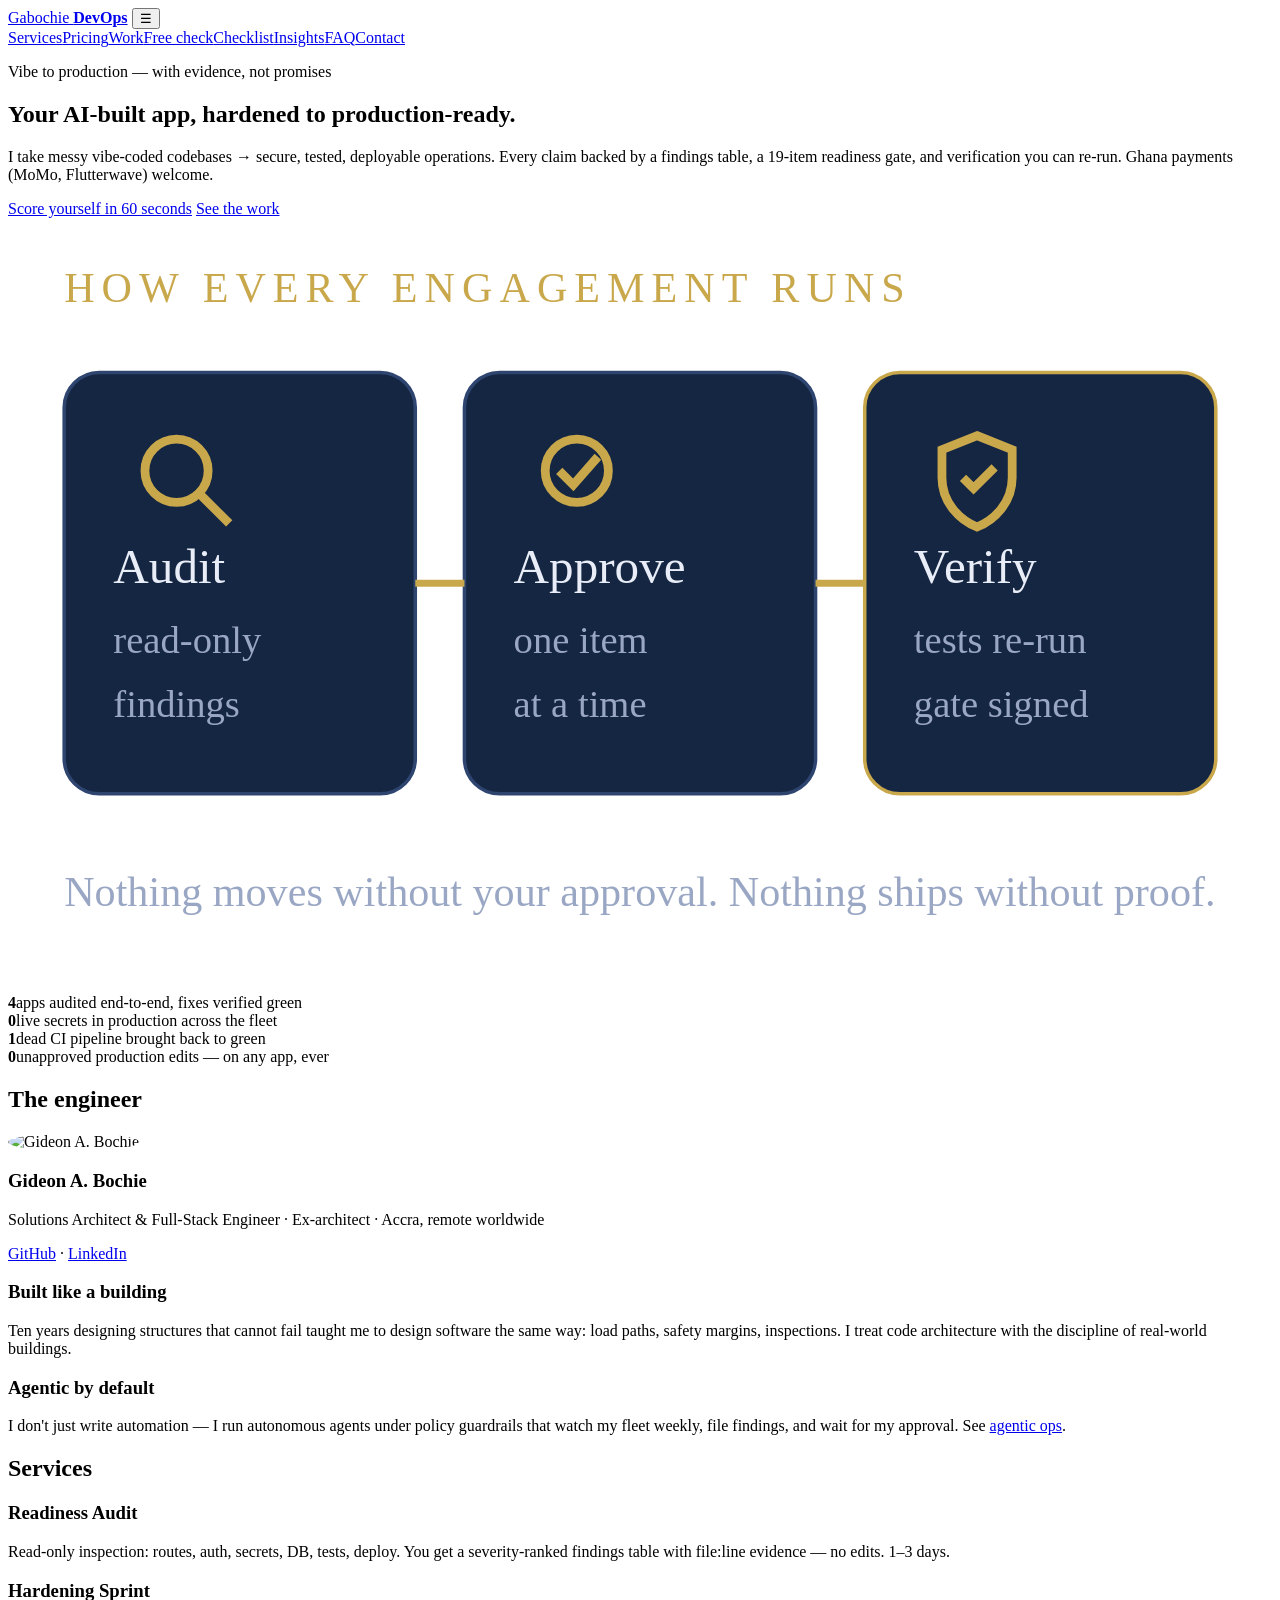
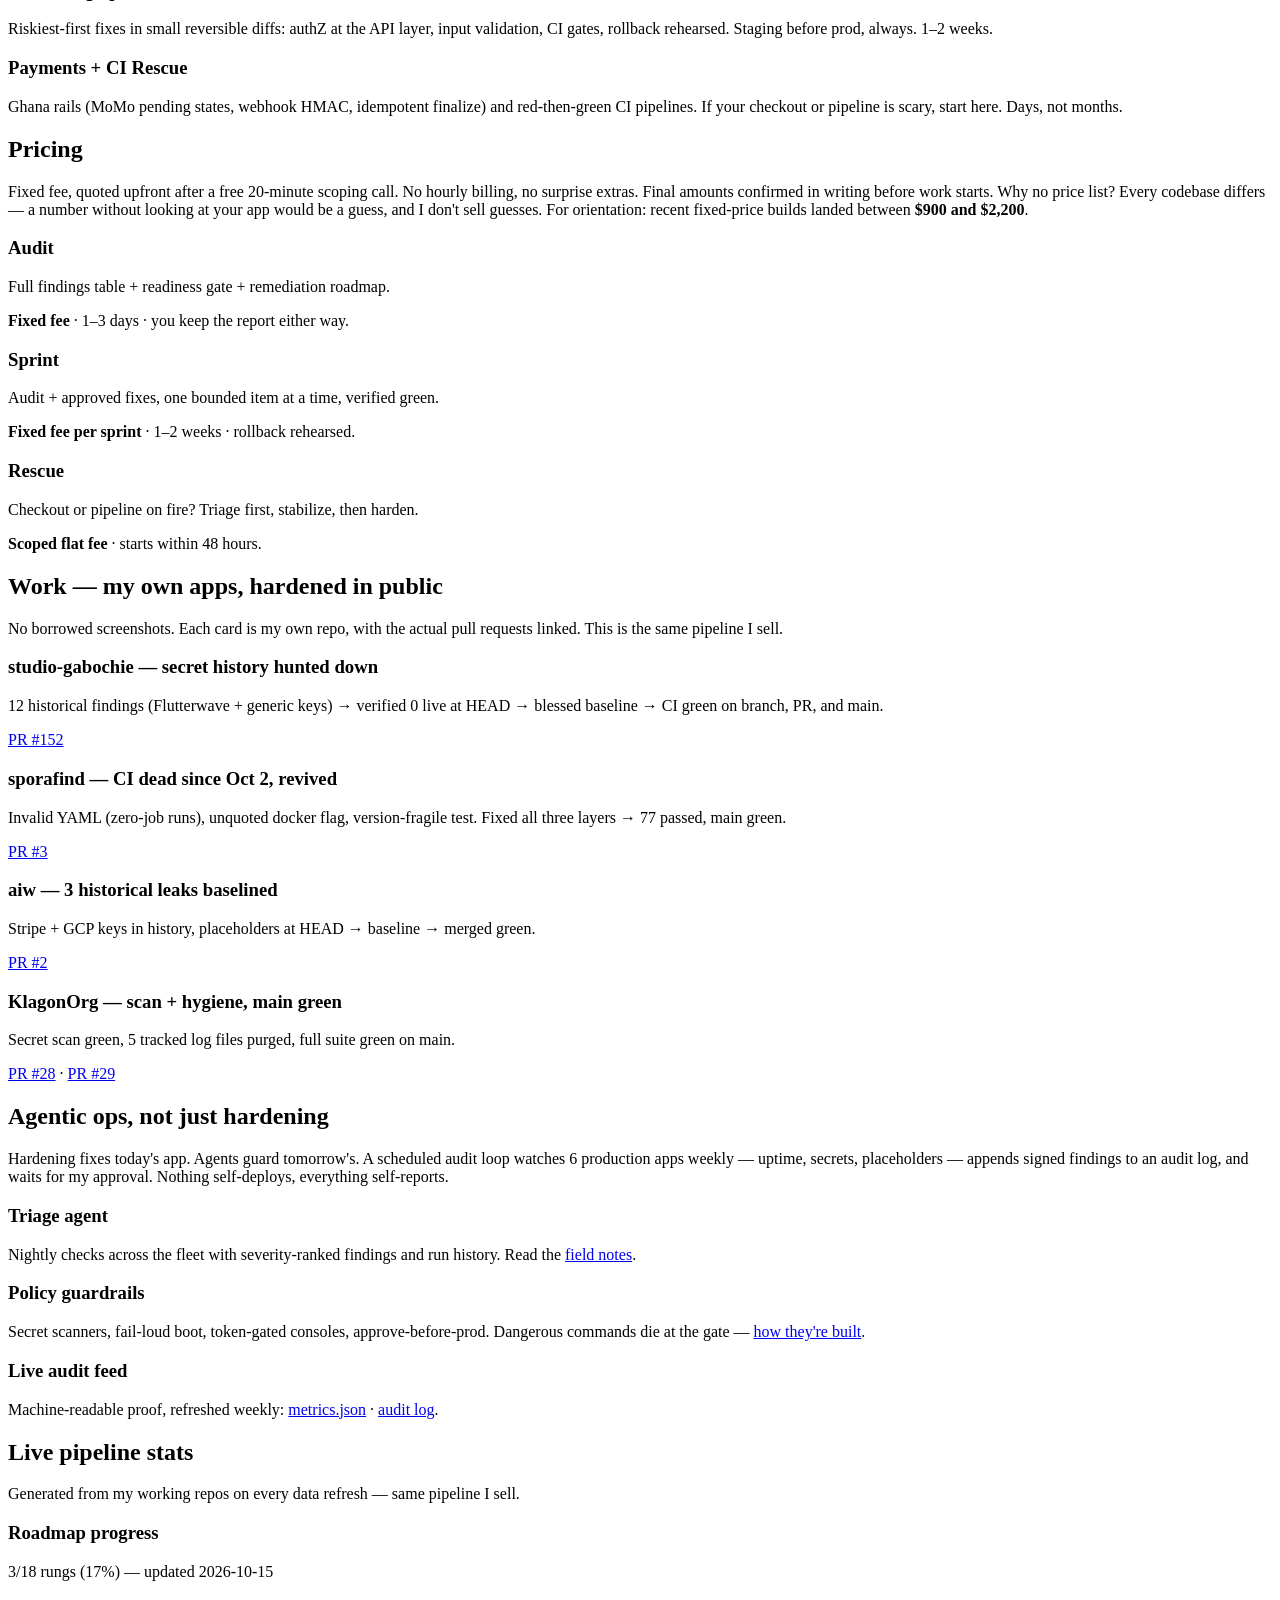
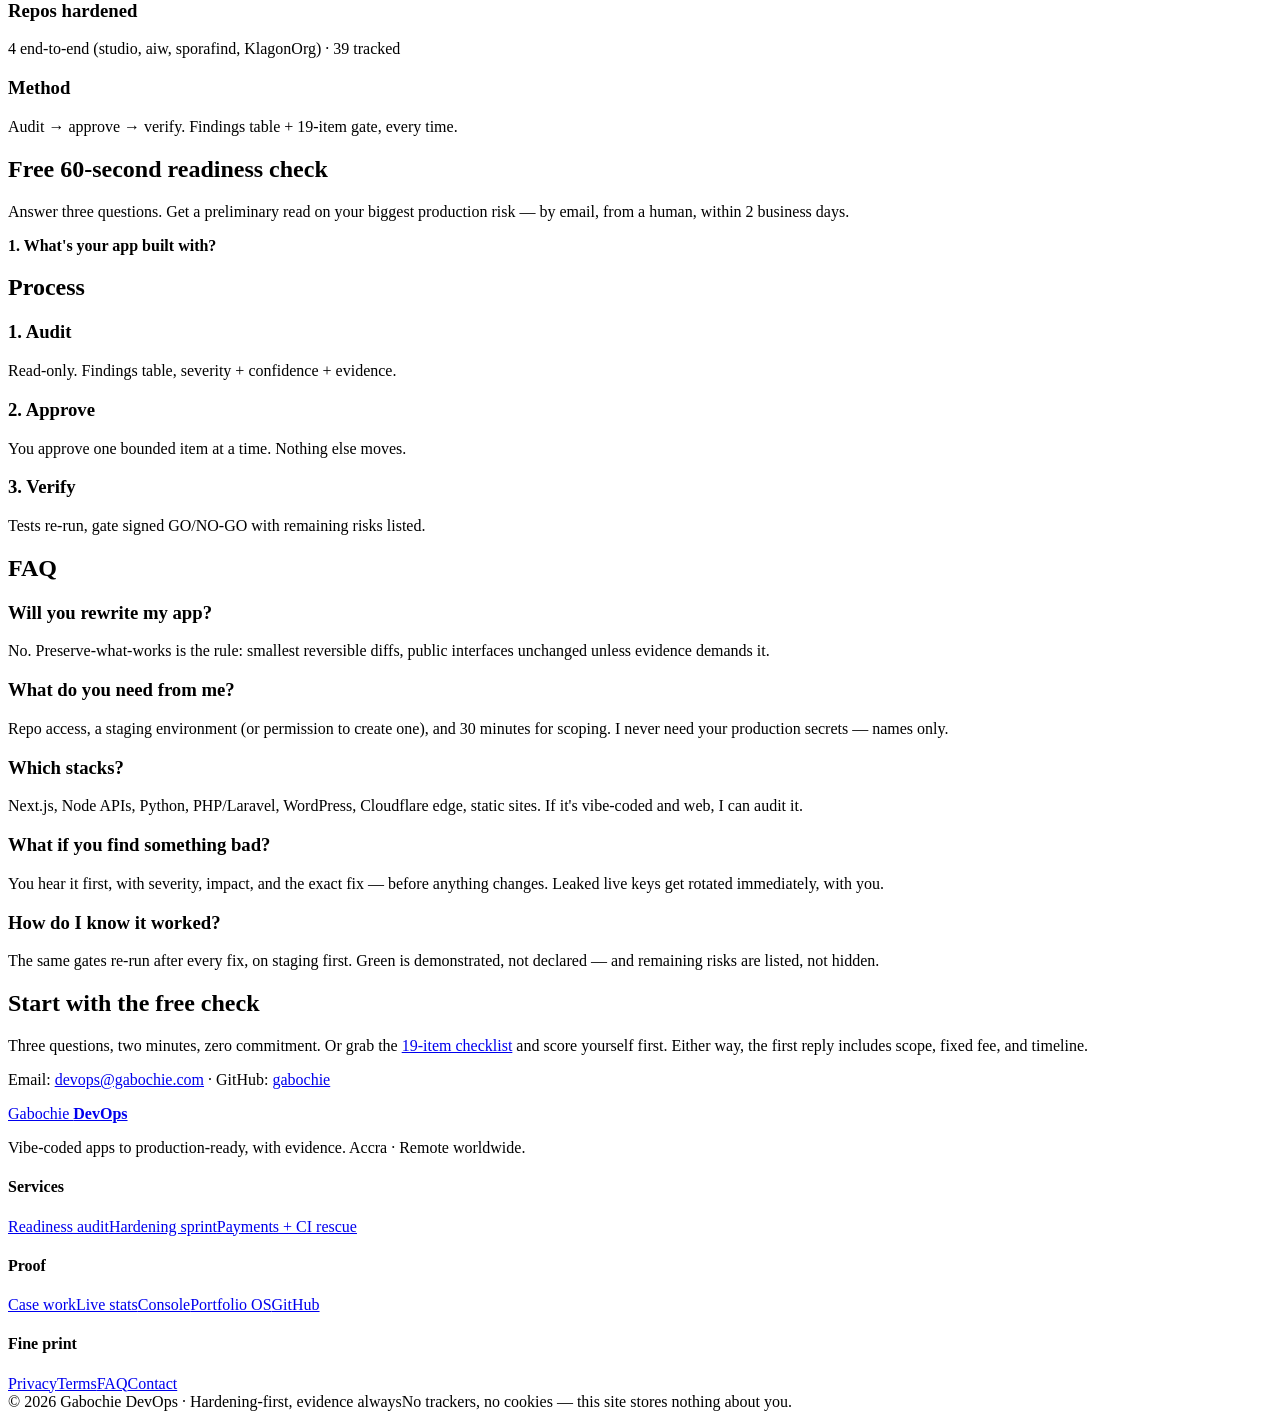
==== public/index.html @ 83663081 "feat(site): founder strip + agentic ops section + 2 insight posts + price anchors (audit fixes)" ====
<!doctype html>
<html lang="en">
<head>
<meta charset="utf-8">
<meta name="viewport" content="width=device-width,initial-scale=1">
<title>Gabochie DevOps — Vibe-coded apps to production-ready, with evidence</title>
<meta name="description" content="Production-hardening for vibe-coded apps: readiness audits, hardening sprints, Ghana payments review, CI rescue. Fixed quotes, evidence always.">
<meta property="og:type" content="website">
<meta property="og:site_name" content="Gabochie DevOps">
<meta property="og:title" content="Vibe-coded apps to production-ready, with evidence">
<meta property="og:description" content="Readiness audits, hardening sprints, Ghana payments review. Fixed quotes, findings table, verified green.">
<meta property="og:url" content="https://devops.gabochie.com/">
<meta property="og:image" content="https://devops.gabochie.com/og-card.png">
<meta name="twitter:card" content="summary_large_image">
<meta name="twitter:title" content="Vibe-coded apps to production-ready, with evidence">
<meta name="twitter:description" content="Readiness audits, hardening sprints, Ghana payments review. Fixed quotes, verified green.">
<meta name="twitter:image" content="https://devops.gabochie.com/og-card.png">
<script type="application/ld+json">
{"@context":"https://schema.org","@type":"ProfessionalService","name":"Gabochie DevOps","url":"https://devops.gabochie.com/","description":"Production-hardening for vibe-coded apps: audits, sprints, Ghana payments review, CI rescue.","areaServed":"Worldwide","email":"devops@gabochie.com"}
</script>
<link rel="manifest" href="/manifest.webmanifest">
<link rel="stylesheet" href="/styles.css">
<link rel="icon" type="image/svg+xml" href="/favicon.svg">
</head>
<body>
<header class="top"><div class="wrap">
<a class="brand" href="/">Gabochie <b>DevOps</b></a>
<button class="nav-toggle" aria-label="Menu" onclick="document.querySelector('header.top').classList.toggle('nav-open')">☰</button>
<nav class="main"><a href="#services">Services</a><a href="#pricing">Pricing</a><a href="#work">Work</a><a href="#assess">Free check</a><a href="/checklist/">Checklist</a><a href="/insights/">Insights</a><a href="#faq">FAQ</a><a href="#contact">Contact</a></nav>
</div></header>

<main class="wrap">
<section class="hero">
<div class="hero-grid">
<div>
<p class="kicker">Vibe to production — with evidence, not promises</p>
<h1>Your AI-built app, hardened to production-ready.</h1>
<p class="lead">I take messy vibe-coded codebases → secure, tested, deployable operations. Every claim backed by
a findings table, a 19-item readiness gate, and verification you can re-run. Ghana payments (MoMo, Flutterwave)
welcome.</p>
<a class="btn" href="/checklist/">Score yourself in 60 seconds</a>
<a class="btn ghost" href="#work">See the work</a>
</div>
<div>
<svg class="pipe" viewBox="0 0 360 220" role="img" aria-label="Audit, approve, verify pipeline">
<text x="16" y="24" fill="#C9A84C" font-size="12" letter-spacing="2">HOW EVERY ENGAGEMENT RUNS</text>
<g font-size="14" fill="#E8EDF7">
<rect x="16" y="44" width="100" height="120" rx="10" fill="#152642" stroke="#2E4570"/>
<g fill="none" stroke="#C9A84C" stroke-width="2.5"><circle cx="48" cy="72" r="9"/><line x1="55" y1="79" x2="63" y2="87"/></g><text x="30" y="104">Audit</text><text x="30" y="124" font-size="11" fill="#9AA7C4">read-only</text><text x="30" y="142" font-size="11" fill="#9AA7C4">findings</text>
<rect x="130" y="44" width="100" height="120" rx="10" fill="#152642" stroke="#2E4570"/>
<g fill="none" stroke="#C9A84C" stroke-width="2.5"><circle cx="162" cy="72" r="9"/><path d="M157 72 l4 4 l7 -8"/></g><text x="144" y="104">Approve</text><text x="144" y="124" font-size="11" fill="#9AA7C4">one item</text><text x="144" y="142" font-size="11" fill="#9AA7C4">at a time</text>
<rect x="244" y="44" width="100" height="120" rx="10" fill="#152642" stroke="#C9A84C"/>
<g fill="none" stroke="#C9A84C" stroke-width="2.5"><path d="M276 62 l10 4 v8 c0 7 -5 12 -10 14 c-5 -2 -10 -7 -10 -14 v-8 z"/><path d="M272 74 l3 3 l6 -6"/></g><text x="258" y="104">Verify</text><text x="258" y="124" font-size="11" fill="#9AA7C4">tests re-run</text><text x="258" y="142" font-size="11" fill="#9AA7C4">gate signed</text>
</g>
<g stroke="#C9A84C" stroke-width="2"><line x1="116" y1="104" x2="130" y2="104"/><line x1="230" y1="104" x2="244" y2="104"/></g>
<text x="16" y="196" font-size="12" fill="#9AA7C4">Nothing moves without your approval. Nothing ships without proof.</text>
</svg>
</div>
</div>
<div class="stats">
<div class="stat"><b>4</b><span>apps audited end-to-end, fixes verified green</span></div>
<div class="stat"><b>0</b><span>live secrets in production across the fleet</span></div>
<div class="stat"><b>1</b><span>dead CI pipeline brought back to green</span></div>
<div class="stat"><b>0</b><span>unapproved production edits — on any app, ever</span></div>
</div>
</section>

<section id="founder">
<h2>The engineer</h2>
<div class="grid c3">
<div class="card featured"><p><img src="/icons/founder.png" alt="Gideon A. Bochie" width="120" height="120" style="border-radius:50%;object-fit:cover"></p><h3>Gideon A. Bochie</h3><p class="mut">Solutions Architect &amp; Full-Stack Engineer · Ex-architect · Accra, remote worldwide</p><p><a href="https://github.com/gabochie">GitHub</a> · <a href="https://www.linkedin.com/in/gabochie">LinkedIn</a></p></div>
<div class="card"><h3>Built like a building</h3><p class="mut">Ten years designing structures that cannot fail taught me to design software the same way: load paths, safety margins, inspections. I treat code architecture with the discipline of real-world buildings.</p></div>
<div class="card"><h3>Agentic by default</h3><p class="mut">I don't just write automation — I run autonomous agents under policy guardrails that watch my fleet weekly, file findings, and wait for my approval. See <a href="#agents">agentic ops</a>.</p></div>
</div>
</section>

<section id="services">
<h2>Services</h2>
<div class="grid c3">
<div class="card"><h3>Readiness Audit</h3><p class="mut">Read-only inspection: routes, auth, secrets, DB, tests, deploy. You get a severity-ranked findings table with file:line evidence — no edits. 1–3 days.</p></div>
<div class="card"><h3>Hardening Sprint</h3><p class="mut">Riskiest-first fixes in small reversible diffs: authZ at the API layer, input validation, CI gates, rollback rehearsed. Staging before prod, always. 1–2 weeks.</p></div>
<div class="card"><h3>Payments + CI Rescue</h3><p class="mut">Ghana rails (MoMo pending states, webhook HMAC, idempotent finalize) and red-then-green CI pipelines. If your checkout or pipeline is scary, start here. Days, not months.</p></div>
</div>
</section>

<section id="pricing">
<h2>Pricing</h2>
<p class="mut">Fixed fee, quoted upfront after a free 20-minute scoping call. No hourly billing, no surprise extras. Final amounts confirmed in writing before work starts. Why no price list? Every codebase differs — a number without looking at your app would be a guess, and I don't sell guesses. For orientation: recent fixed-price builds landed between <strong>$900 and $2,200</strong>.</p>
<div class="grid c3">
<div class="card"><h3>Audit</h3><p class="mut">Full findings table + readiness gate + remediation roadmap.</p><p><strong>Fixed fee</strong> · 1–3 days · you keep the report either way.</p></div>
<div class="card featured"><h3>Sprint</h3><p class="mut">Audit + approved fixes, one bounded item at a time, verified green.</p><p><strong>Fixed fee per sprint</strong> · 1–2 weeks · rollback rehearsed.</p></div>
<div class="card"><h3>Rescue</h3><p class="mut">Checkout or pipeline on fire? Triage first, stabilize, then harden.</p><p><strong>Scoped flat fee</strong> · starts within 48 hours.</p></div>
</div>
</section>

<section id="work">
<h2>Work — my own apps, hardened in public</h2>
<p class="mut">No borrowed screenshots. Each card is my own repo, with the actual pull requests linked. This is the same pipeline I sell.</p>
<div class="grid c3">
<div class="card"><h3>studio-gabochie — secret history hunted down</h3><p class="mut">12 historical findings (Flutterwave + generic keys) → verified 0 live at HEAD → blessed baseline → CI green on branch, PR, and main.</p><p><a href="https://github.com/gabochie/studio-gabochie/pull/152">PR #152</a></p></div>
<div class="card"><h3>sporafind — CI dead since Oct 2, revived</h3><p class="mut">Invalid YAML (zero-job runs), unquoted docker flag, version-fragile test. Fixed all three layers → 77 passed, main green.</p><p><a href="https://github.com/gabochie/sporafind/pull/3">PR #3</a></p></div>
<div class="card"><h3>aiw — 3 historical leaks baselined</h3><p class="mut">Stripe + GCP keys in history, placeholders at HEAD → baseline → merged green.</p><p><a href="https://github.com/gabochie/aiw/pull/2">PR #2</a></p></div>
<div class="card"><h3>KlagonOrg — scan + hygiene, main green</h3><p class="mut">Secret scan green, 5 tracked log files purged, full suite green on main.</p><p><a href="https://github.com/gabochie/KlagonOrg/pull/28">PR #28</a> · <a href="https://github.com/gabochie/KlagonOrg/pull/29">PR #29</a></p></div>
</div>
</section>

<section id="agents">
<h2>Agentic ops, not just hardening</h2>
<p class="mut">Hardening fixes today's app. Agents guard tomorrow's. A scheduled audit loop watches 6 production apps weekly — uptime, secrets, placeholders — appends signed findings to an audit log, and waits for my approval. Nothing self-deploys, everything self-reports.</p>
<div class="grid c3">
<div class="card"><h3>Triage agent</h3><p class="mut">Nightly checks across the fleet with severity-ranked findings and run history. Read the <a href="/insights/triage-agent/">field notes</a>.</p></div>
<div class="card"><h3>Policy guardrails</h3><p class="mut">Secret scanners, fail-loud boot, token-gated consoles, approve-before-prod. Dangerous commands die at the gate — <a href="/insights/policy-guardrails/">how they're built</a>.</p></div>
<div class="card"><h3>Live audit feed</h3><p class="mut">Machine-readable proof, refreshed weekly: <a href="https://github.com/gabochie/devops-gabochie/blob/master/data/metrics.json">metrics.json</a> · <a href="https://github.com/gabochie/devops-gabochie/blob/master/data/audit-log.jsonl">audit log</a>.</p></div>
</div>
</section>

<section id="proof">
<h2>Live pipeline stats</h2>
<p class="mut">Generated from my working repos on every data refresh — same pipeline I sell.</p>
<div id="proof-strip" class="grid c3">
<div class="card"><h3>Roadmap progress</h3><p class="mut">3/18 rungs (17%) — updated 2026-10-15</p><div class="bar"><i style="width:17%"></i></div></div>
<div class="card"><h3>Repos hardened</h3><p class="mut">4 end-to-end (studio, aiw, sporafind, KlagonOrg) · 39 tracked</p></div>
<div class="card"><h3>Method</h3><p class="mut">Audit → approve → verify. Findings table + 19-item gate, every time.</p></div>
</div>
</section>

<section id="assess">
<h2>Free 60-second readiness check</h2>
<p class="sub">Answer three questions. Get a preliminary read on your biggest production risk — by email, from a human, within 2 business days.</p>
<div class="card">
<div id="quiz">
<div class="qstep" data-step="1">
<p><strong>1. What's your app built with?</strong></p>
<p id="stack-opts"></p>
</div>
<div class="qstep" data-step="2" hidden>
<p><strong>2. What scares you most right now?</strong></p>
<p id="pain-opts"></p>
</div>
<div class="qstep" data-step="3" hidden>
<p><strong>3. Where should I send your preliminary read?</strong></p>
<p><label for="lead-url">Your app's URL (optional)</label><br><input id="lead-url" type="url" inputmode="url" placeholder="https://your-app.com" maxlength="200" style="width:100%;max-width:28rem;padding:.6rem;border-radius:.5rem;border:1px solid var(--line2);background:#0B1426;color:var(--ink)"></p>
<p><label for="lead-email">Where should I send your preliminary read?</label><br><input id="lead-email" type="email" required placeholder="you@company.com" maxlength="254" style="width:100%;max-width:28rem;padding:.6rem;border-radius:.5rem;border:1px solid var(--line2);background:#0B1426;color:var(--ink)"></p>
<p class="mut" style="font-size:.85rem"><input id="lead-consent" type="checkbox"> <label for="lead-consent">I agree to be emailed my assessment and one follow-up. No list, no spam — delete on request.</label></p>
<p style="position:absolute;left:-9999px" aria-hidden="true"><input id="lead-website" type="text" tabindex="-1" autocomplete="off"></p>
<p><button class="btn" id="lead-submit">Get my preliminary read</button> <button class="btn ghost" id="lead-back" type="button">Back</button></p>
<p id="lead-msg" class="mut" role="status"></p>
</div>
<div id="quiz-done" hidden>
<h3>Received.</h3>
<p class="mut">Your preliminary read is on its way to your inbox. If it doesn't arrive within 2 business days, email <a href="mailto:devops@gabochie.com">devops@gabochie.com</a> directly.</p>
</div>
</div>
</div>
</section>

<section id="process">
<h2>Process</h2>
<div class="grid c3">
<div class="card"><h3>1. Audit</h3><p class="mut">Read-only. Findings table, severity + confidence + evidence.</p></div>
<div class="card"><h3>2. Approve</h3><p class="mut">You approve one bounded item at a time. Nothing else moves.</p></div>
<div class="card"><h3>3. Verify</h3><p class="mut">Tests re-run, gate signed GO/NO-GO with remaining risks listed.</p></div>
</div>
</section>

<section id="faq">
<h2>FAQ</h2>
<div class="grid">
<div class="card"><h3>Will you rewrite my app?</h3><p class="mut">No. Preserve-what-works is the rule: smallest reversible diffs, public interfaces unchanged unless evidence demands it.</p></div>
<div class="card"><h3>What do you need from me?</h3><p class="mut">Repo access, a staging environment (or permission to create one), and 30 minutes for scoping. I never need your production secrets — names only.</p></div>
<div class="card"><h3>Which stacks?</h3><p class="mut">Next.js, Node APIs, Python, PHP/Laravel, WordPress, Cloudflare edge, static sites. If it's vibe-coded and web, I can audit it.</p></div>
<div class="card"><h3>What if you find something bad?</h3><p class="mut">You hear it first, with severity, impact, and the exact fix — before anything changes. Leaked live keys get rotated immediately, with you.</p></div>
<div class="card"><h3>How do I know it worked?</h3><p class="mut">The same gates re-run after every fix, on staging first. Green is demonstrated, not declared — and remaining risks are listed, not hidden.</p></div>
</div>
</section>

<section id="contact">
<h2>Start with the free check</h2>
<div class="card"><p class="mut">Three questions, two minutes, zero commitment. Or grab the <a href="/checklist/">19-item checklist</a> and score yourself first. Either way, the first reply includes scope, fixed fee, and timeline.</p>
<p>Email: <a href="mailto:devops@gabochie.com">devops@gabochie.com</a> · GitHub: <a href="https://github.com/gabochie">gabochie</a></p></div>
</section>
</main>

<footer class="site"><div class="wrap">
<div class="cols">
<div><a class="brand" href="/">Gabochie <b>DevOps</b></a><p>Vibe-coded apps to production-ready, with evidence. Accra · Remote worldwide.</p></div>
<div><h4>Services</h4><nav><a href="#services">Readiness audit</a><a href="#services">Hardening sprint</a><a href="#services">Payments + CI rescue</a></nav></div>
<div><h4>Proof</h4><nav><a href="#work">Case work</a><a href="#proof">Live stats</a><a href="/app/">Console</a><a href="/os/">Portfolio OS</a><a href="https://github.com/gabochie">GitHub</a></nav></div>
<div><h4>Fine print</h4><nav><a href="/legal/privacy.html">Privacy</a><a href="/legal/terms.html">Terms</a><a href="#faq">FAQ</a><a href="#contact">Contact</a></nav></div>
</div>
<div class="fine"><span>© 2026 Gabochie DevOps · Hardening-first, evidence always</span><span>No trackers, no cookies — this site stores nothing about you.</span></div>
</div></footer>
<script src="/lead.js"></script>
<script>
fetch("/data/summary.json").then((r) => r.json()).then((d) => {
  const el = document.getElementById("proof-strip");
  el.innerHTML = "";
  const cards = [
    ["Roadmap progress", `${d.roadmap.done}/${d.roadmap.total} rungs (${d.roadmap.pct}%)`, d.roadmap.pct],
    ["Repos scanned", `${d.repos.count} tracked`, null],
    ["Report", `updated ${d.generated.slice(0, 10)}`, null],
  ];
  for (const [t, s, pct] of cards) {
    const div = document.createElement("div");
    div.className = "card";
    div.innerHTML = `<h3>${t}</h3><p class="mut">${s}</p>` + (pct === null ? "" : `<div class="bar"><i style="width:${pct}%"></i></div>`);
    el.appendChild(div);
  }
}).catch(() => {});
if ("serviceWorker" in navigator) navigator.serviceWorker.register("/sw.js").catch(() => {});
</script>
</body>
</html>
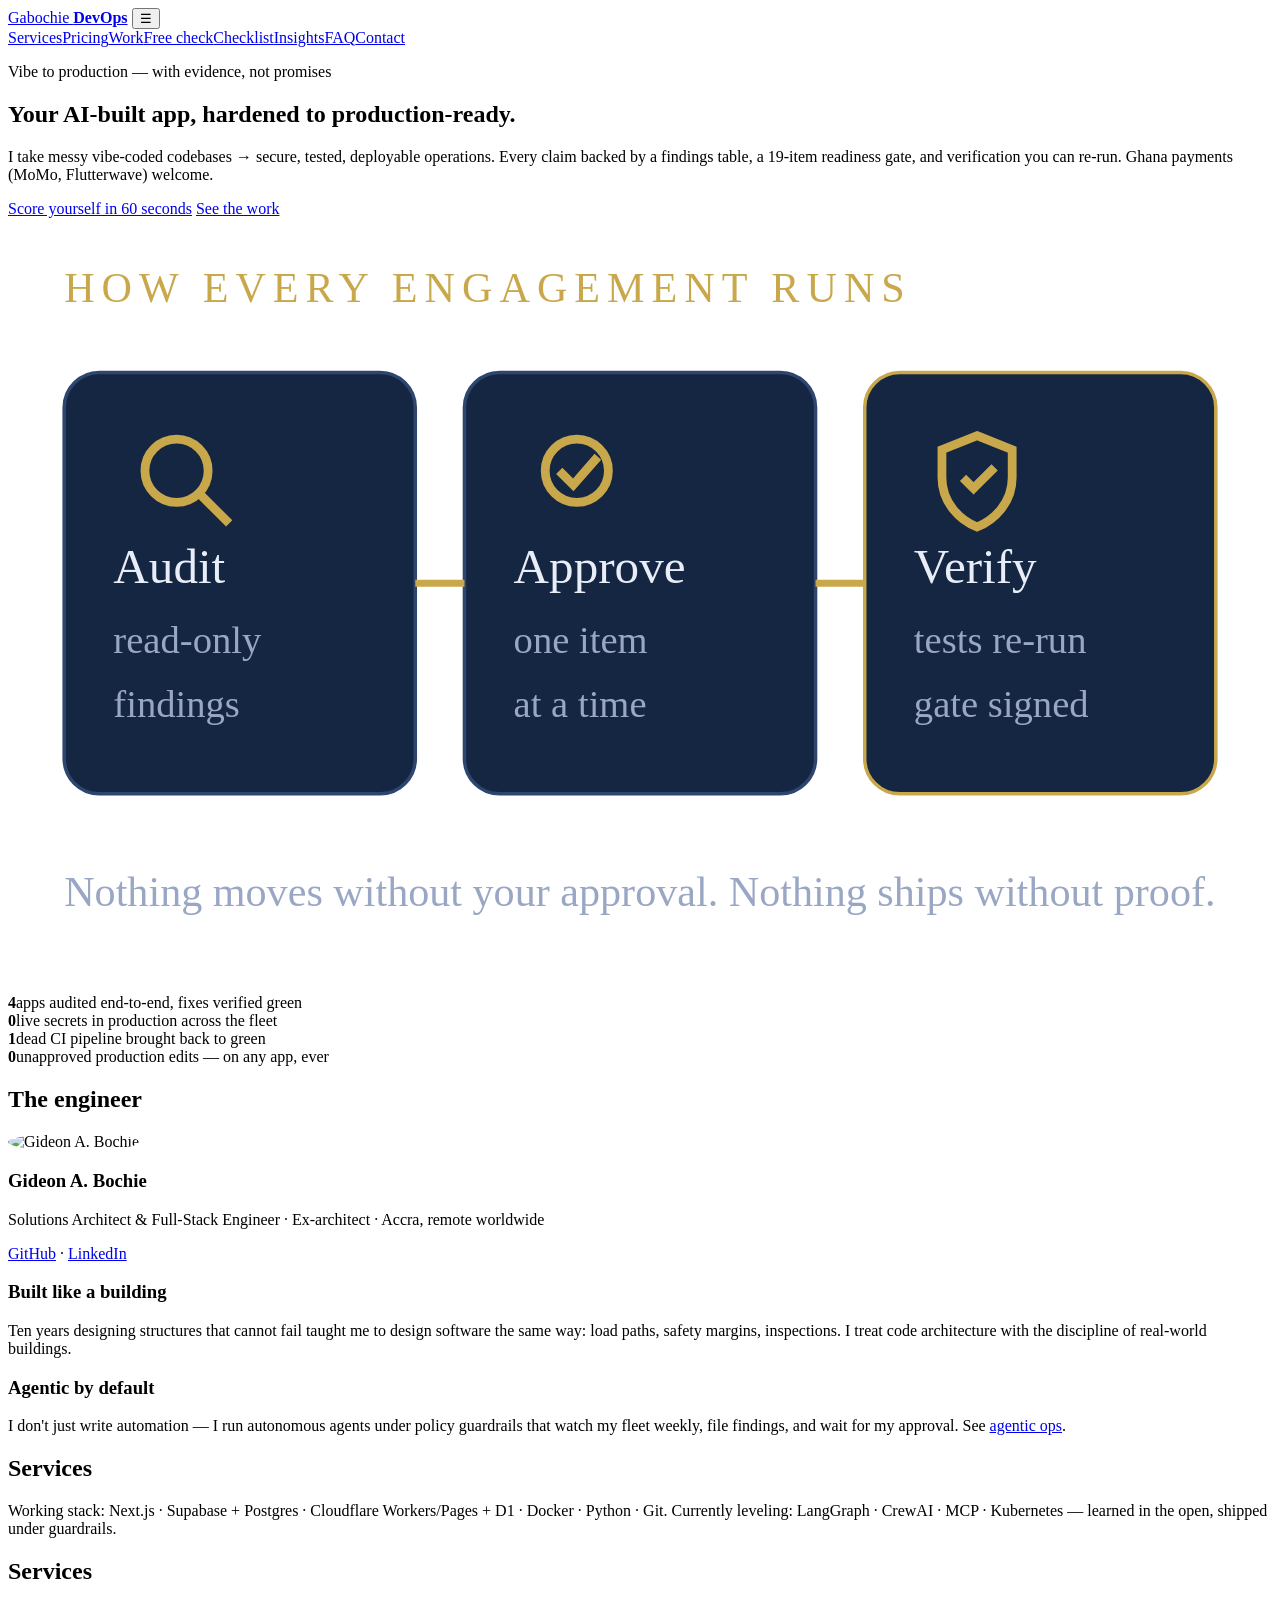
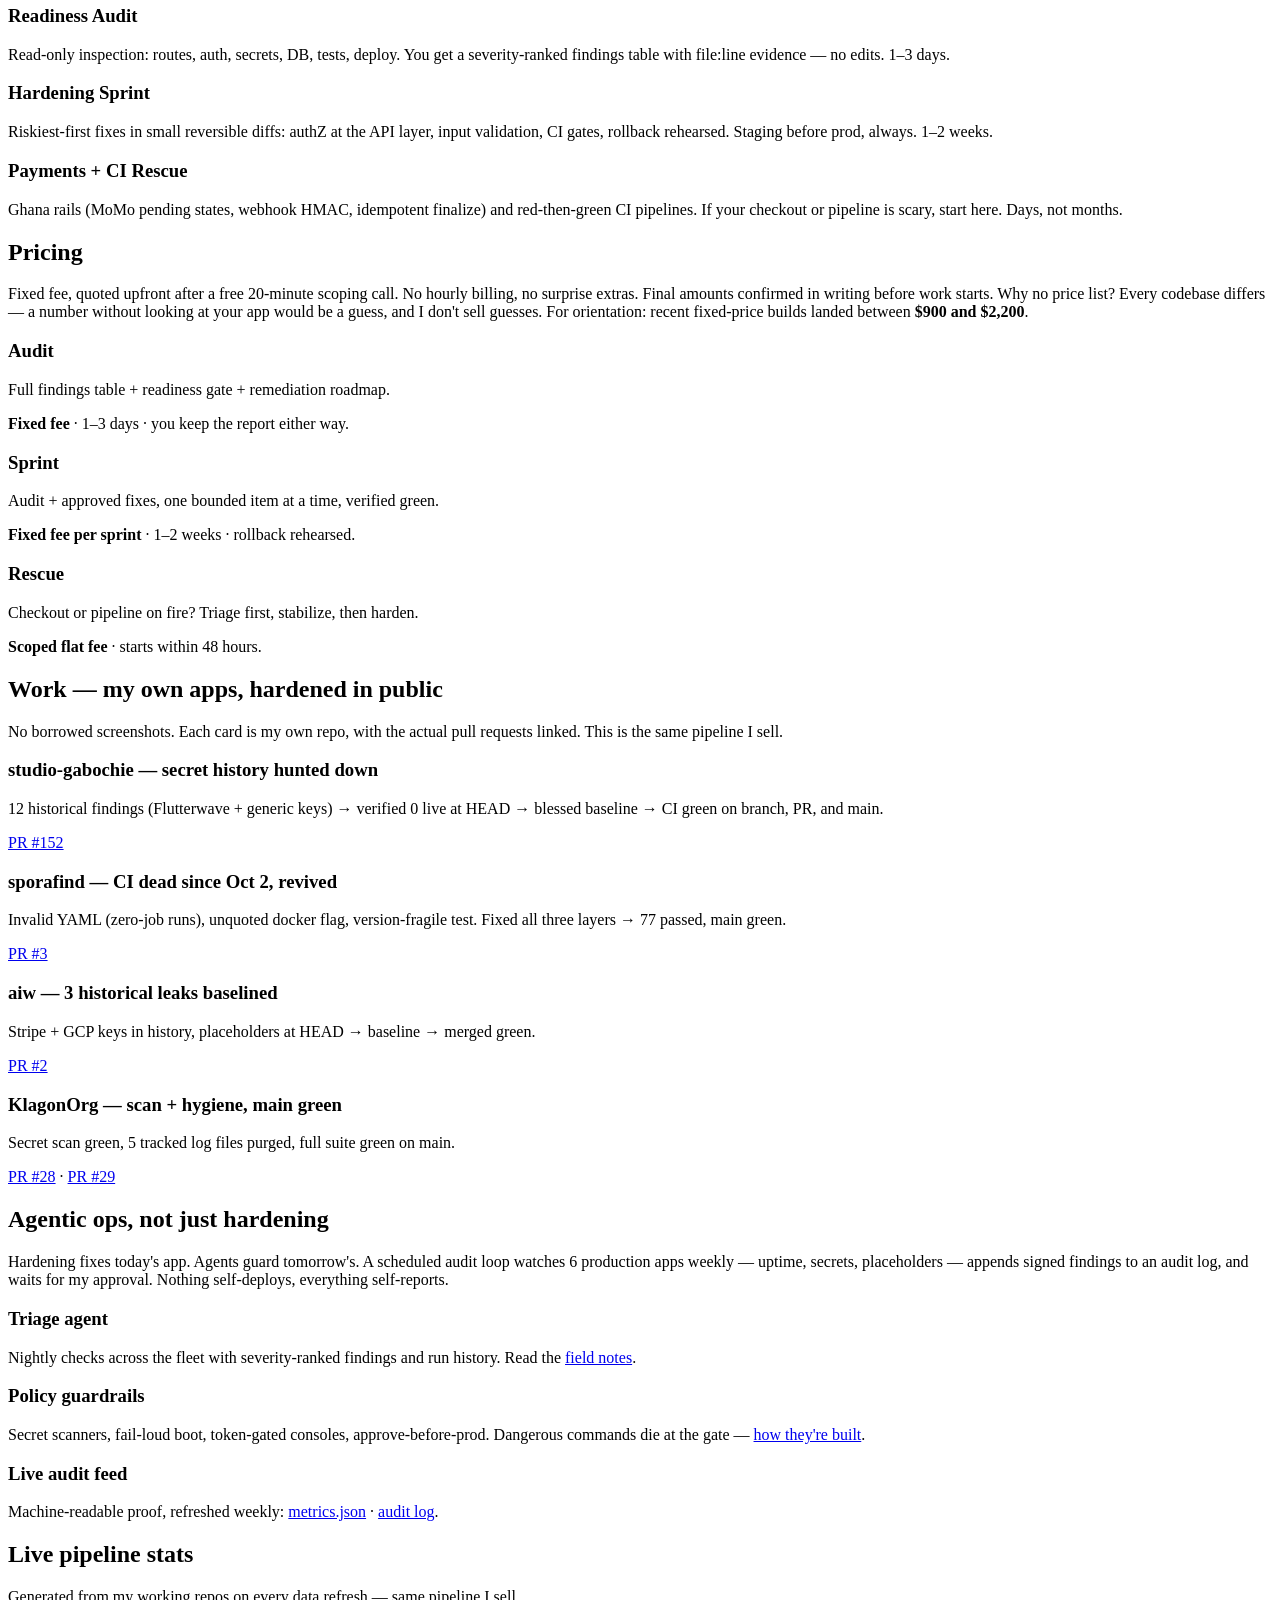
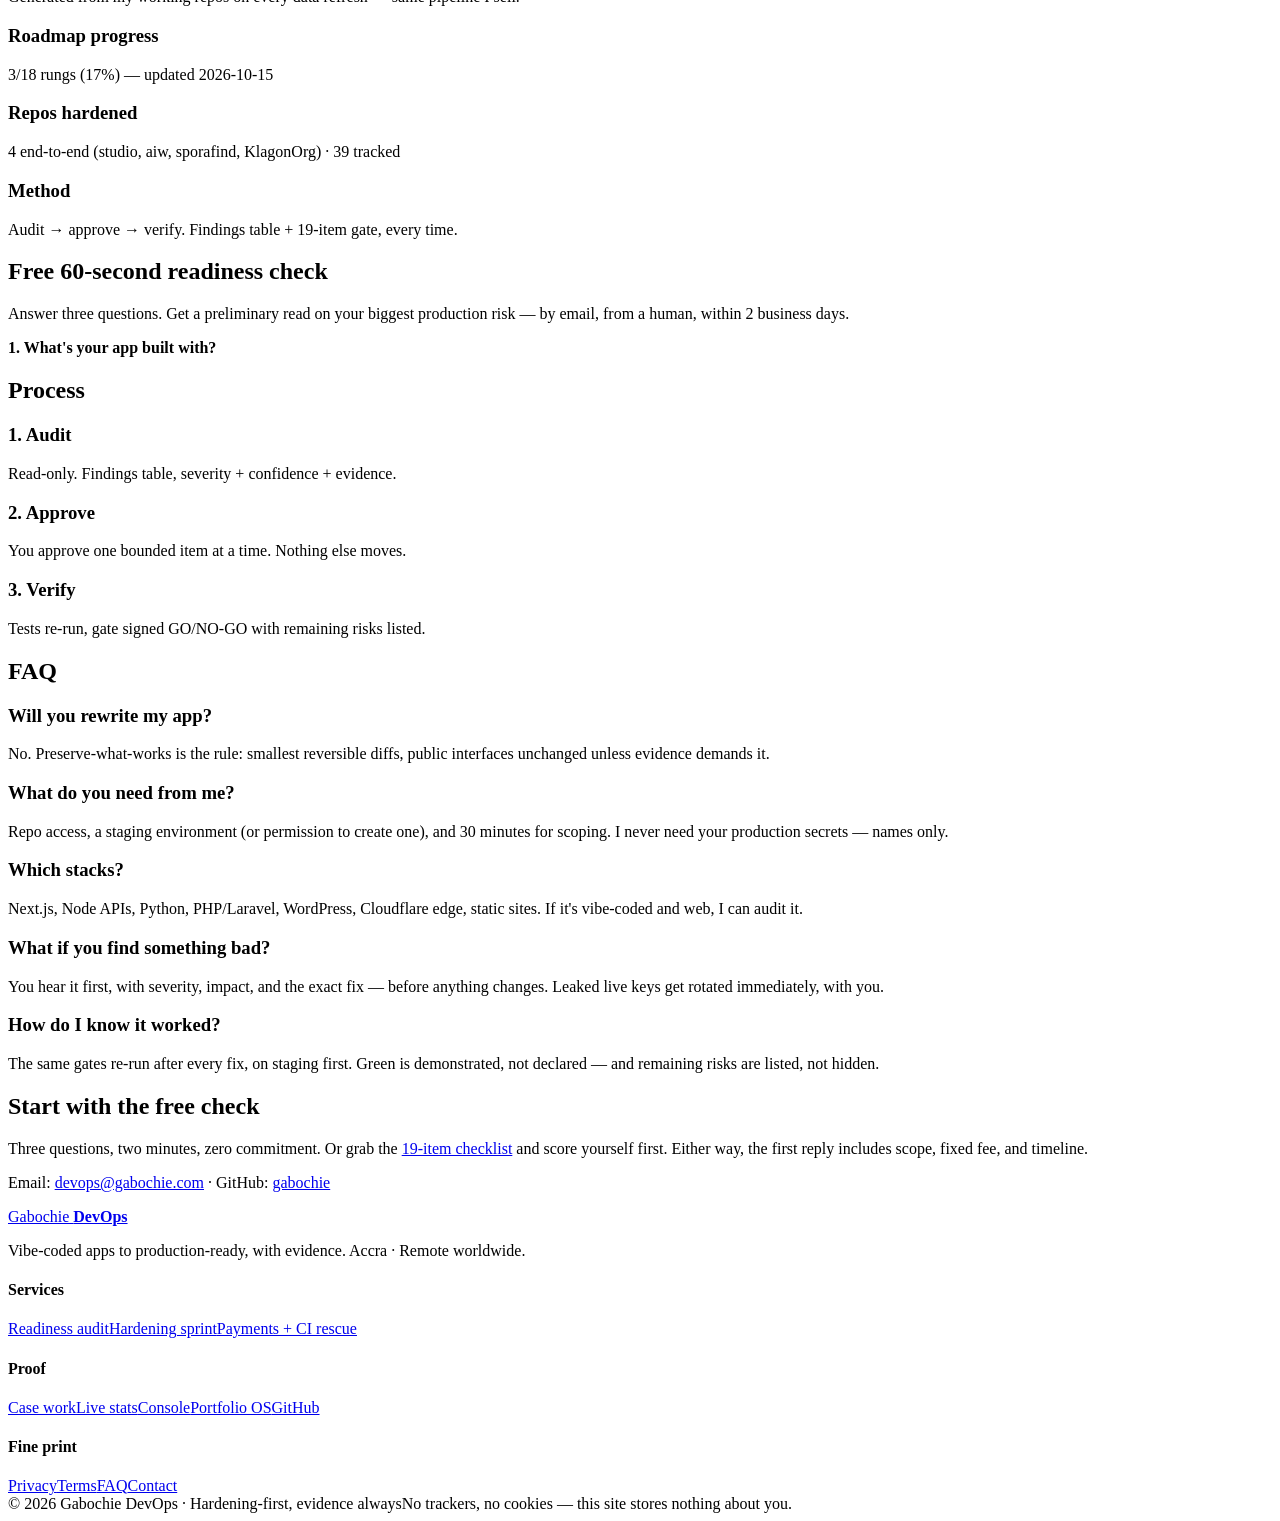
==== commit c96a9432: "feat(site): honest stack strip (working vs leveling)" ====
--- a/public/index.html
+++ b/public/index.html
@@ -76,6 +76,8 @@
 
 <section id="services">
 <h2>Services</h2>
+<p class="mut">Working stack: Next.js · Supabase + Postgres · Cloudflare Workers/Pages + D1 · Docker · Python · Git. Currently leveling: LangGraph · CrewAI · MCP · Kubernetes — learned in the open, shipped under guardrails.</p>
+<h2>Services</h2>
 <div class="grid c3">
 <div class="card"><h3>Readiness Audit</h3><p class="mut">Read-only inspection: routes, auth, secrets, DB, tests, deploy. You get a severity-ranked findings table with file:line evidence — no edits. 1–3 days.</p></div>
 <div class="card"><h3>Hardening Sprint</h3><p class="mut">Riskiest-first fixes in small reversible diffs: authZ at the API layer, input validation, CI gates, rollback rehearsed. Staging before prod, always. 1–2 weeks.</p></div>
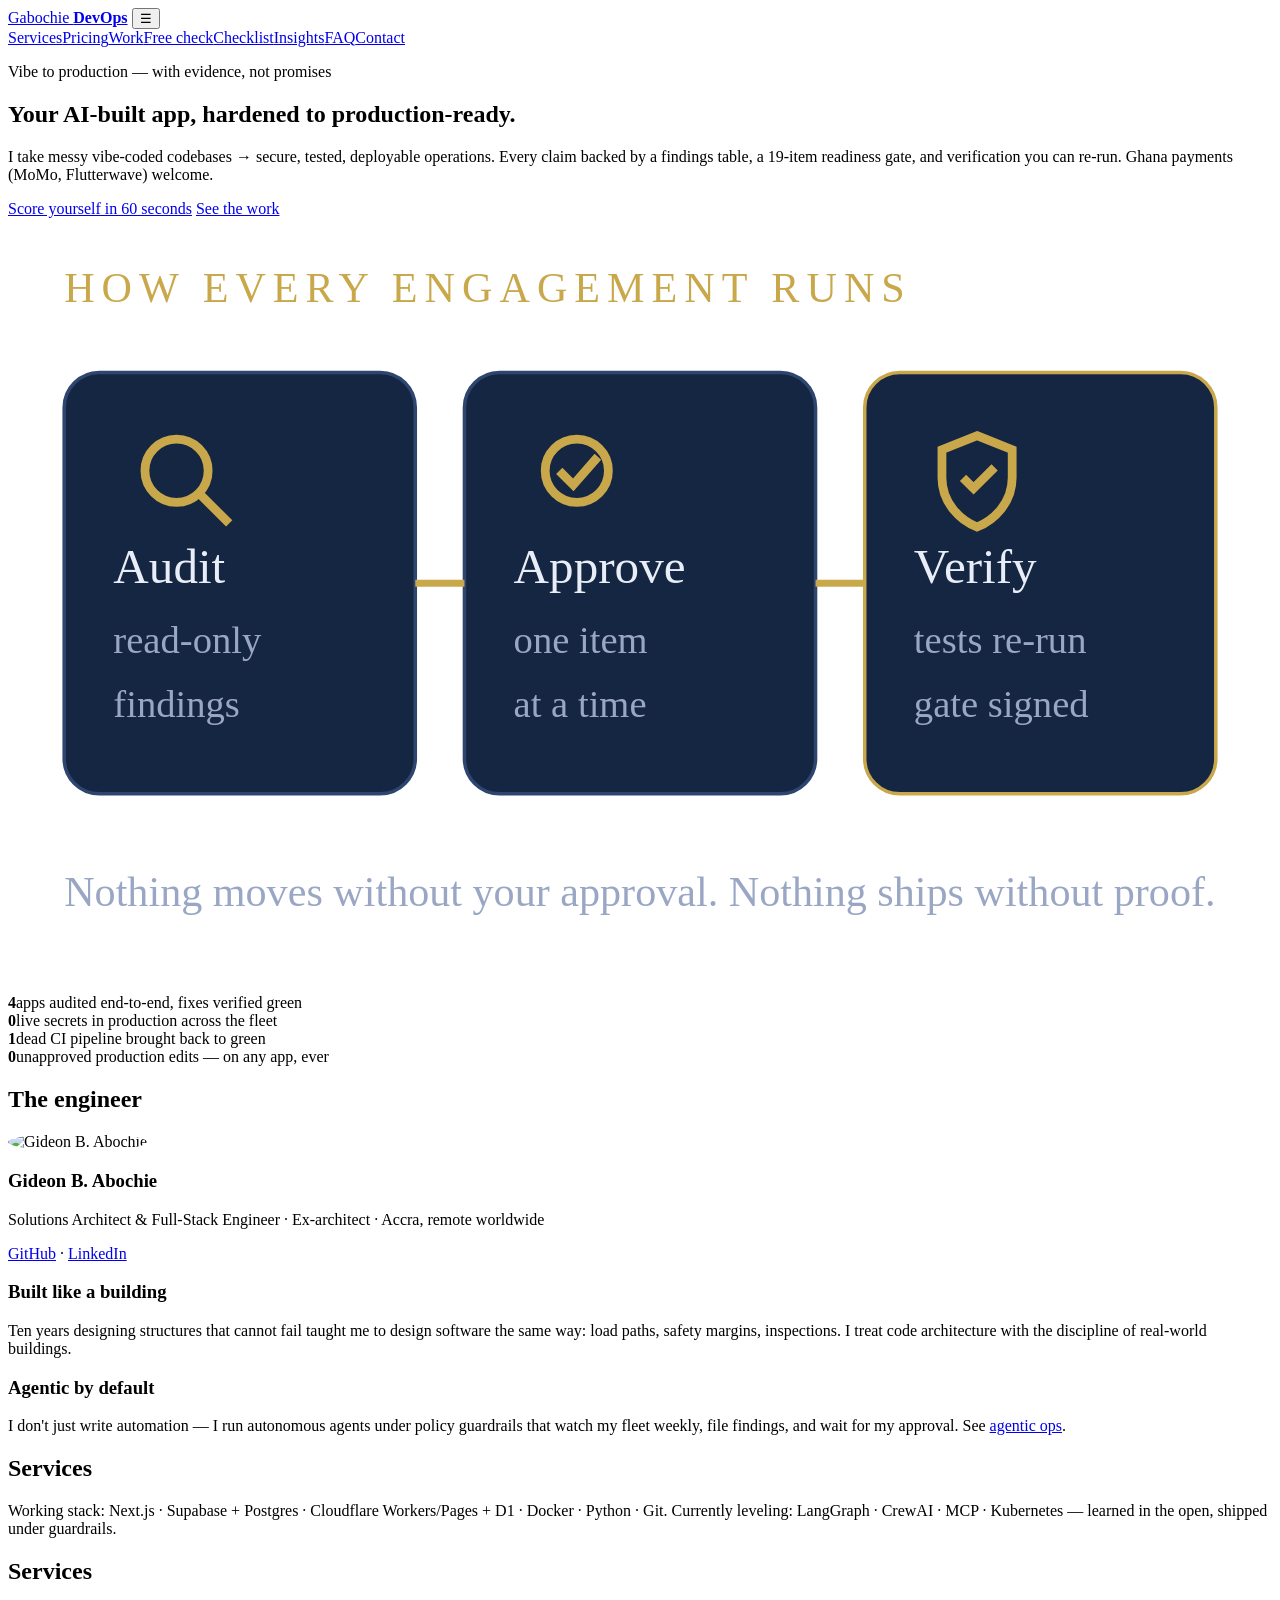
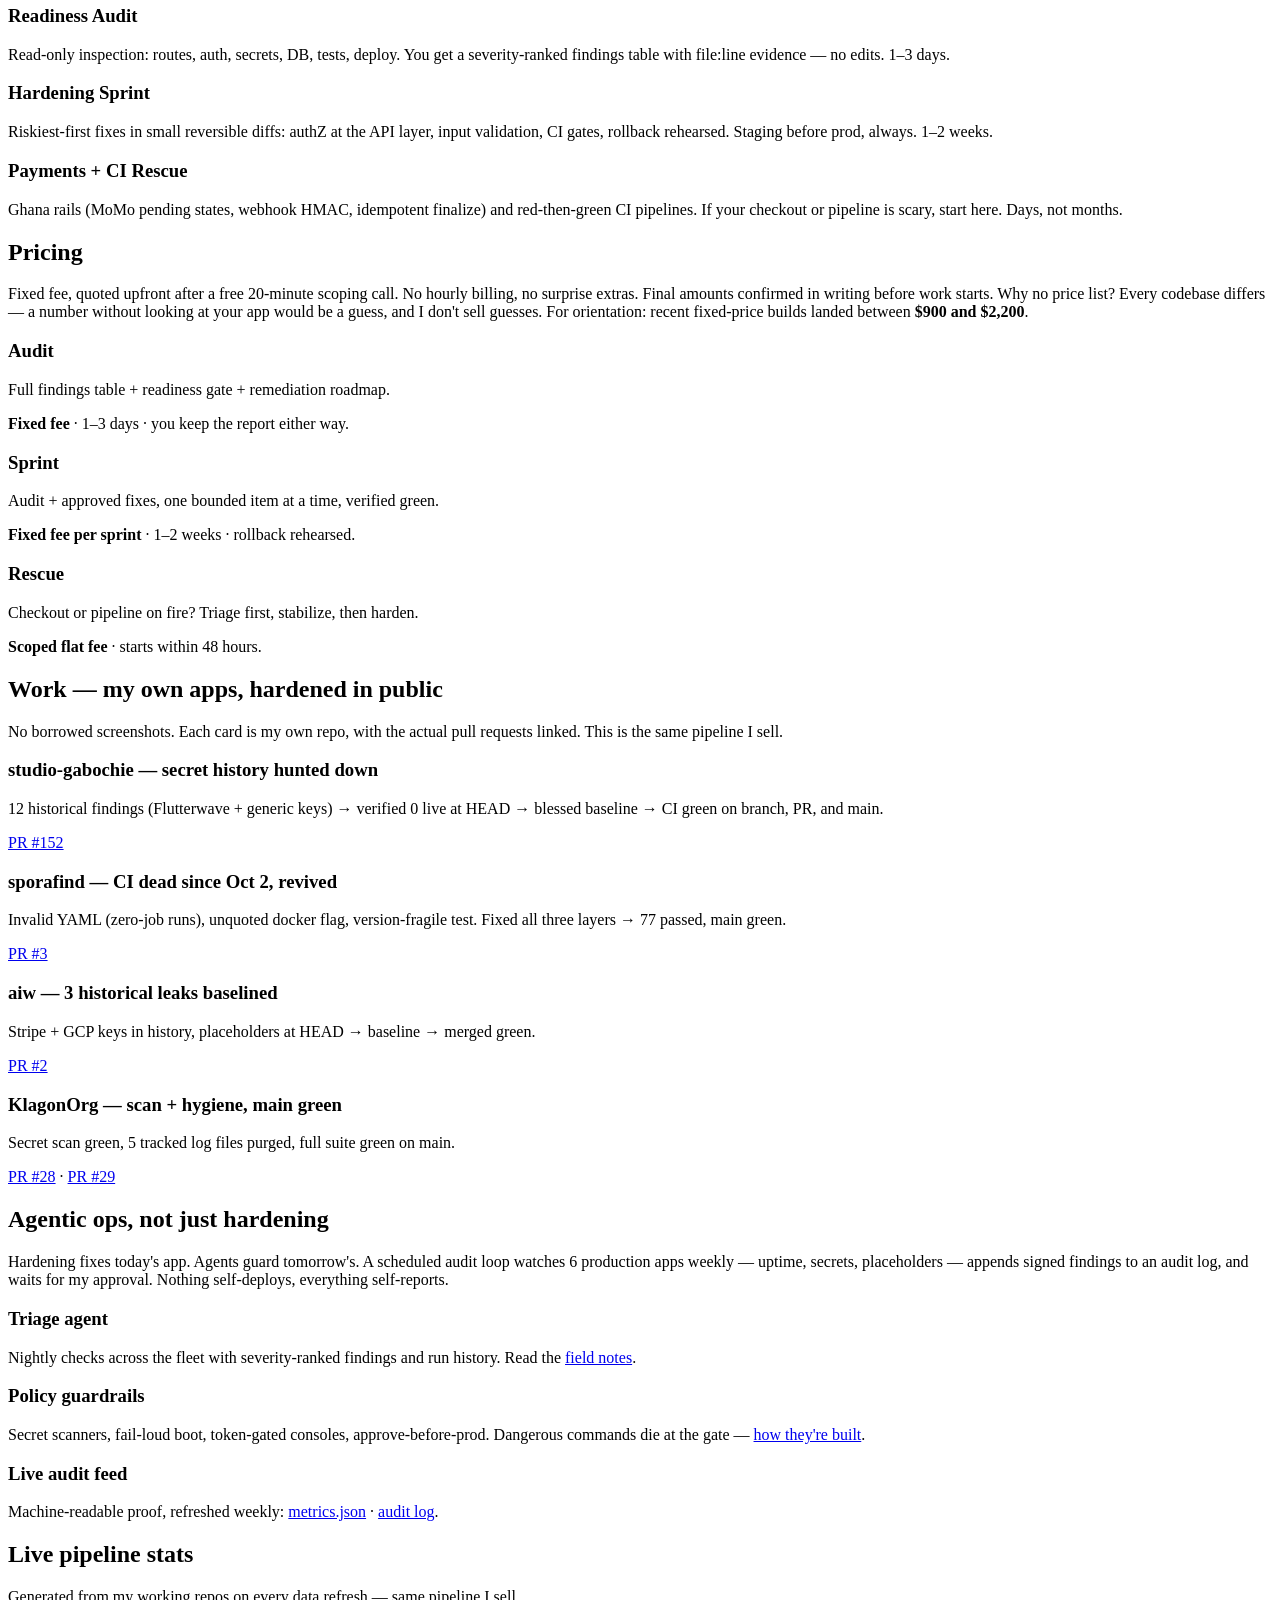
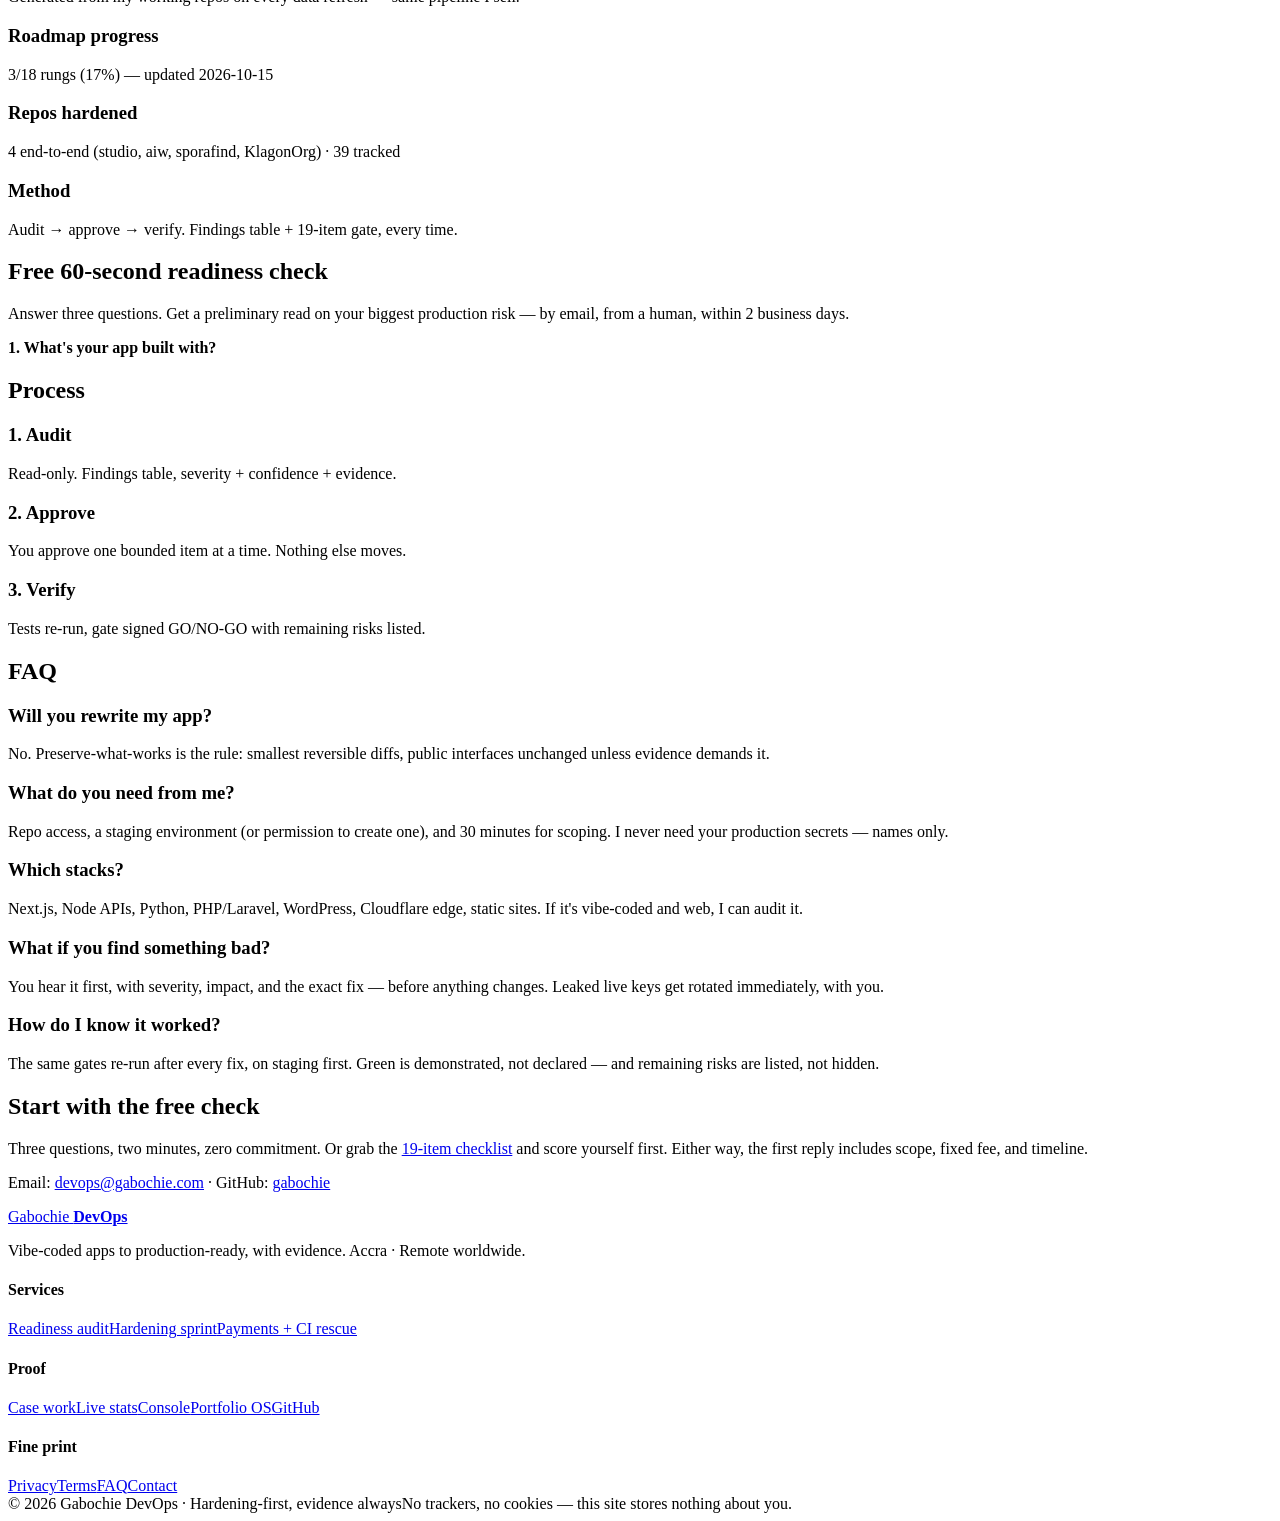
==== commit c7c427bc: "fix(site): founder name Gideon B. Abochie (was A. Bochie) + schema founder" ====
--- a/public/index.html
+++ b/public/index.html
@@ -16,7 +16,7 @@
 <meta name="twitter:description" content="Readiness audits, hardening sprints, Ghana payments review. Fixed quotes, verified green.">
 <meta name="twitter:image" content="https://devops.gabochie.com/og-card.png">
 <script type="application/ld+json">
-{"@context":"https://schema.org","@type":"ProfessionalService","name":"Gabochie DevOps","url":"https://devops.gabochie.com/","description":"Production-hardening for vibe-coded apps: audits, sprints, Ghana payments review, CI rescue.","areaServed":"Worldwide","email":"devops@gabochie.com"}
+{"@context":"https://schema.org","@type":"ProfessionalService","name":"Gabochie DevOps","founder":{"@type":"Person","name":"Gideon B. Abochie"},"url":"https://devops.gabochie.com/","description":"Production-hardening for vibe-coded apps: audits, sprints, Ghana payments review, CI rescue.","areaServed":"Worldwide","email":"devops@gabochie.com"}
 </script>
 <link rel="manifest" href="/manifest.webmanifest">
 <link rel="stylesheet" href="/styles.css">
@@ -68,7 +68,7 @@
 <section id="founder">
 <h2>The engineer</h2>
 <div class="grid c3">
-<div class="card featured"><p><img src="/icons/founder.png" alt="Gideon A. Bochie" width="120" height="120" style="border-radius:50%;object-fit:cover"></p><h3>Gideon A. Bochie</h3><p class="mut">Solutions Architect &amp; Full-Stack Engineer · Ex-architect · Accra, remote worldwide</p><p><a href="https://github.com/gabochie">GitHub</a> · <a href="https://www.linkedin.com/in/gabochie">LinkedIn</a></p></div>
+<div class="card featured"><p><img src="/icons/founder.png" alt="Gideon B. Abochie" width="120" height="120" style="border-radius:50%;object-fit:cover"></p><h3>Gideon B. Abochie</h3><p class="mut">Solutions Architect &amp; Full-Stack Engineer · Ex-architect · Accra, remote worldwide</p><p><a href="https://github.com/gabochie">GitHub</a> · <a href="https://www.linkedin.com/in/gabochie">LinkedIn</a></p></div>
 <div class="card"><h3>Built like a building</h3><p class="mut">Ten years designing structures that cannot fail taught me to design software the same way: load paths, safety margins, inspections. I treat code architecture with the discipline of real-world buildings.</p></div>
 <div class="card"><h3>Agentic by default</h3><p class="mut">I don't just write automation — I run autonomous agents under policy guardrails that watch my fleet weekly, file findings, and wait for my approval. See <a href="#agents">agentic ops</a>.</p></div>
 </div>
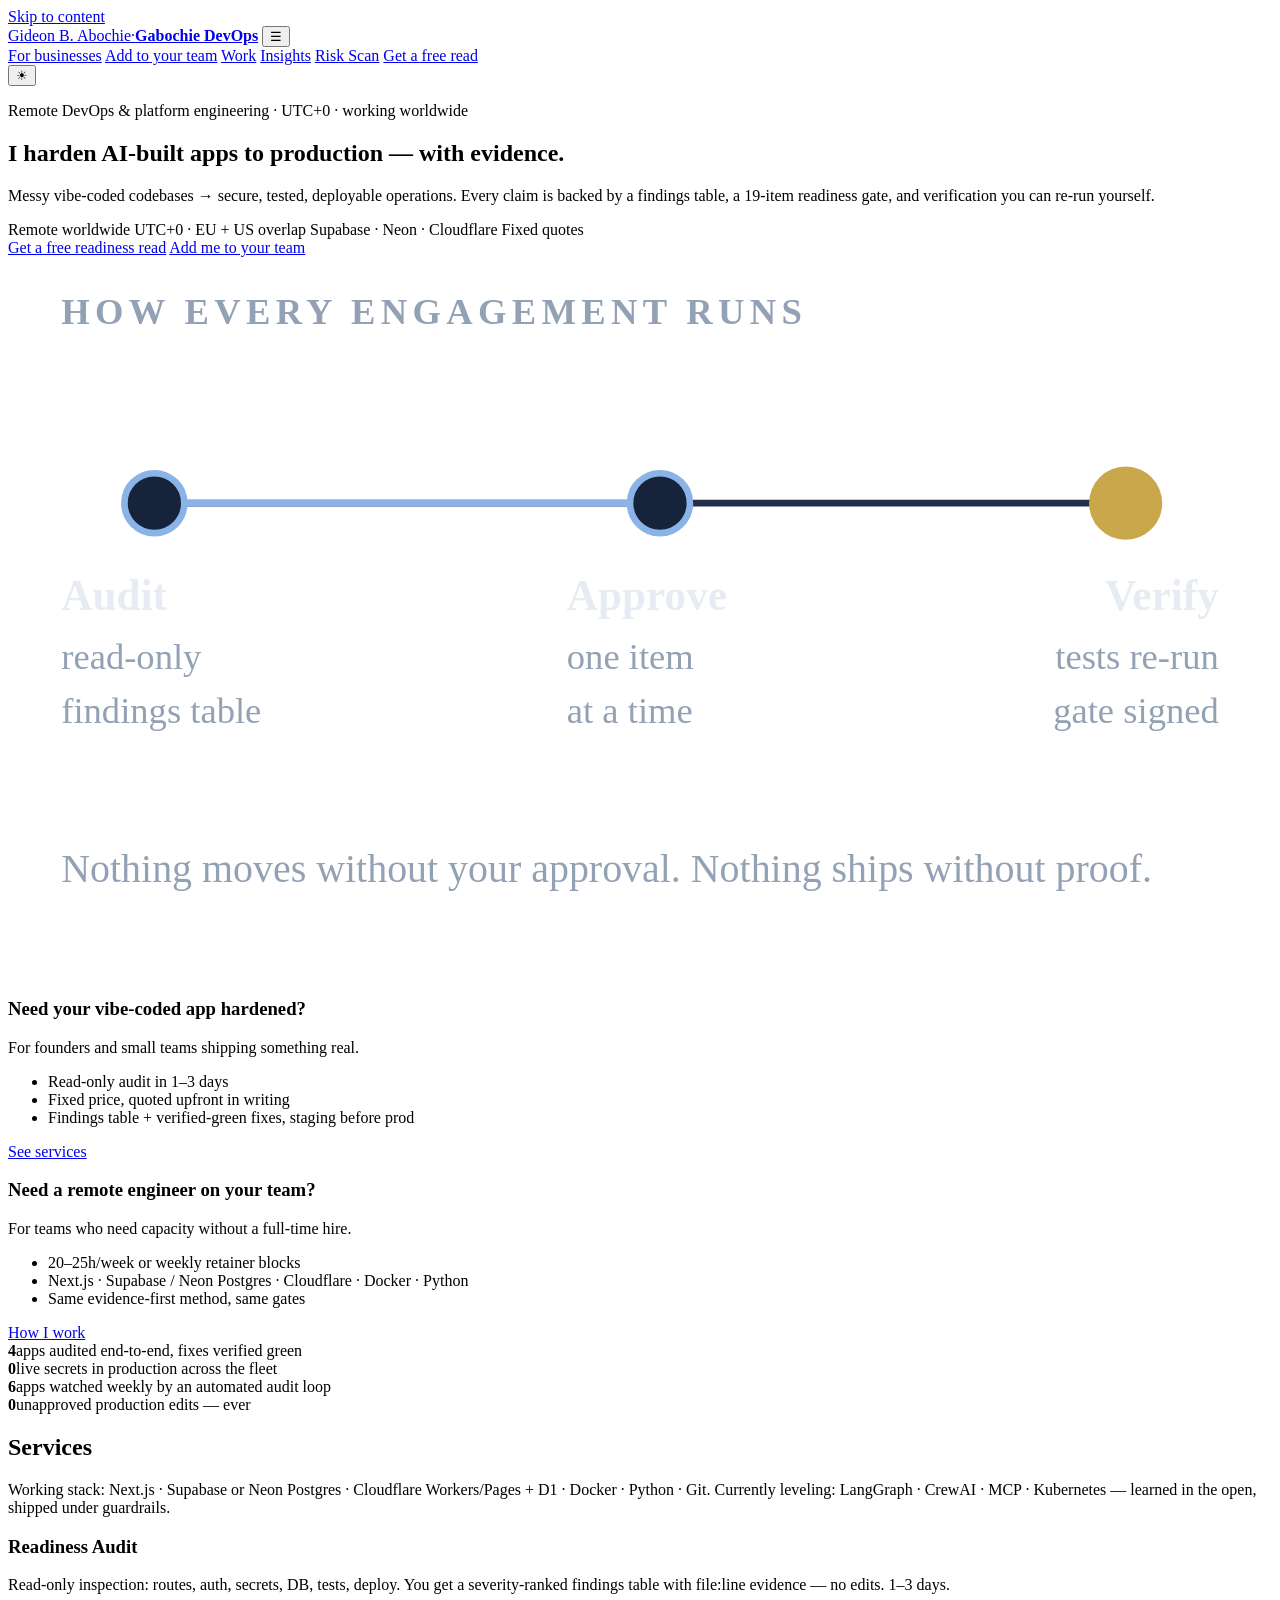
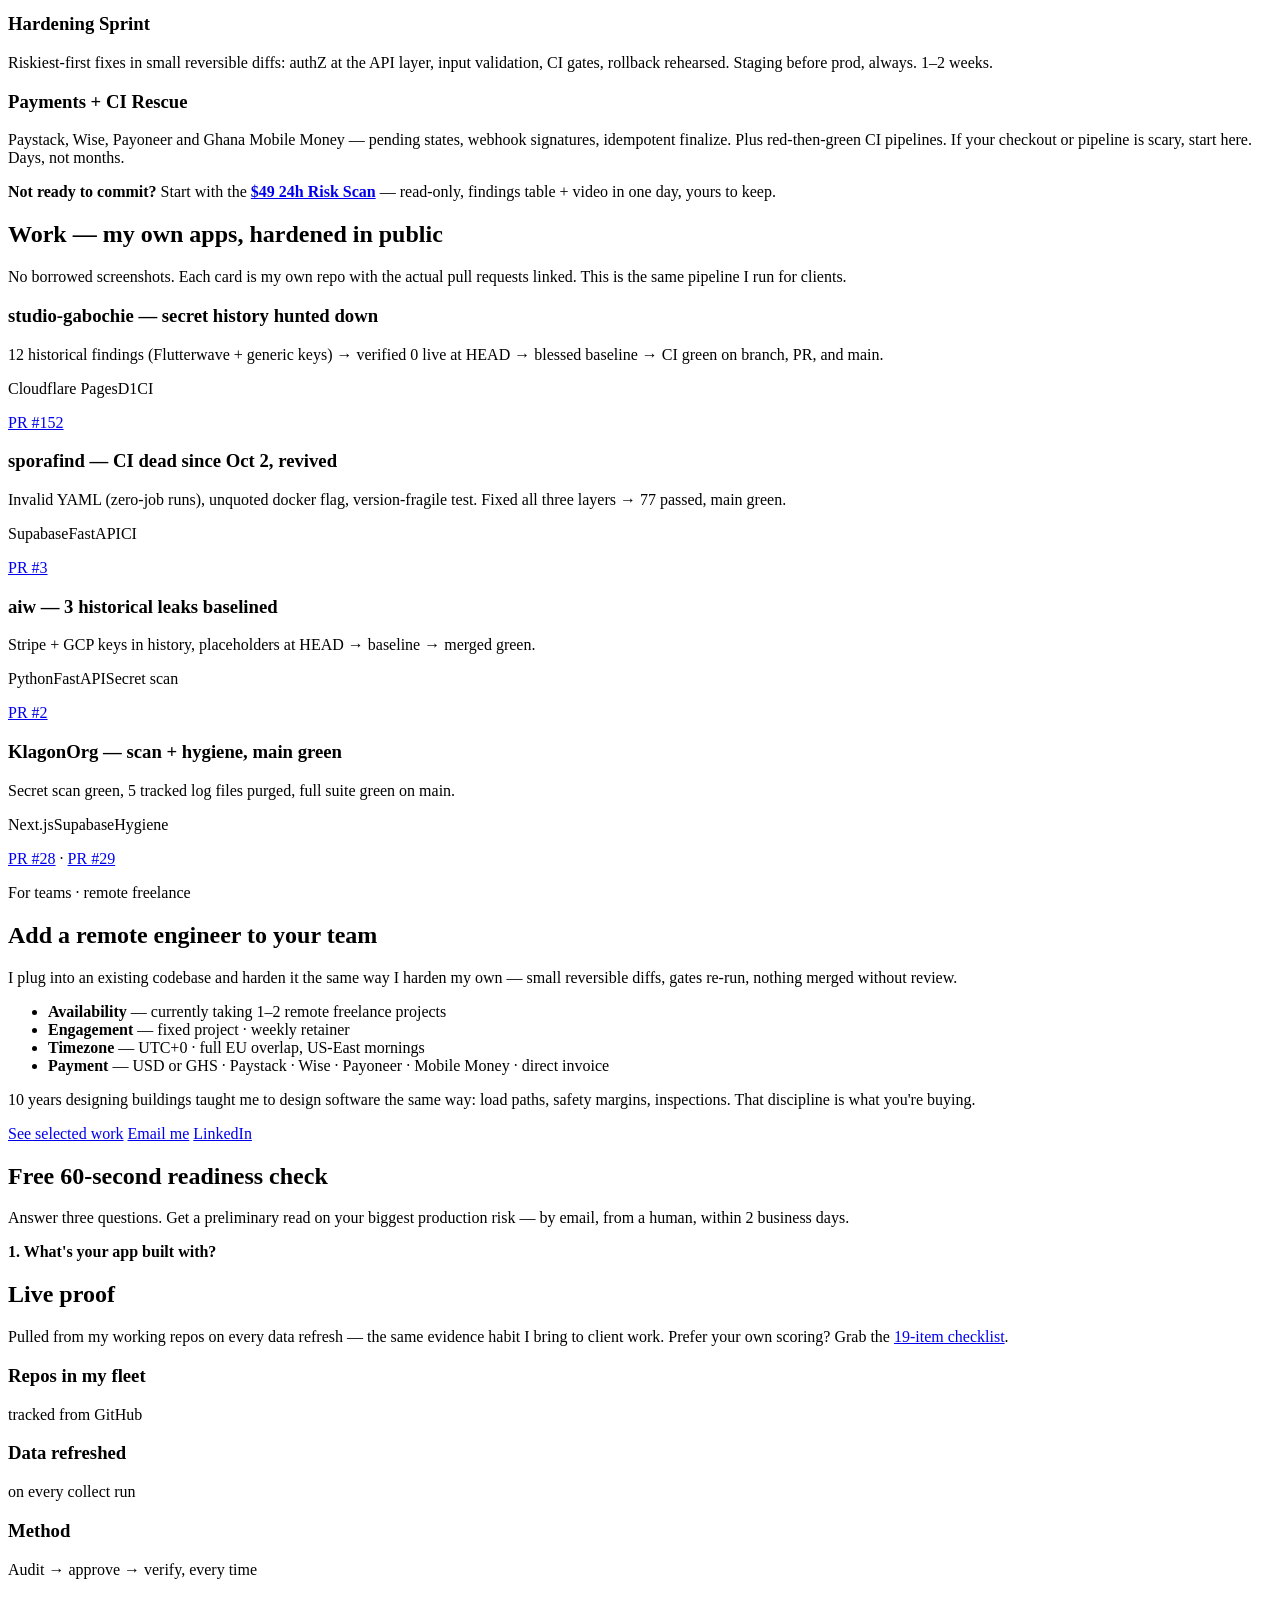
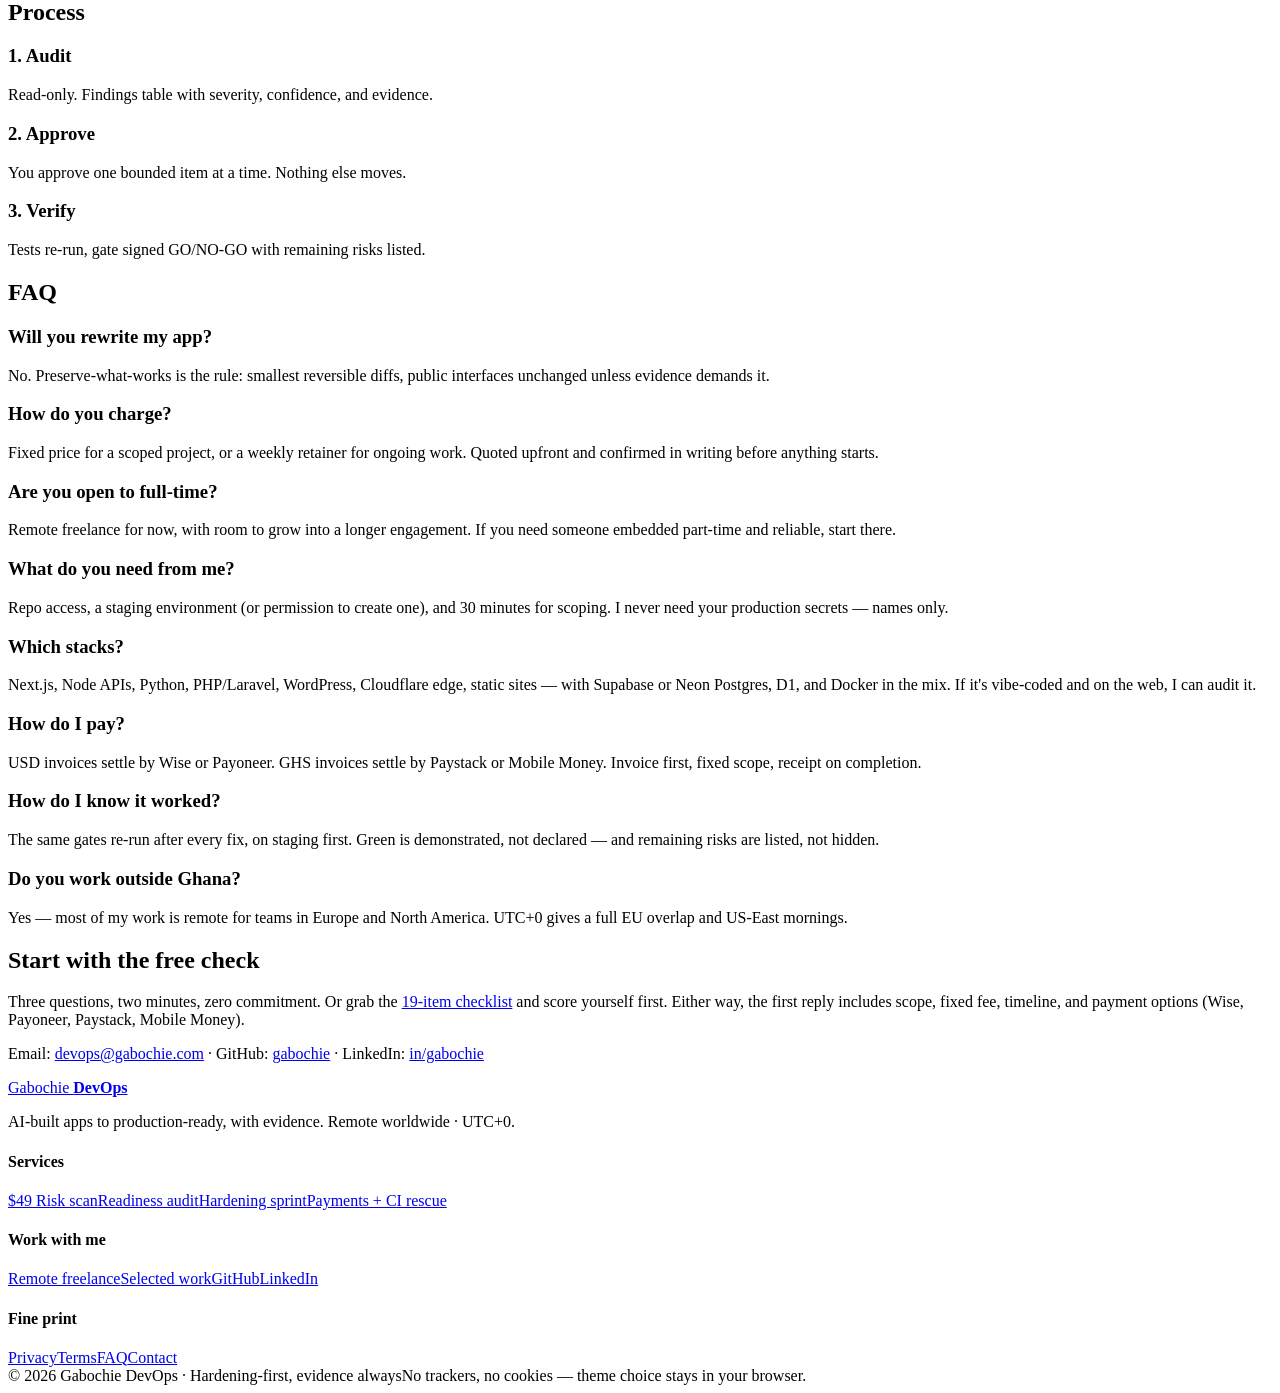
==== commit ac824934: "feat: global-first (Supabase/Neon), day/night theme + PWA install, USD+GHS pricing + Paystack/Wise/P" ====
--- a/public/index.html
+++ b/public/index.html
@@ -2,131 +2,178 @@
 <html lang="en">
 <head>
 <meta charset="utf-8">
-<meta name="viewport" content="width=device-width,initial-scale=1">
-<title>Gabochie DevOps — Vibe-coded apps to production-ready, with evidence</title>
-<meta name="description" content="Production-hardening for vibe-coded apps: readiness audits, hardening sprints, Ghana payments review, CI rescue. Fixed quotes, evidence always.">
+<meta name="viewport" content="width=device-width,initial-scale=1,viewport-fit=cover">
+<title>Gideon B. Abochie — Remote DevOps for AI-built apps · Ghana + worldwide</title>
+<meta name="description" content="Remote DevOps &amp; platform engineer for AI-built apps: readiness audits, hardening sprints, Supabase/Neon Postgres, Cloudflare, payment and CI rescue. Fixed quotes, findings tables, verified-green evidence. Working worldwide from UTC+0.">
+<link rel="canonical" href="https://devops.gabochie.com/">
 <meta property="og:type" content="website">
 <meta property="og:site_name" content="Gabochie DevOps">
-<meta property="og:title" content="Vibe-coded apps to production-ready, with evidence">
-<meta property="og:description" content="Readiness audits, hardening sprints, Ghana payments review. Fixed quotes, findings table, verified green.">
+<meta property="og:title" content="AI-built apps, hardened to production — with evidence">
+<meta property="og:description" content="Readiness audits, hardening sprints, Supabase/Neon Postgres, payments + CI rescue. Fixed quotes, findings table, verified green. Ghana + worldwide.">
 <meta property="og:url" content="https://devops.gabochie.com/">
 <meta property="og:image" content="https://devops.gabochie.com/og-card.png">
 <meta name="twitter:card" content="summary_large_image">
-<meta name="twitter:title" content="Vibe-coded apps to production-ready, with evidence">
-<meta name="twitter:description" content="Readiness audits, hardening sprints, Ghana payments review. Fixed quotes, verified green.">
+<meta name="twitter:title" content="AI-built apps, hardened to production — with evidence">
+<meta name="twitter:description" content="Remote DevOps &amp; platform engineer. Audits, sprints, Supabase/Neon, payments + CI rescue. Verified green.">
 <meta name="twitter:image" content="https://devops.gabochie.com/og-card.png">
+<meta name="theme-color" content="#0B1220">
+<meta name="color-scheme" content="dark light">
+<meta name="apple-mobile-web-app-capable" content="yes">
+<meta name="apple-mobile-web-app-status-bar-style" content="black-translucent">
+<meta name="apple-mobile-web-app-title" content="Gabochie DevOps">
 <script type="application/ld+json">
-{"@context":"https://schema.org","@type":"ProfessionalService","name":"Gabochie DevOps","founder":{"@type":"Person","name":"Gideon B. Abochie"},"url":"https://devops.gabochie.com/","description":"Production-hardening for vibe-coded apps: audits, sprints, Ghana payments review, CI rescue.","areaServed":"Worldwide","email":"devops@gabochie.com"}
+{"@context":"https://schema.org","@type":"ProfessionalService","name":"Gabochie DevOps","founder":{"@type":"Person","name":"Gideon B. Abochie","jobTitle":"Platform & DevOps Engineer"},"url":"https://devops.gabochie.com/","description":"Remote production-hardening for AI-built apps: audits, hardening sprints, Supabase/Neon Postgres, Cloudflare, payments and CI rescue.","areaServed":[{"@type":"Country","name":"Ghana"},"Worldwide"],"availableLanguage":["English"],"priceRange":"$49–$2,500","knowsAbout":["Next.js","Supabase","Neon","PostgreSQL","Cloudflare","Docker","Python","CI/CD"],"email":"devops@gabochie.com","sameAs":["https://github.com/gabochie","https://www.linkedin.com/in/gabochie"],"offers":[{"@type":"Offer","name":"Readiness Audit","priceCurrency":"USD"},{"@type":"Offer","name":"Hardening Sprint","priceCurrency":"USD"},{"@type":"Offer","name":"Payments + CI Rescue","priceCurrency":"USD"},{"@type":"Offer","name":"24h Risk Scan","price":"49","priceCurrency":"USD"}]}
 </script>
+<script src="/theme.js"></script>
 <link rel="manifest" href="/manifest.webmanifest">
+<link rel="apple-touch-icon" href="/icons/apple-touch-icon-180.png">
 <link rel="stylesheet" href="/styles.css">
 <link rel="icon" type="image/svg+xml" href="/favicon.svg">
 </head>
 <body>
+<a class="skip-link" href="#main">Skip to content</a>
+
 <header class="top"><div class="wrap">
-<a class="brand" href="/">Gabochie <b>DevOps</b></a>
-<button class="nav-toggle" aria-label="Menu" onclick="document.querySelector('header.top').classList.toggle('nav-open')">☰</button>
-<nav class="main"><a href="#services">Services</a><a href="#pricing">Pricing</a><a href="#work">Work</a><a href="#assess">Free check</a><a href="/checklist/">Checklist</a><a href="/insights/">Insights</a><a href="#faq">FAQ</a><a href="#contact">Contact</a></nav>
+<a class="brand" href="/">Gideon B. Abochie<span class="sep">·</span><b>Gabochie DevOps</b></a>
+<button class="nav-toggle" aria-label="Menu" aria-expanded="false" aria-controls="primary-nav">☰</button>
+<nav id="primary-nav" class="main" aria-label="Primary">
+<a href="#business">For businesses</a>
+<a href="#team">Add to your team</a>
+<a href="#work">Work</a>
+<a href="/insights/">Insights</a>
+<a href="/scan/">Risk Scan</a>
+<a class="nav-cta" href="#assess">Get a free read</a>
+</nav>
+<div class="tools">
+<button class="install-btn" type="button" data-install hidden>Install app</button>
+<button class="theme-toggle" type="button" data-theme-toggle aria-label="Switch to light theme" aria-pressed="false">☀</button>
+</div>
 </div></header>
 
-<main class="wrap">
+<main id="main">
+
 <section class="hero">
+<div class="wrap">
 <div class="hero-grid">
 <div>
-<p class="kicker">Vibe to production — with evidence, not promises</p>
-<h1>Your AI-built app, hardened to production-ready.</h1>
-<p class="lead">I take messy vibe-coded codebases → secure, tested, deployable operations. Every claim backed by
-a findings table, a 19-item readiness gate, and verification you can re-run. Ghana payments (MoMo, Flutterwave)
-welcome.</p>
-<a class="btn" href="/checklist/">Score yourself in 60 seconds</a>
-<a class="btn ghost" href="#work">See the work</a>
+<p class="kicker">Remote DevOps &amp; platform engineering · UTC+0 · working worldwide</p>
+<h1>I harden AI-built apps to production — with evidence.</h1>
+<p class="lead">Messy vibe-coded codebases → secure, tested, deployable operations. Every claim is backed by a
+findings table, a 19-item readiness gate, and verification you can re-run yourself.</p>
+<div class="chips">
+<span class="chip">Remote worldwide</span>
+<span class="chip">UTC+0 · EU + US overlap</span>
+<span class="chip">Supabase · Neon · Cloudflare</span>
+<span class="chip">Fixed quotes</span>
+</div>
+<div class="cta-row">
+<a class="btn" href="#assess">Get a free readiness read</a>
+<a class="btn ghost" href="#team">Add me to your team</a>
+</div>
 </div>
 <div>
-<svg class="pipe" viewBox="0 0 360 220" role="img" aria-label="Audit, approve, verify pipeline">
-<text x="16" y="24" fill="#C9A84C" font-size="12" letter-spacing="2">HOW EVERY ENGAGEMENT RUNS</text>
-<g font-size="14" fill="#E8EDF7">
-<rect x="16" y="44" width="100" height="120" rx="10" fill="#152642" stroke="#2E4570"/>
-<g fill="none" stroke="#C9A84C" stroke-width="2.5"><circle cx="48" cy="72" r="9"/><line x1="55" y1="79" x2="63" y2="87"/></g><text x="30" y="104">Audit</text><text x="30" y="124" font-size="11" fill="#9AA7C4">read-only</text><text x="30" y="142" font-size="11" fill="#9AA7C4">findings</text>
-<rect x="130" y="44" width="100" height="120" rx="10" fill="#152642" stroke="#2E4570"/>
-<g fill="none" stroke="#C9A84C" stroke-width="2.5"><circle cx="162" cy="72" r="9"/><path d="M157 72 l4 4 l7 -8"/></g><text x="144" y="104">Approve</text><text x="144" y="124" font-size="11" fill="#9AA7C4">one item</text><text x="144" y="142" font-size="11" fill="#9AA7C4">at a time</text>
-<rect x="244" y="44" width="100" height="120" rx="10" fill="#152642" stroke="#C9A84C"/>
-<g fill="none" stroke="#C9A84C" stroke-width="2.5"><path d="M276 62 l10 4 v8 c0 7 -5 12 -10 14 c-5 -2 -10 -7 -10 -14 v-8 z"/><path d="M272 74 l3 3 l6 -6"/></g><text x="258" y="104">Verify</text><text x="258" y="124" font-size="11" fill="#9AA7C4">tests re-run</text><text x="258" y="142" font-size="11" fill="#9AA7C4">gate signed</text>
-</g>
-<g stroke="#C9A84C" stroke-width="2"><line x1="116" y1="104" x2="130" y2="104"/><line x1="230" y1="104" x2="244" y2="104"/></g>
-<text x="16" y="196" font-size="12" fill="#9AA7C4">Nothing moves without your approval. Nothing ships without proof.</text>
+<svg class="flow" viewBox="0 0 380 216" role="img" aria-label="Every engagement runs Audit, then Approve, then Verify">
+<text x="16" y="20" fill="#93A1B5" font-size="11" font-weight="700" letter-spacing="1.6">HOW EVERY ENGAGEMENT RUNS</text>
+<line x1="44" y1="74" x2="336" y2="74" stroke="#22304A" stroke-width="2"/>
+<line x1="44" y1="74" x2="196" y2="74" stroke="#8AB4E8" stroke-width="2"/>
+<circle cx="44" cy="74" r="9" fill="#16233A" stroke="#8AB4E8" stroke-width="2"/>
+<text x="16" y="106" fill="#E7ECF4" font-size="13" font-weight="700">Audit</text>
+<text x="16" y="124" fill="#93A1B5" font-size="11">read-only</text>
+<text x="16" y="140" fill="#93A1B5" font-size="11">findings table</text>
+<circle cx="196" cy="74" r="9" fill="#16233A" stroke="#8AB4E8" stroke-width="2"/>
+<text x="168" y="106" fill="#E7ECF4" font-size="13" font-weight="700">Approve</text>
+<text x="168" y="124" fill="#93A1B5" font-size="11">one item</text>
+<text x="168" y="140" fill="#93A1B5" font-size="11">at a time</text>
+<circle cx="336" cy="74" r="11" fill="#C9A84C"/>
+<text x="364" y="106" fill="#E7ECF4" font-size="13" font-weight="700" text-anchor="end">Verify</text>
+<text x="364" y="124" fill="#93A1B5" font-size="11" text-anchor="end">tests re-run</text>
+<text x="364" y="140" fill="#93A1B5" font-size="11" text-anchor="end">gate signed</text>
+<text x="16" y="188" fill="#93A1B5" font-size="12">Nothing moves without your approval. Nothing ships without proof.</text>
 </svg>
 </div>
 </div>
+
+<div class="fork">
+<div class="card">
+<h3>Need your vibe-coded app hardened?</h3>
+<p class="made">For founders and small teams shipping something real.</p>
+<ul>
+<li>Read-only audit in 1–3 days</li>
+<li>Fixed price, quoted upfront in writing</li>
+<li>Findings table + verified-green fixes, staging before prod</li>
+</ul>
+<a class="btn" href="#business">See services</a>
+</div>
+<div class="card">
+<h3>Need a remote engineer on your team?</h3>
+<p class="made">For teams who need capacity without a full-time hire.</p>
+<ul>
+<li>20–25h/week or weekly retainer blocks</li>
+<li>Next.js · Supabase / Neon Postgres · Cloudflare · Docker · Python</li>
+<li>Same evidence-first method, same gates</li>
+</ul>
+<a class="btn ghost" href="#team">How I work</a>
+</div>
+</div>
+
 <div class="stats">
 <div class="stat"><b>4</b><span>apps audited end-to-end, fixes verified green</span></div>
 <div class="stat"><b>0</b><span>live secrets in production across the fleet</span></div>
-<div class="stat"><b>1</b><span>dead CI pipeline brought back to green</span></div>
-<div class="stat"><b>0</b><span>unapproved production edits — on any app, ever</span></div>
-</div>
-</section>
-
-<section id="founder">
-<h2>The engineer</h2>
-<div class="grid c3">
-<div class="card featured"><p><img src="/icons/founder.png" alt="Gideon B. Abochie" width="120" height="120" style="border-radius:50%;object-fit:cover"></p><h3>Gideon B. Abochie</h3><p class="mut">Solutions Architect &amp; Full-Stack Engineer · Ex-architect · Accra, remote worldwide</p><p><a href="https://github.com/gabochie">GitHub</a> · <a href="https://www.linkedin.com/in/gabochie">LinkedIn</a></p></div>
-<div class="card"><h3>Built like a building</h3><p class="mut">Ten years designing structures that cannot fail taught me to design software the same way: load paths, safety margins, inspections. I treat code architecture with the discipline of real-world buildings.</p></div>
-<div class="card"><h3>Agentic by default</h3><p class="mut">I don't just write automation — I run autonomous agents under policy guardrails that watch my fleet weekly, file findings, and wait for my approval. See <a href="#agents">agentic ops</a>.</p></div>
-</div>
-</section>
-
-<section id="services">
+<div class="stat"><b>6</b><span>apps watched weekly by an automated audit loop</span></div>
+<div class="stat"><b>0</b><span>unapproved production edits — ever</span></div>
+</div>
+</div>
+</section>
+
+<section id="business">
+<div class="wrap">
 <h2>Services</h2>
-<p class="mut">Working stack: Next.js · Supabase + Postgres · Cloudflare Workers/Pages + D1 · Docker · Python · Git. Currently leveling: LangGraph · CrewAI · MCP · Kubernetes — learned in the open, shipped under guardrails.</p>
-<h2>Services</h2>
+<p class="sub">Working stack: Next.js · Supabase or Neon Postgres · Cloudflare Workers/Pages + D1 · Docker · Python · Git.
+Currently leveling: LangGraph · CrewAI · MCP · Kubernetes — learned in the open, shipped under guardrails.</p>
 <div class="grid c3">
 <div class="card"><h3>Readiness Audit</h3><p class="mut">Read-only inspection: routes, auth, secrets, DB, tests, deploy. You get a severity-ranked findings table with file:line evidence — no edits. 1–3 days.</p></div>
-<div class="card"><h3>Hardening Sprint</h3><p class="mut">Riskiest-first fixes in small reversible diffs: authZ at the API layer, input validation, CI gates, rollback rehearsed. Staging before prod, always. 1–2 weeks.</p></div>
-<div class="card"><h3>Payments + CI Rescue</h3><p class="mut">Ghana rails (MoMo pending states, webhook HMAC, idempotent finalize) and red-then-green CI pipelines. If your checkout or pipeline is scary, start here. Days, not months.</p></div>
-</div>
-</section>
-
-<section id="pricing">
-<h2>Pricing</h2>
-<p class="mut">Fixed fee, quoted upfront after a free 20-minute scoping call. No hourly billing, no surprise extras. Final amounts confirmed in writing before work starts. Why no price list? Every codebase differs — a number without looking at your app would be a guess, and I don't sell guesses. For orientation: recent fixed-price builds landed between <strong>$900 and $2,200</strong>.</p>
-<div class="grid c3">
-<div class="card"><h3>Audit</h3><p class="mut">Full findings table + readiness gate + remediation roadmap.</p><p><strong>Fixed fee</strong> · 1–3 days · you keep the report either way.</p></div>
-<div class="card featured"><h3>Sprint</h3><p class="mut">Audit + approved fixes, one bounded item at a time, verified green.</p><p><strong>Fixed fee per sprint</strong> · 1–2 weeks · rollback rehearsed.</p></div>
-<div class="card"><h3>Rescue</h3><p class="mut">Checkout or pipeline on fire? Triage first, stabilize, then harden.</p><p><strong>Scoped flat fee</strong> · starts within 48 hours.</p></div>
+<div class="card featured"><h3>Hardening Sprint</h3><p class="mut">Riskiest-first fixes in small reversible diffs: authZ at the API layer, input validation, CI gates, rollback rehearsed. Staging before prod, always. 1–2 weeks.</p></div>
+<div class="card"><h3>Payments + CI Rescue</h3><p class="mut">Paystack, Wise, Payoneer and Ghana Mobile Money — pending states, webhook signatures, idempotent finalize. Plus red-then-green CI pipelines. If your checkout or pipeline is scary, start here. Days, not months.</p></div>
+</div>
+<p class="mut" style="margin-top:1rem"><b>Not ready to commit?</b> Start with the <a href="/scan/"><b>$49 24h Risk Scan</b></a> — read-only, findings table + video in one day, yours to keep.</p>
 </div>
 </section>
 
 <section id="work">
+<div class="wrap">
 <h2>Work — my own apps, hardened in public</h2>
-<p class="mut">No borrowed screenshots. Each card is my own repo, with the actual pull requests linked. This is the same pipeline I sell.</p>
-<div class="grid c3">
-<div class="card"><h3>studio-gabochie — secret history hunted down</h3><p class="mut">12 historical findings (Flutterwave + generic keys) → verified 0 live at HEAD → blessed baseline → CI green on branch, PR, and main.</p><p><a href="https://github.com/gabochie/studio-gabochie/pull/152">PR #152</a></p></div>
-<div class="card"><h3>sporafind — CI dead since Oct 2, revived</h3><p class="mut">Invalid YAML (zero-job runs), unquoted docker flag, version-fragile test. Fixed all three layers → 77 passed, main green.</p><p><a href="https://github.com/gabochie/sporafind/pull/3">PR #3</a></p></div>
-<div class="card"><h3>aiw — 3 historical leaks baselined</h3><p class="mut">Stripe + GCP keys in history, placeholders at HEAD → baseline → merged green.</p><p><a href="https://github.com/gabochie/aiw/pull/2">PR #2</a></p></div>
-<div class="card"><h3>KlagonOrg — scan + hygiene, main green</h3><p class="mut">Secret scan green, 5 tracked log files purged, full suite green on main.</p><p><a href="https://github.com/gabochie/KlagonOrg/pull/28">PR #28</a> · <a href="https://github.com/gabochie/KlagonOrg/pull/29">PR #29</a></p></div>
-</div>
-</section>
-
-<section id="agents">
-<h2>Agentic ops, not just hardening</h2>
-<p class="mut">Hardening fixes today's app. Agents guard tomorrow's. A scheduled audit loop watches 6 production apps weekly — uptime, secrets, placeholders — appends signed findings to an audit log, and waits for my approval. Nothing self-deploys, everything self-reports.</p>
-<div class="grid c3">
-<div class="card"><h3>Triage agent</h3><p class="mut">Nightly checks across the fleet with severity-ranked findings and run history. Read the <a href="/insights/triage-agent/">field notes</a>.</p></div>
-<div class="card"><h3>Policy guardrails</h3><p class="mut">Secret scanners, fail-loud boot, token-gated consoles, approve-before-prod. Dangerous commands die at the gate — <a href="/insights/policy-guardrails/">how they're built</a>.</p></div>
-<div class="card"><h3>Live audit feed</h3><p class="mut">Machine-readable proof, refreshed weekly: <a href="https://github.com/gabochie/devops-gabochie/blob/master/data/metrics.json">metrics.json</a> · <a href="https://github.com/gabochie/devops-gabochie/blob/master/data/audit-log.jsonl">audit log</a>.</p></div>
-</div>
-</section>
-
-<section id="proof">
-<h2>Live pipeline stats</h2>
-<p class="mut">Generated from my working repos on every data refresh — same pipeline I sell.</p>
-<div id="proof-strip" class="grid c3">
-<div class="card"><h3>Roadmap progress</h3><p class="mut">3/18 rungs (17%) — updated 2026-10-15</p><div class="bar"><i style="width:17%"></i></div></div>
-<div class="card"><h3>Repos hardened</h3><p class="mut">4 end-to-end (studio, aiw, sporafind, KlagonOrg) · 39 tracked</p></div>
-<div class="card"><h3>Method</h3><p class="mut">Audit → approve → verify. Findings table + 19-item gate, every time.</p></div>
+<p class="sub">No borrowed screenshots. Each card is my own repo with the actual pull requests linked. This is the same pipeline I run for clients.</p>
+<div class="grid c2">
+<div class="card"><h3>studio-gabochie — secret history hunted down</h3><p class="mut">12 historical findings (Flutterwave + generic keys) → verified 0 live at HEAD → blessed baseline → CI green on branch, PR, and main.</p><p class="chips"><span class="chip">Cloudflare Pages</span><span class="chip">D1</span><span class="chip">CI</span></p><p><a href="https://github.com/gabochie/studio-gabochie/pull/152">PR #152</a></p></div>
+<div class="card"><h3>sporafind — CI dead since Oct 2, revived</h3><p class="mut">Invalid YAML (zero-job runs), unquoted docker flag, version-fragile test. Fixed all three layers → 77 passed, main green.</p><p class="chips"><span class="chip">Supabase</span><span class="chip">FastAPI</span><span class="chip">CI</span></p><p><a href="https://github.com/gabochie/sporafind/pull/3">PR #3</a></p></div>
+<div class="card"><h3>aiw — 3 historical leaks baselined</h3><p class="mut">Stripe + GCP keys in history, placeholders at HEAD → baseline → merged green.</p><p class="chips"><span class="chip">Python</span><span class="chip">FastAPI</span><span class="chip">Secret scan</span></p><p><a href="https://github.com/gabochie/aiw/pull/2">PR #2</a></p></div>
+<div class="card"><h3>KlagonOrg — scan + hygiene, main green</h3><p class="mut">Secret scan green, 5 tracked log files purged, full suite green on main.</p><p class="chips"><span class="chip">Next.js</span><span class="chip">Supabase</span><span class="chip">Hygiene</span></p><p><a href="https://github.com/gabochie/KlagonOrg/pull/28">PR #28</a> · <a href="https://github.com/gabochie/KlagonOrg/pull/29">PR #29</a></p></div>
+</div>
+</div>
+</section>
+
+<section id="team" class="band">
+<div class="wrap">
+<p class="kicker">For teams · remote freelance</p>
+<h2>Add a remote engineer to your team</h2>
+<p class="sub" style="color:var(--paper-mut)">I plug into an existing codebase and harden it the same way I harden my own — small reversible diffs, gates re-run, nothing merged without review.</p>
+<ul class="facts">
+<li><b>Availability</b> — currently taking 1–2 remote freelance projects</li>
+<li><b>Engagement</b> — fixed project · weekly retainer</li>
+<li><b>Timezone</b> — UTC+0 · full EU overlap, US-East mornings</li>
+<li><b>Payment</b> — USD or GHS · Paystack · Wise · Payoneer · Mobile Money · direct invoice</li>
+</ul>
+<p class="mut">10 years designing buildings taught me to design software the same way: load paths, safety margins, inspections. That discipline is what you're buying.</p>
+<div class="cta-row">
+<a class="btn" href="#work">See selected work</a>
+<a class="btn ghost" href="mailto:devops@gabochie.com?subject=Remote%20freelance%20enquiry">Email me</a>
+<a class="btn ghost" href="https://www.linkedin.com/in/gabochie">LinkedIn</a>
+</div>
 </div>
 </section>
 
 <section id="assess">
+<div class="wrap">
 <h2>Free 60-second readiness check</h2>
 <p class="sub">Answer three questions. Get a preliminary read on your biggest production risk — by email, from a human, within 2 business days.</p>
 <div class="card">
@@ -140,9 +187,8 @@
 <p id="pain-opts"></p>
 </div>
 <div class="qstep" data-step="3" hidden>
-<p><strong>3. Where should I send your preliminary read?</strong></p>
-<p><label for="lead-url">Your app's URL (optional)</label><br><input id="lead-url" type="url" inputmode="url" placeholder="https://your-app.com" maxlength="200" style="width:100%;max-width:28rem;padding:.6rem;border-radius:.5rem;border:1px solid var(--line2);background:#0B1426;color:var(--ink)"></p>
-<p><label for="lead-email">Where should I send your preliminary read?</label><br><input id="lead-email" type="email" required placeholder="you@company.com" maxlength="254" style="width:100%;max-width:28rem;padding:.6rem;border-radius:.5rem;border:1px solid var(--line2);background:#0B1426;color:var(--ink)"></p>
+<p><label for="lead-url">Your app's URL (optional)</label><br><input id="lead-url" type="url" inputmode="url" placeholder="https://your-app.com" maxlength="200" style="width:100%;max-width:28rem;padding:.6rem;border-radius:.5rem;border:1px solid var(--line2);background:var(--panel);color:var(--ink)"></p>
+<p><label for="lead-email">Where should I send your preliminary read?</label><br><input id="lead-email" type="email" required placeholder="you@company.com" maxlength="254" style="width:100%;max-width:28rem;padding:.6rem;border-radius:.5rem;border:1px solid var(--line2);background:var(--panel);color:var(--ink)"></p>
 <p class="mut" style="font-size:.85rem"><input id="lead-consent" type="checkbox"> <label for="lead-consent">I agree to be emailed my assessment and one follow-up. No list, no spam — delete on request.</label></p>
 <p style="position:absolute;left:-9999px" aria-hidden="true"><input id="lead-website" type="text" tabindex="-1" autocomplete="off"></p>
 <p><button class="btn" id="lead-submit">Get my preliminary read</button> <button class="btn ghost" id="lead-back" type="button">Back</button></p>
@@ -154,62 +200,80 @@
 </div>
 </div>
 </div>
+</div>
+</section>
+
+<section id="proof">
+<div class="wrap">
+<h2>Live proof</h2>
+<p class="sub">Pulled from my working repos on every data refresh — the same evidence habit I bring to client work. Prefer your own scoring? Grab the <a href="/checklist/">19-item checklist</a>.</p>
+<div id="proof-strip" class="grid c3">
+<div class="card"><h3>Repos in my fleet</h3><p class="mut">tracked from GitHub</p></div>
+<div class="card"><h3>Data refreshed</h3><p class="mut">on every collect run</p></div>
+<div class="card"><h3>Method</h3><p class="mut">Audit → approve → verify, every time</p></div>
+</div>
+</div>
 </section>
 
 <section id="process">
+<div class="wrap">
 <h2>Process</h2>
 <div class="grid c3">
-<div class="card"><h3>1. Audit</h3><p class="mut">Read-only. Findings table, severity + confidence + evidence.</p></div>
+<div class="card"><h3>1. Audit</h3><p class="mut">Read-only. Findings table with severity, confidence, and evidence.</p></div>
 <div class="card"><h3>2. Approve</h3><p class="mut">You approve one bounded item at a time. Nothing else moves.</p></div>
 <div class="card"><h3>3. Verify</h3><p class="mut">Tests re-run, gate signed GO/NO-GO with remaining risks listed.</p></div>
 </div>
+</div>
 </section>
 
 <section id="faq">
+<div class="wrap">
 <h2>FAQ</h2>
-<div class="grid">
+<div class="grid c2">
 <div class="card"><h3>Will you rewrite my app?</h3><p class="mut">No. Preserve-what-works is the rule: smallest reversible diffs, public interfaces unchanged unless evidence demands it.</p></div>
+<div class="card"><h3>How do you charge?</h3><p class="mut">Fixed price for a scoped project, or a weekly retainer for ongoing work. Quoted upfront and confirmed in writing before anything starts.</p></div>
+<div class="card"><h3>Are you open to full-time?</h3><p class="mut">Remote freelance for now, with room to grow into a longer engagement. If you need someone embedded part-time and reliable, start there.</p></div>
 <div class="card"><h3>What do you need from me?</h3><p class="mut">Repo access, a staging environment (or permission to create one), and 30 minutes for scoping. I never need your production secrets — names only.</p></div>
-<div class="card"><h3>Which stacks?</h3><p class="mut">Next.js, Node APIs, Python, PHP/Laravel, WordPress, Cloudflare edge, static sites. If it's vibe-coded and web, I can audit it.</p></div>
-<div class="card"><h3>What if you find something bad?</h3><p class="mut">You hear it first, with severity, impact, and the exact fix — before anything changes. Leaked live keys get rotated immediately, with you.</p></div>
+<div class="card"><h3>Which stacks?</h3><p class="mut">Next.js, Node APIs, Python, PHP/Laravel, WordPress, Cloudflare edge, static sites — with Supabase or Neon Postgres, D1, and Docker in the mix. If it's vibe-coded and on the web, I can audit it.</p></div>
+<div class="card"><h3>How do I pay?</h3><p class="mut">USD invoices settle by Wise or Payoneer. GHS invoices settle by Paystack or Mobile Money. Invoice first, fixed scope, receipt on completion.</p></div>
 <div class="card"><h3>How do I know it worked?</h3><p class="mut">The same gates re-run after every fix, on staging first. Green is demonstrated, not declared — and remaining risks are listed, not hidden.</p></div>
+<div class="card"><h3>Do you work outside Ghana?</h3><p class="mut">Yes — most of my work is remote for teams in Europe and North America. UTC+0 gives a full EU overlap and US-East mornings.</p></div>
+</div>
 </div>
 </section>
 
 <section id="contact">
+<div class="wrap">
 <h2>Start with the free check</h2>
-<div class="card"><p class="mut">Three questions, two minutes, zero commitment. Or grab the <a href="/checklist/">19-item checklist</a> and score yourself first. Either way, the first reply includes scope, fixed fee, and timeline.</p>
-<p>Email: <a href="mailto:devops@gabochie.com">devops@gabochie.com</a> · GitHub: <a href="https://github.com/gabochie">gabochie</a></p></div>
-</section>
+<div class="card">
+<p class="mut">Three questions, two minutes, zero commitment. Or grab the <a href="/checklist/">19-item checklist</a> and score yourself first. Either way, the first reply includes scope, fixed fee, timeline, and payment options (Wise, Payoneer, Paystack, Mobile Money).</p>
+<p>Email: <a href="mailto:devops@gabochie.com">devops@gabochie.com</a> · GitHub: <a href="https://github.com/gabochie">gabochie</a> · LinkedIn: <a href="https://www.linkedin.com/in/gabochie">in/gabochie</a></p>
+</div>
+</div>
+</section>
+
 </main>
 
 <footer class="site"><div class="wrap">
 <div class="cols">
-<div><a class="brand" href="/">Gabochie <b>DevOps</b></a><p>Vibe-coded apps to production-ready, with evidence. Accra · Remote worldwide.</p></div>
-<div><h4>Services</h4><nav><a href="#services">Readiness audit</a><a href="#services">Hardening sprint</a><a href="#services">Payments + CI rescue</a></nav></div>
-<div><h4>Proof</h4><nav><a href="#work">Case work</a><a href="#proof">Live stats</a><a href="/app/">Console</a><a href="/os/">Portfolio OS</a><a href="https://github.com/gabochie">GitHub</a></nav></div>
-<div><h4>Fine print</h4><nav><a href="/legal/privacy.html">Privacy</a><a href="/legal/terms.html">Terms</a><a href="#faq">FAQ</a><a href="#contact">Contact</a></nav></div>
-</div>
-<div class="fine"><span>© 2026 Gabochie DevOps · Hardening-first, evidence always</span><span>No trackers, no cookies — this site stores nothing about you.</span></div>
+<div>
+<a class="brand" href="/">Gabochie <b>DevOps</b></a>
+<p>AI-built apps to production-ready, with evidence. Remote worldwide · UTC+0.</p>
+</div>
+<div><h4>Services</h4><nav aria-label="Services">
+<a href="/scan/">$49 Risk scan</a><a href="#business">Readiness audit</a><a href="#business">Hardening sprint</a><a href="#business">Payments + CI rescue</a>
+</nav></div>
+<div><h4>Work with me</h4><nav aria-label="Work with me">
+<a href="#team">Remote freelance</a><a href="#work">Selected work</a><a href="https://github.com/gabochie">GitHub</a><a href="https://www.linkedin.com/in/gabochie">LinkedIn</a>
+</nav></div>
+<div><h4>Fine print</h4><nav aria-label="Fine print">
+<a href="/legal/privacy.html">Privacy</a><a href="/legal/terms.html">Terms</a><a href="#faq">FAQ</a><a href="#contact">Contact</a>
+</nav></div>
+</div>
+<div class="fine"><span>© 2026 Gabochie DevOps · Hardening-first, evidence always</span><span>No trackers, no cookies — theme choice stays in your browser.</span></div>
 </div></footer>
-<script src="/lead.js"></script>
-<script>
-fetch("/data/summary.json").then((r) => r.json()).then((d) => {
-  const el = document.getElementById("proof-strip");
-  el.innerHTML = "";
-  const cards = [
-    ["Roadmap progress", `${d.roadmap.done}/${d.roadmap.total} rungs (${d.roadmap.pct}%)`, d.roadmap.pct],
-    ["Repos scanned", `${d.repos.count} tracked`, null],
-    ["Report", `updated ${d.generated.slice(0, 10)}`, null],
-  ];
-  for (const [t, s, pct] of cards) {
-    const div = document.createElement("div");
-    div.className = "card";
-    div.innerHTML = `<h3>${t}</h3><p class="mut">${s}</p>` + (pct === null ? "" : `<div class="bar"><i style="width:${pct}%"></i></div>`);
-    el.appendChild(div);
-  }
-}).catch(() => {});
-if ("serviceWorker" in navigator) navigator.serviceWorker.register("/sw.js").catch(() => {});
-</script>
+
+<script src="/lead.js" defer></script>
+<script src="/site.js" defer></script>
 </body>
 </html>
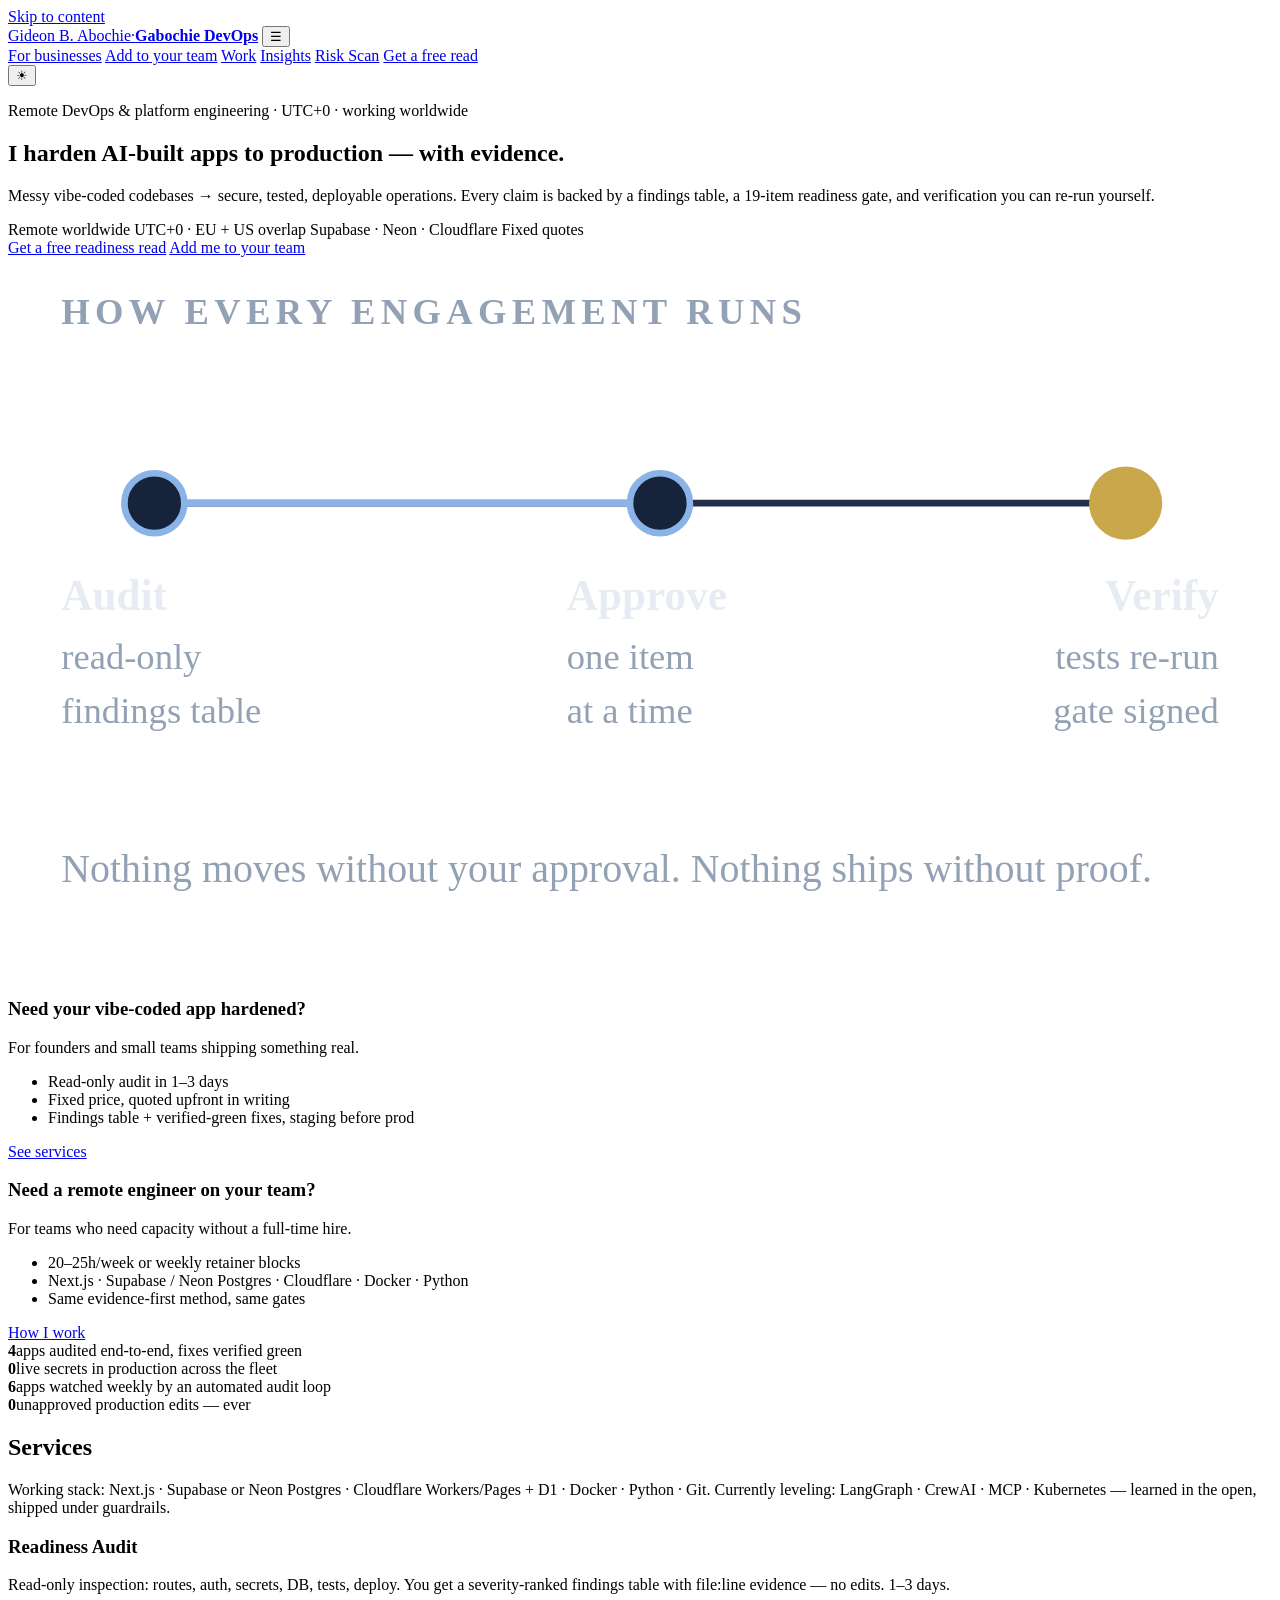
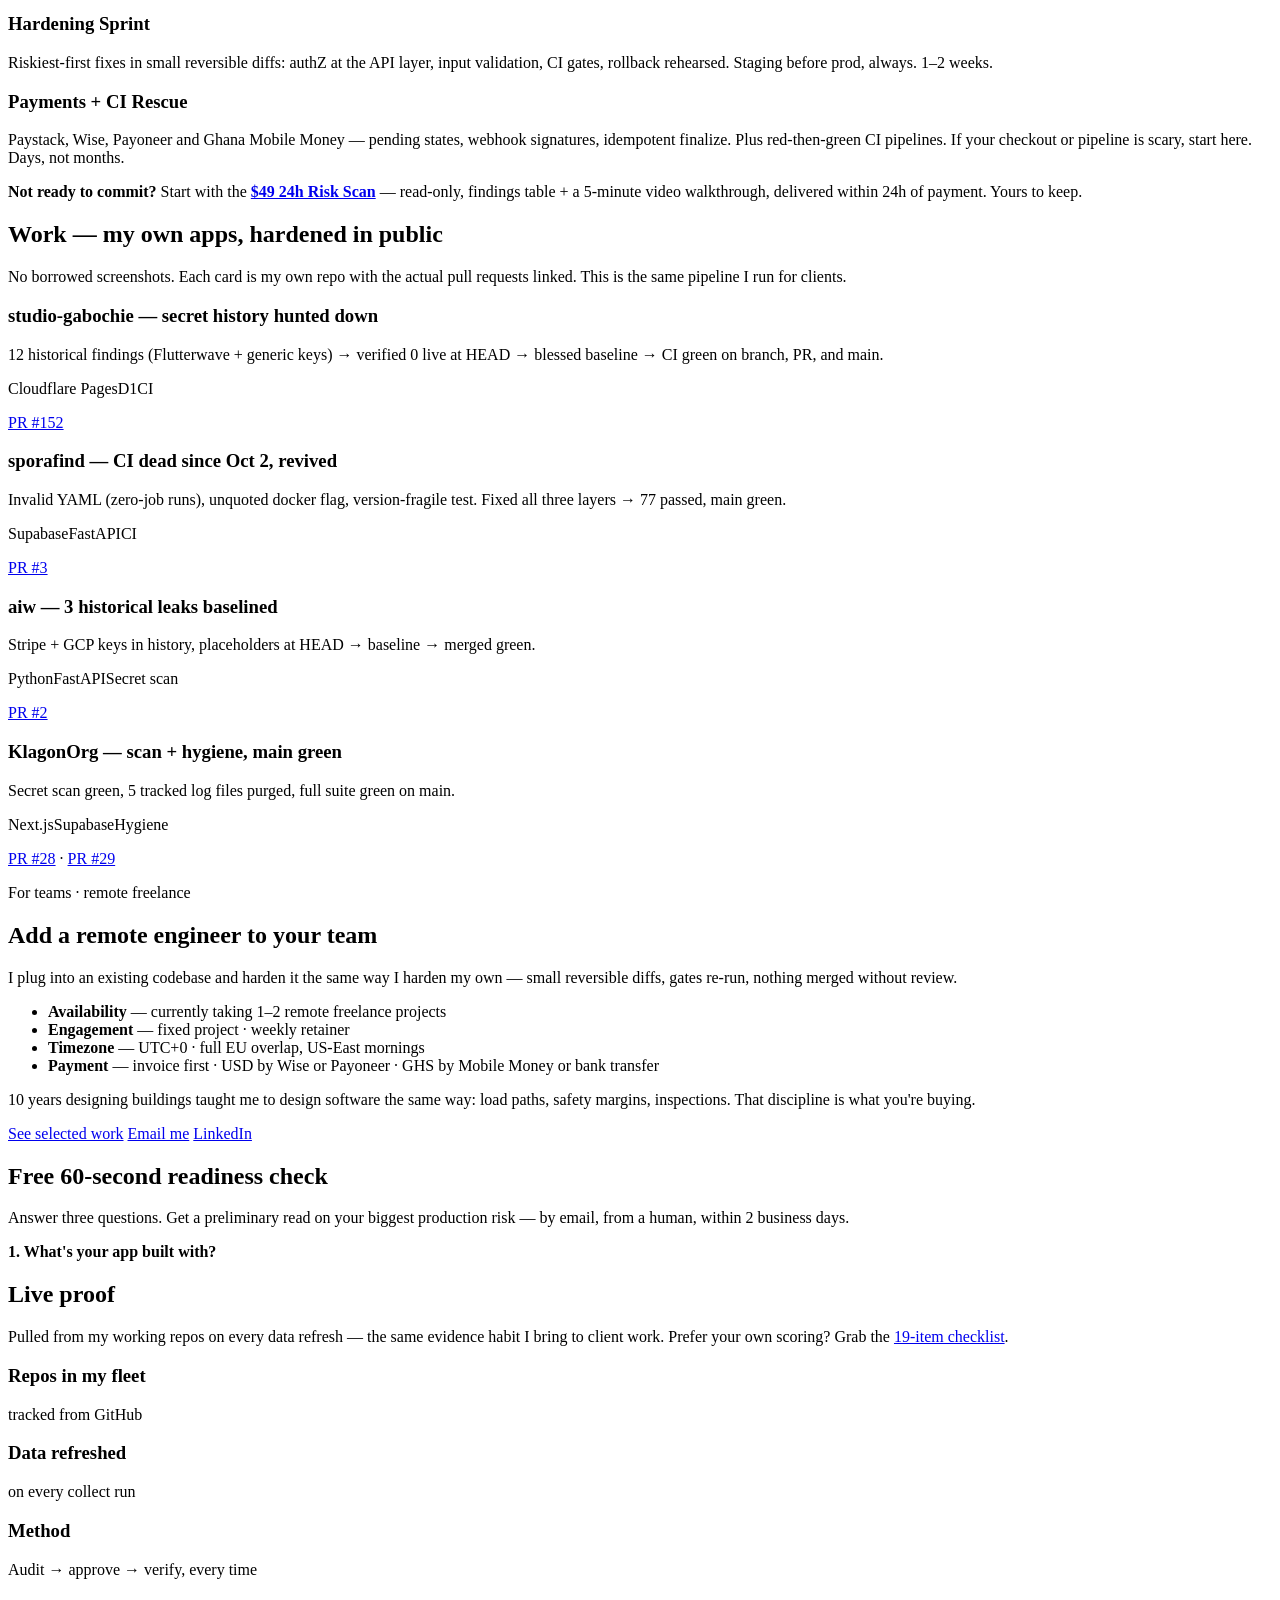
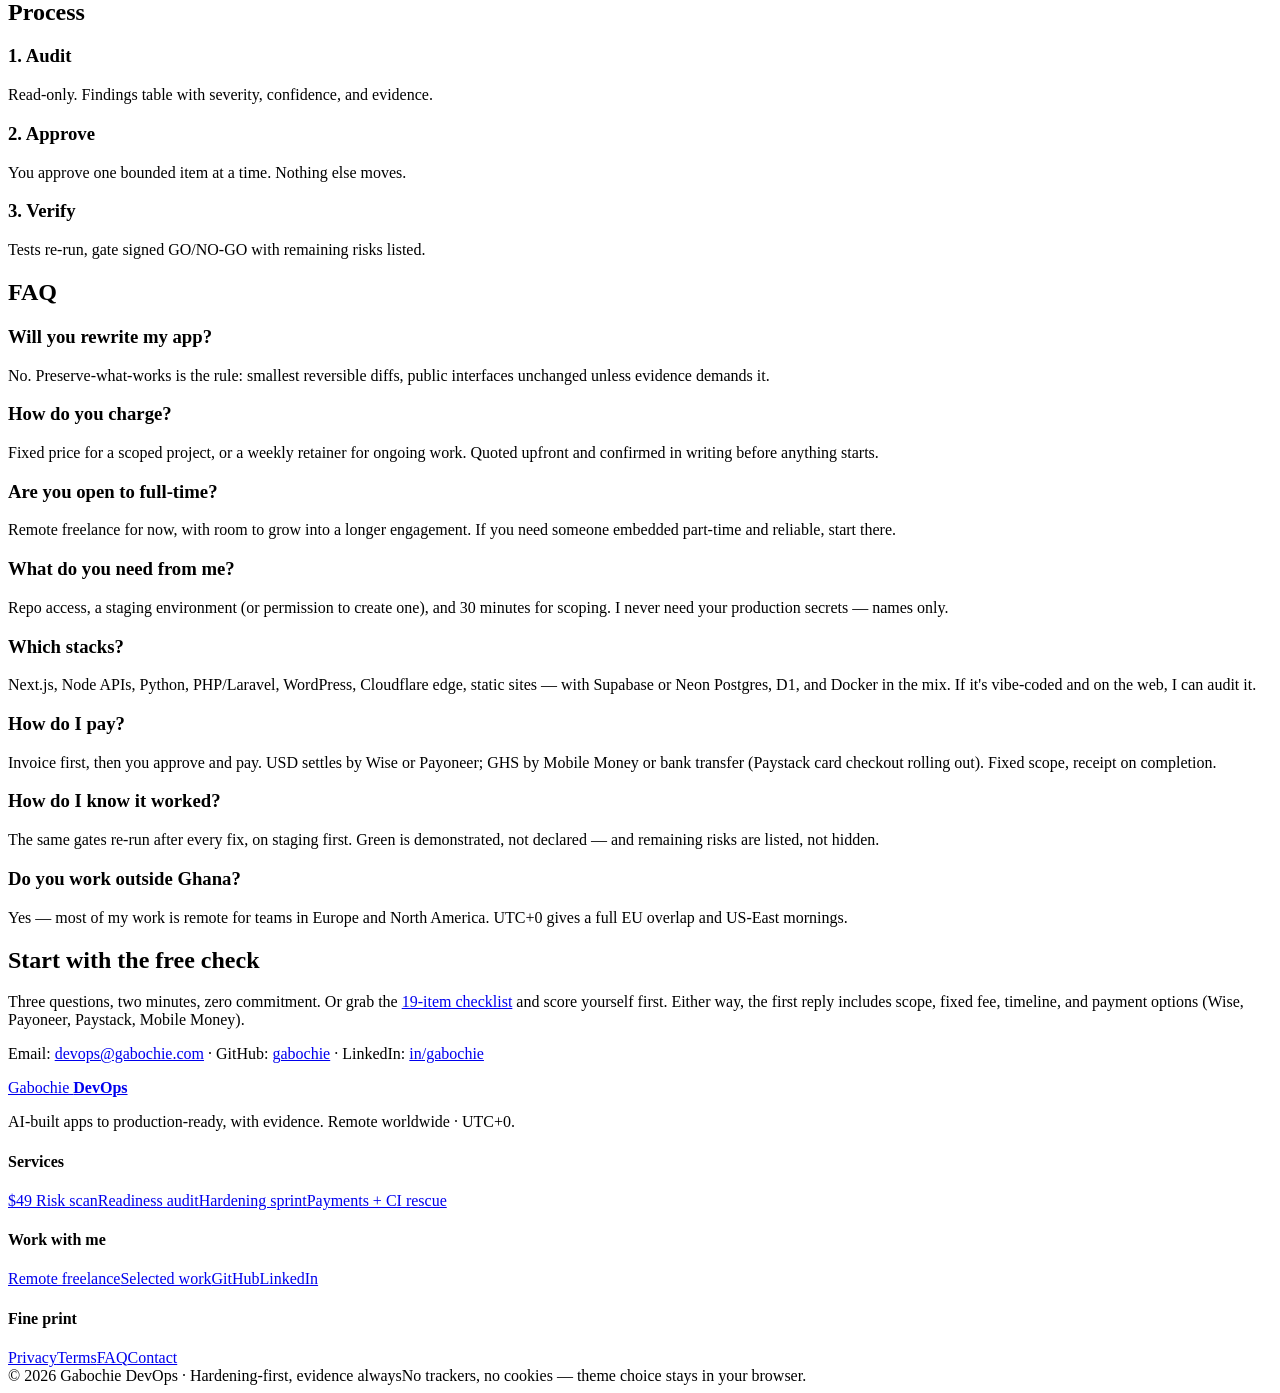
==== commit 1724873e: "copy(honesty): align public promises with reality - invoice-first payments (Wise/Payoneer/MoMo), Pay" ====
--- a/public/index.html
+++ b/public/index.html
@@ -135,7 +135,7 @@
 <div class="card featured"><h3>Hardening Sprint</h3><p class="mut">Riskiest-first fixes in small reversible diffs: authZ at the API layer, input validation, CI gates, rollback rehearsed. Staging before prod, always. 1–2 weeks.</p></div>
 <div class="card"><h3>Payments + CI Rescue</h3><p class="mut">Paystack, Wise, Payoneer and Ghana Mobile Money — pending states, webhook signatures, idempotent finalize. Plus red-then-green CI pipelines. If your checkout or pipeline is scary, start here. Days, not months.</p></div>
 </div>
-<p class="mut" style="margin-top:1rem"><b>Not ready to commit?</b> Start with the <a href="/scan/"><b>$49 24h Risk Scan</b></a> — read-only, findings table + video in one day, yours to keep.</p>
+<p class="mut" style="margin-top:1rem"><b>Not ready to commit?</b> Start with the <a href="/scan/"><b>$49 24h Risk Scan</b></a> — read-only, findings table + a 5-minute video walkthrough, delivered within 24h of payment. Yours to keep.</p>
 </div>
 </section>
 
@@ -161,7 +161,7 @@
 <li><b>Availability</b> — currently taking 1–2 remote freelance projects</li>
 <li><b>Engagement</b> — fixed project · weekly retainer</li>
 <li><b>Timezone</b> — UTC+0 · full EU overlap, US-East mornings</li>
-<li><b>Payment</b> — USD or GHS · Paystack · Wise · Payoneer · Mobile Money · direct invoice</li>
+<li><b>Payment</b> — invoice first · USD by Wise or Payoneer · GHS by Mobile Money or bank transfer</li>
 </ul>
 <p class="mut">10 years designing buildings taught me to design software the same way: load paths, safety margins, inspections. That discipline is what you're buying.</p>
 <div class="cta-row">
@@ -235,7 +235,7 @@
 <div class="card"><h3>Are you open to full-time?</h3><p class="mut">Remote freelance for now, with room to grow into a longer engagement. If you need someone embedded part-time and reliable, start there.</p></div>
 <div class="card"><h3>What do you need from me?</h3><p class="mut">Repo access, a staging environment (or permission to create one), and 30 minutes for scoping. I never need your production secrets — names only.</p></div>
 <div class="card"><h3>Which stacks?</h3><p class="mut">Next.js, Node APIs, Python, PHP/Laravel, WordPress, Cloudflare edge, static sites — with Supabase or Neon Postgres, D1, and Docker in the mix. If it's vibe-coded and on the web, I can audit it.</p></div>
-<div class="card"><h3>How do I pay?</h3><p class="mut">USD invoices settle by Wise or Payoneer. GHS invoices settle by Paystack or Mobile Money. Invoice first, fixed scope, receipt on completion.</p></div>
+<div class="card"><h3>How do I pay?</h3><p class="mut">Invoice first, then you approve and pay. USD settles by Wise or Payoneer; GHS by Mobile Money or bank transfer (Paystack card checkout rolling out). Fixed scope, receipt on completion.</p></div>
 <div class="card"><h3>How do I know it worked?</h3><p class="mut">The same gates re-run after every fix, on staging first. Green is demonstrated, not declared — and remaining risks are listed, not hidden.</p></div>
 <div class="card"><h3>Do you work outside Ghana?</h3><p class="mut">Yes — most of my work is remote for teams in Europe and North America. UTC+0 gives a full EU overlap and US-East mornings.</p></div>
 </div>
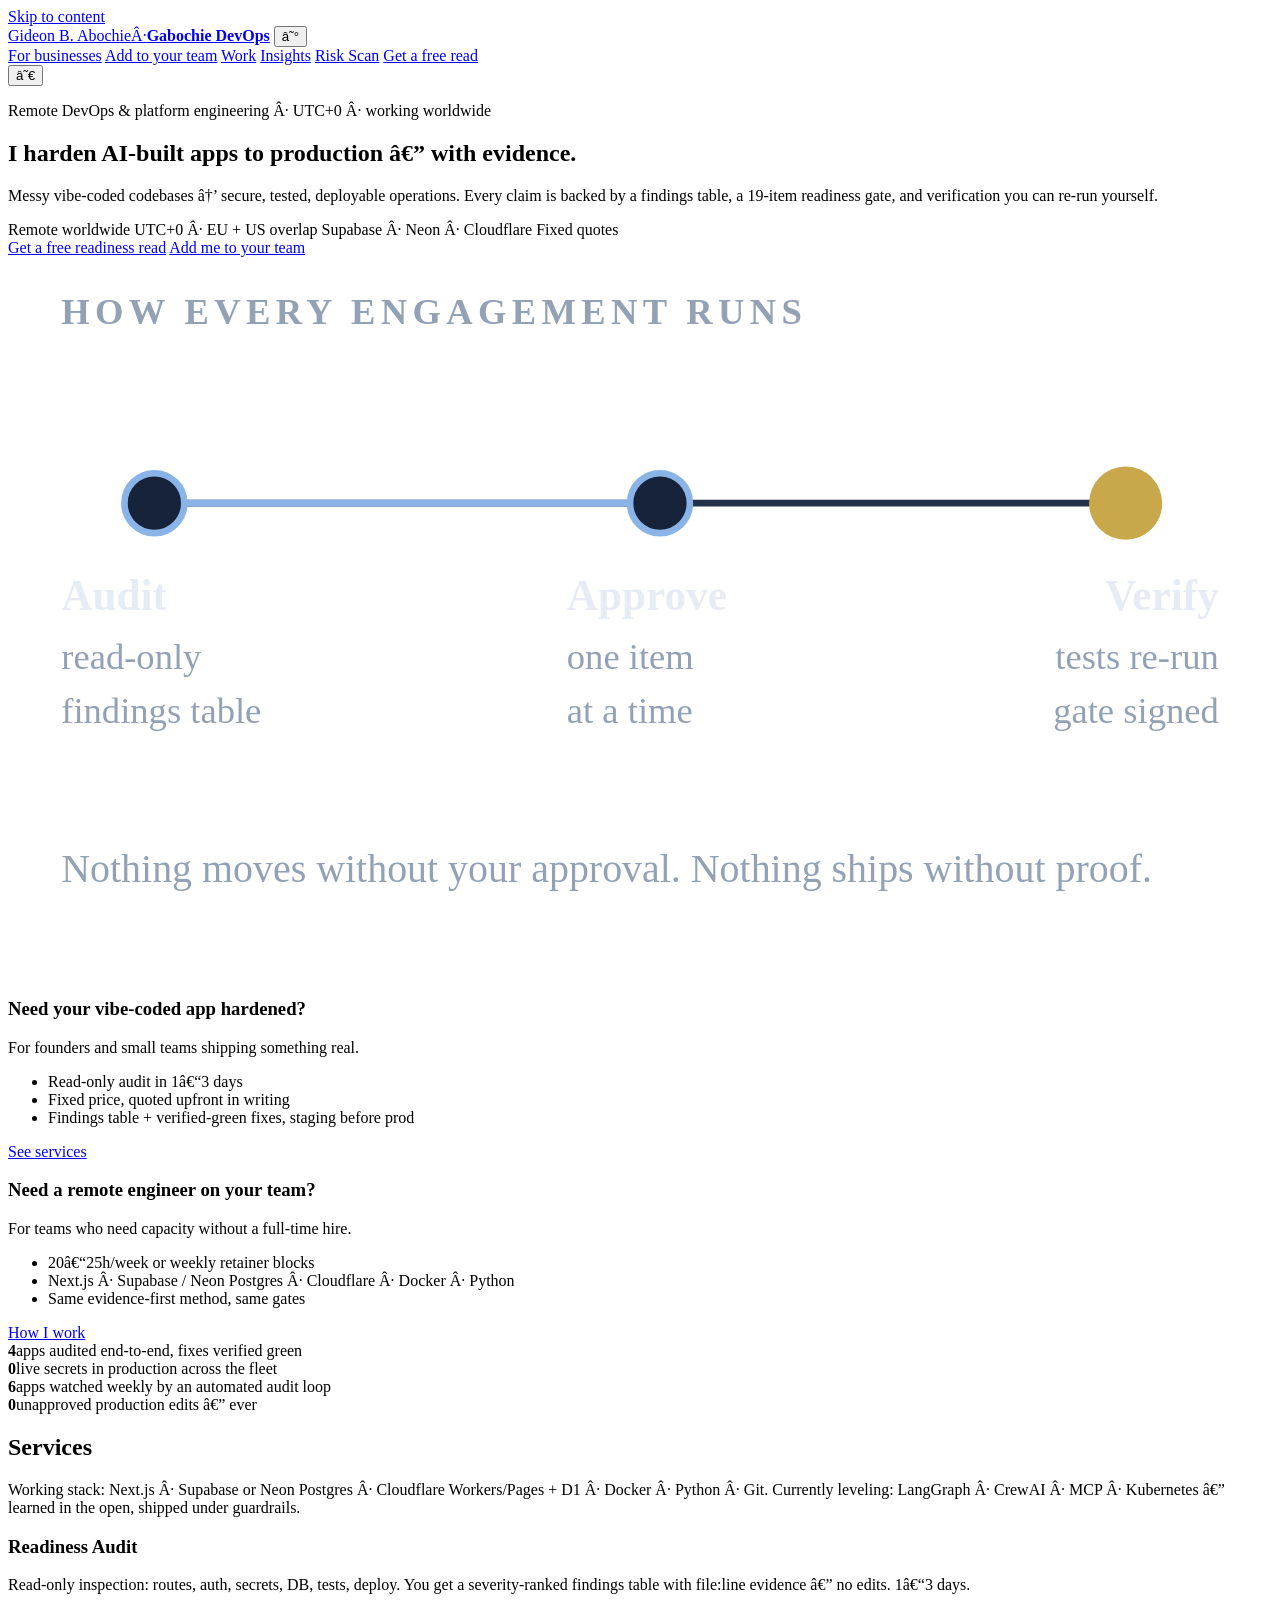
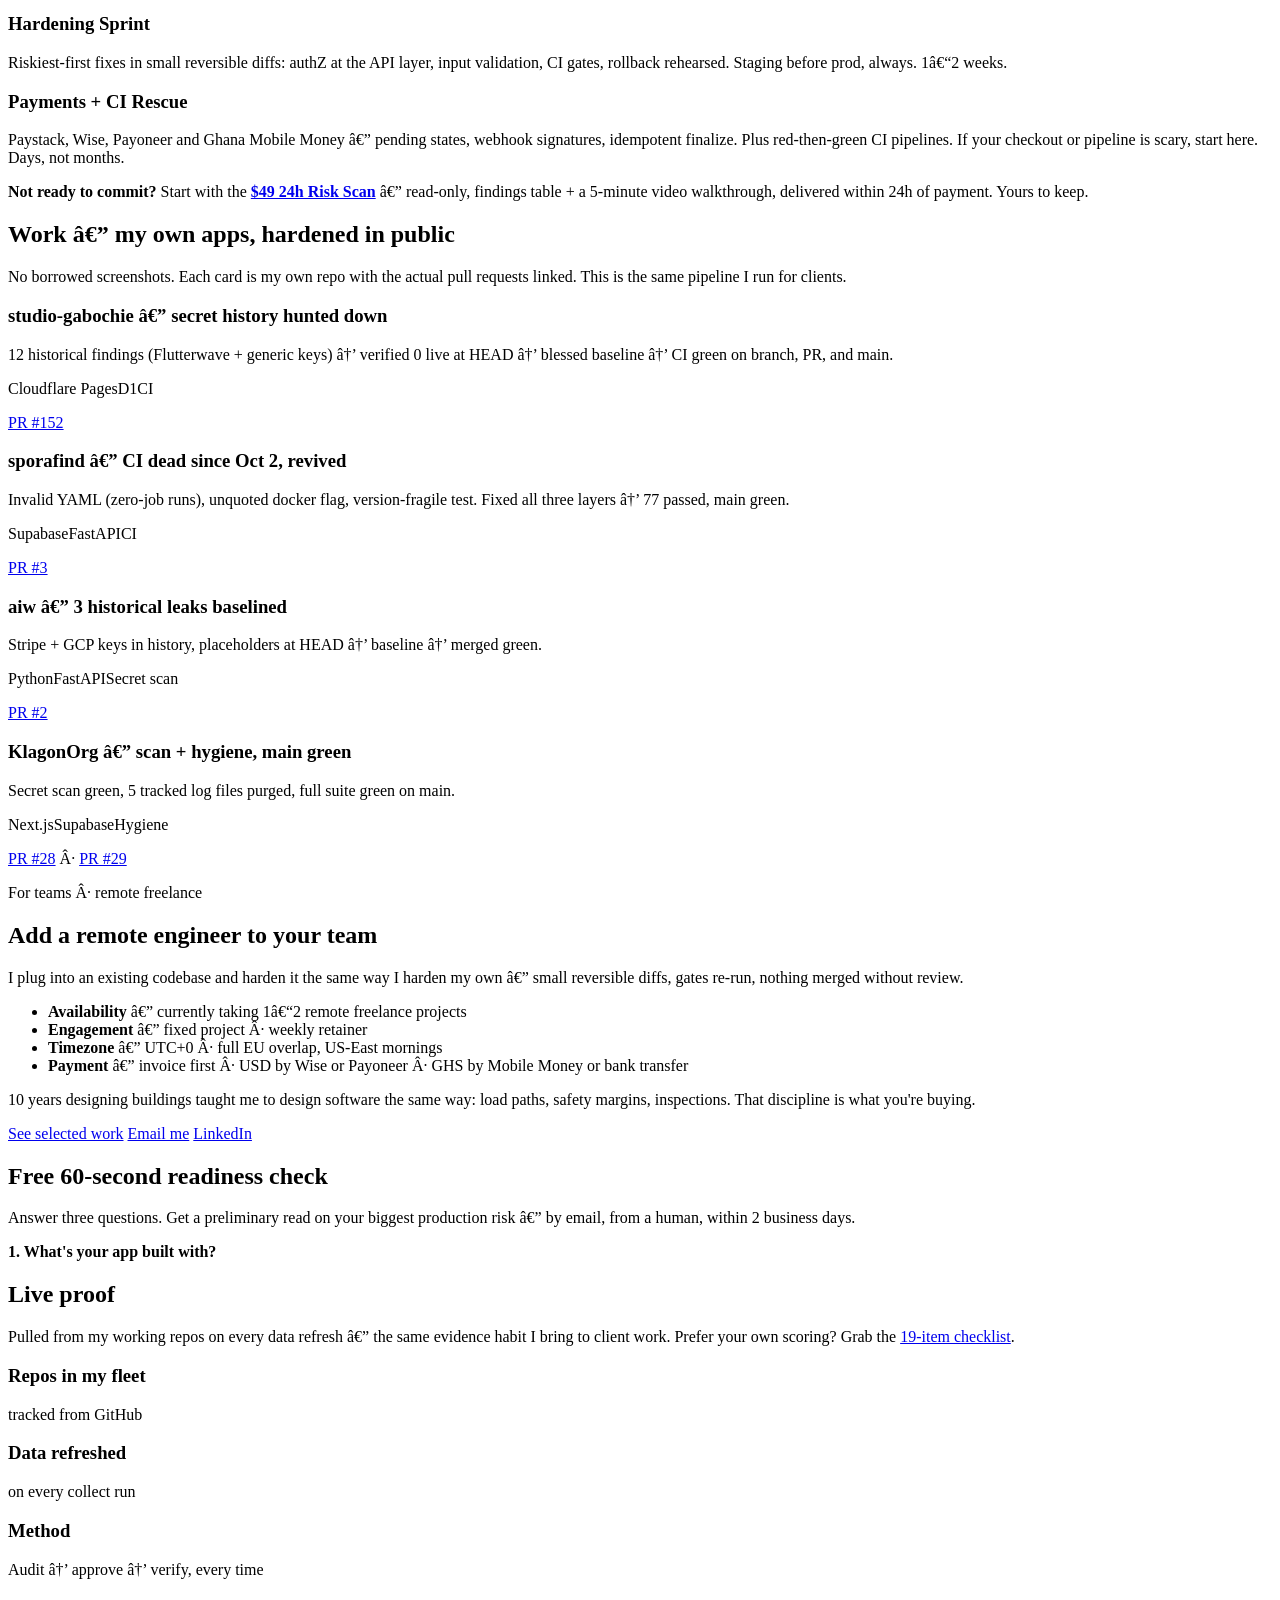
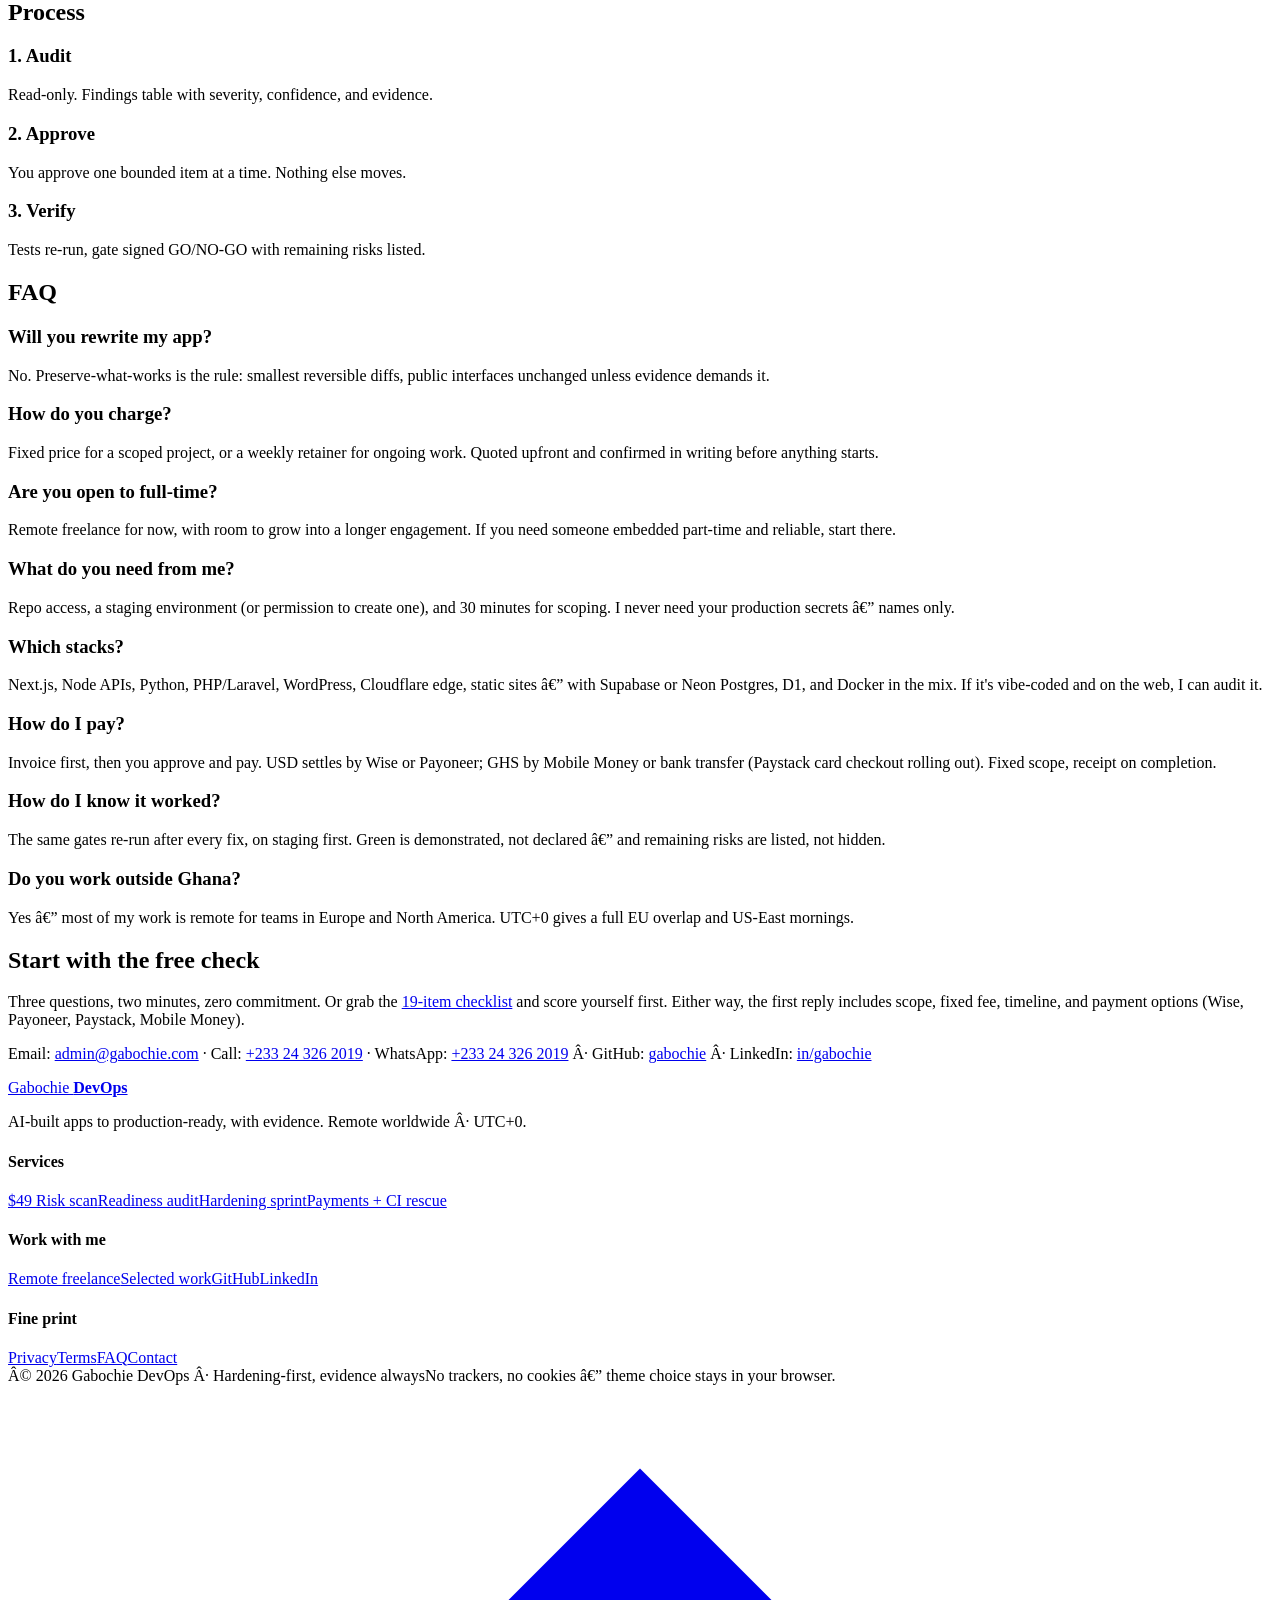
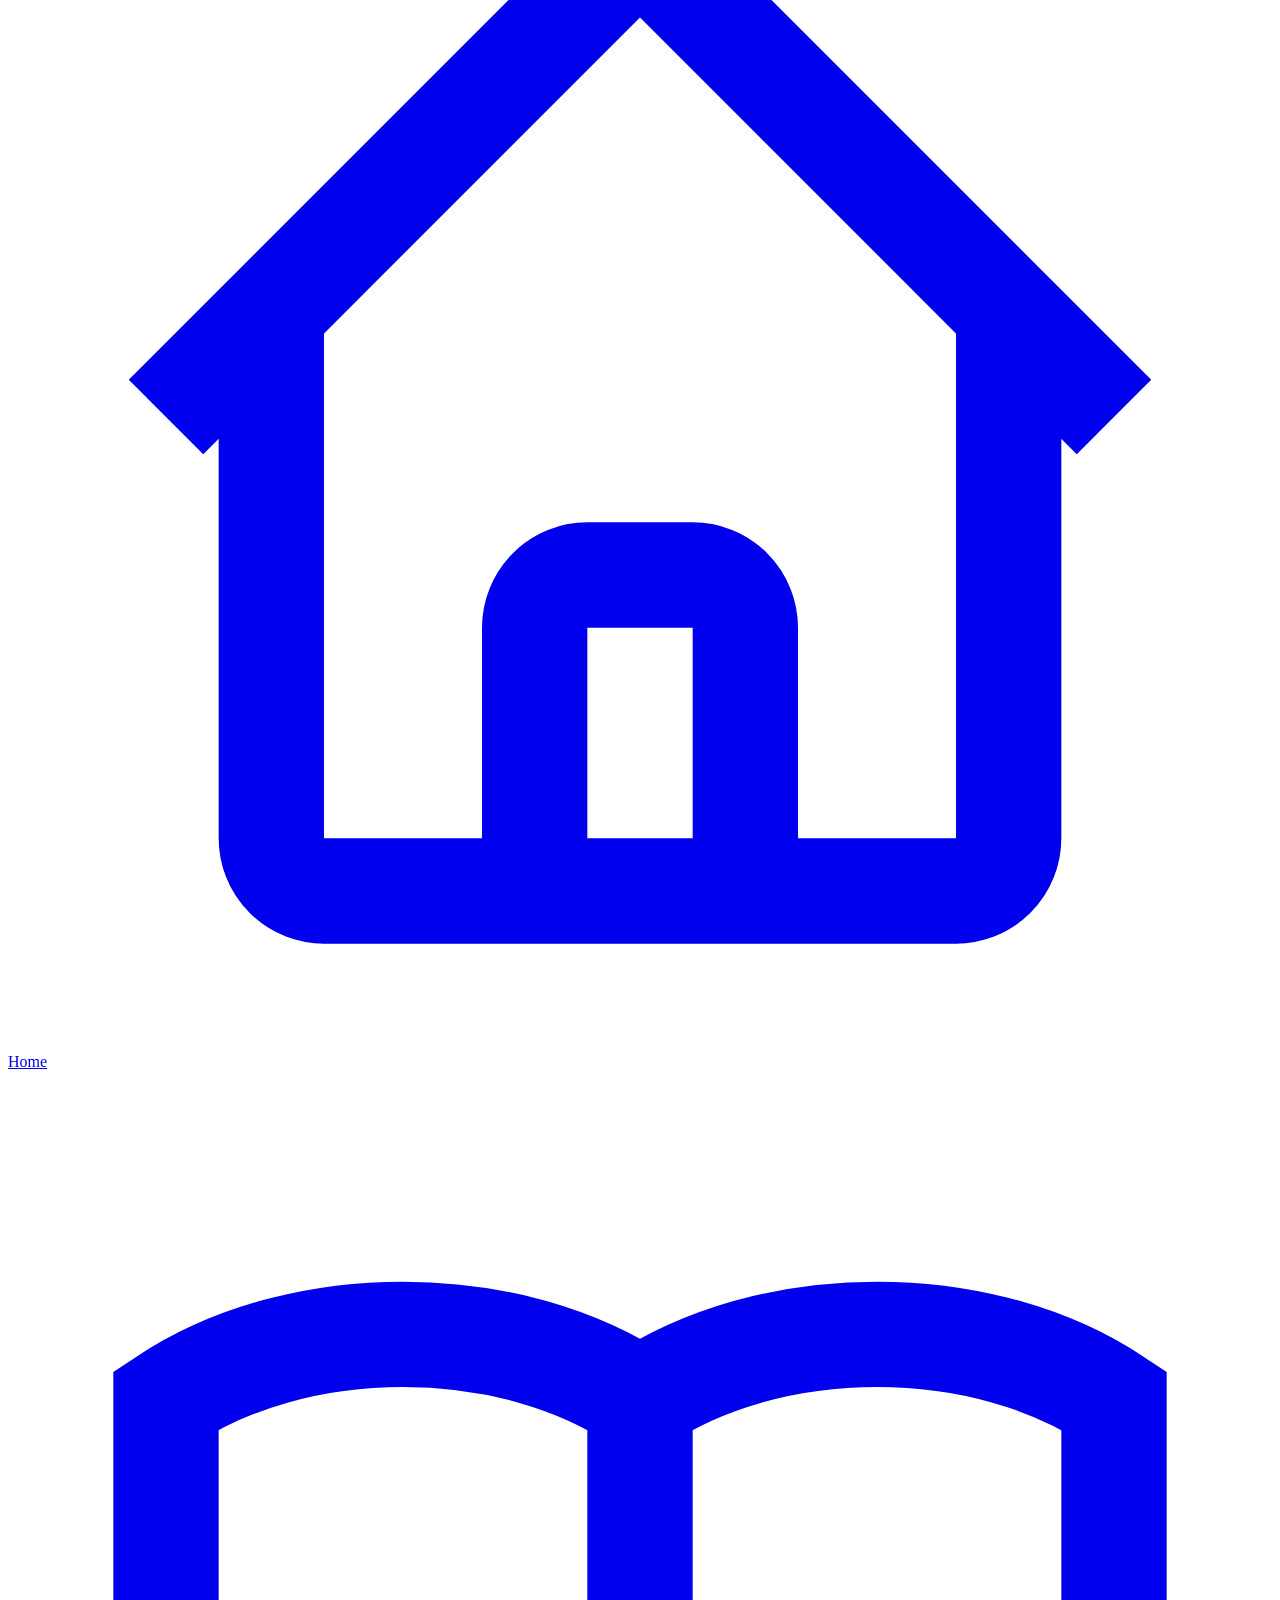
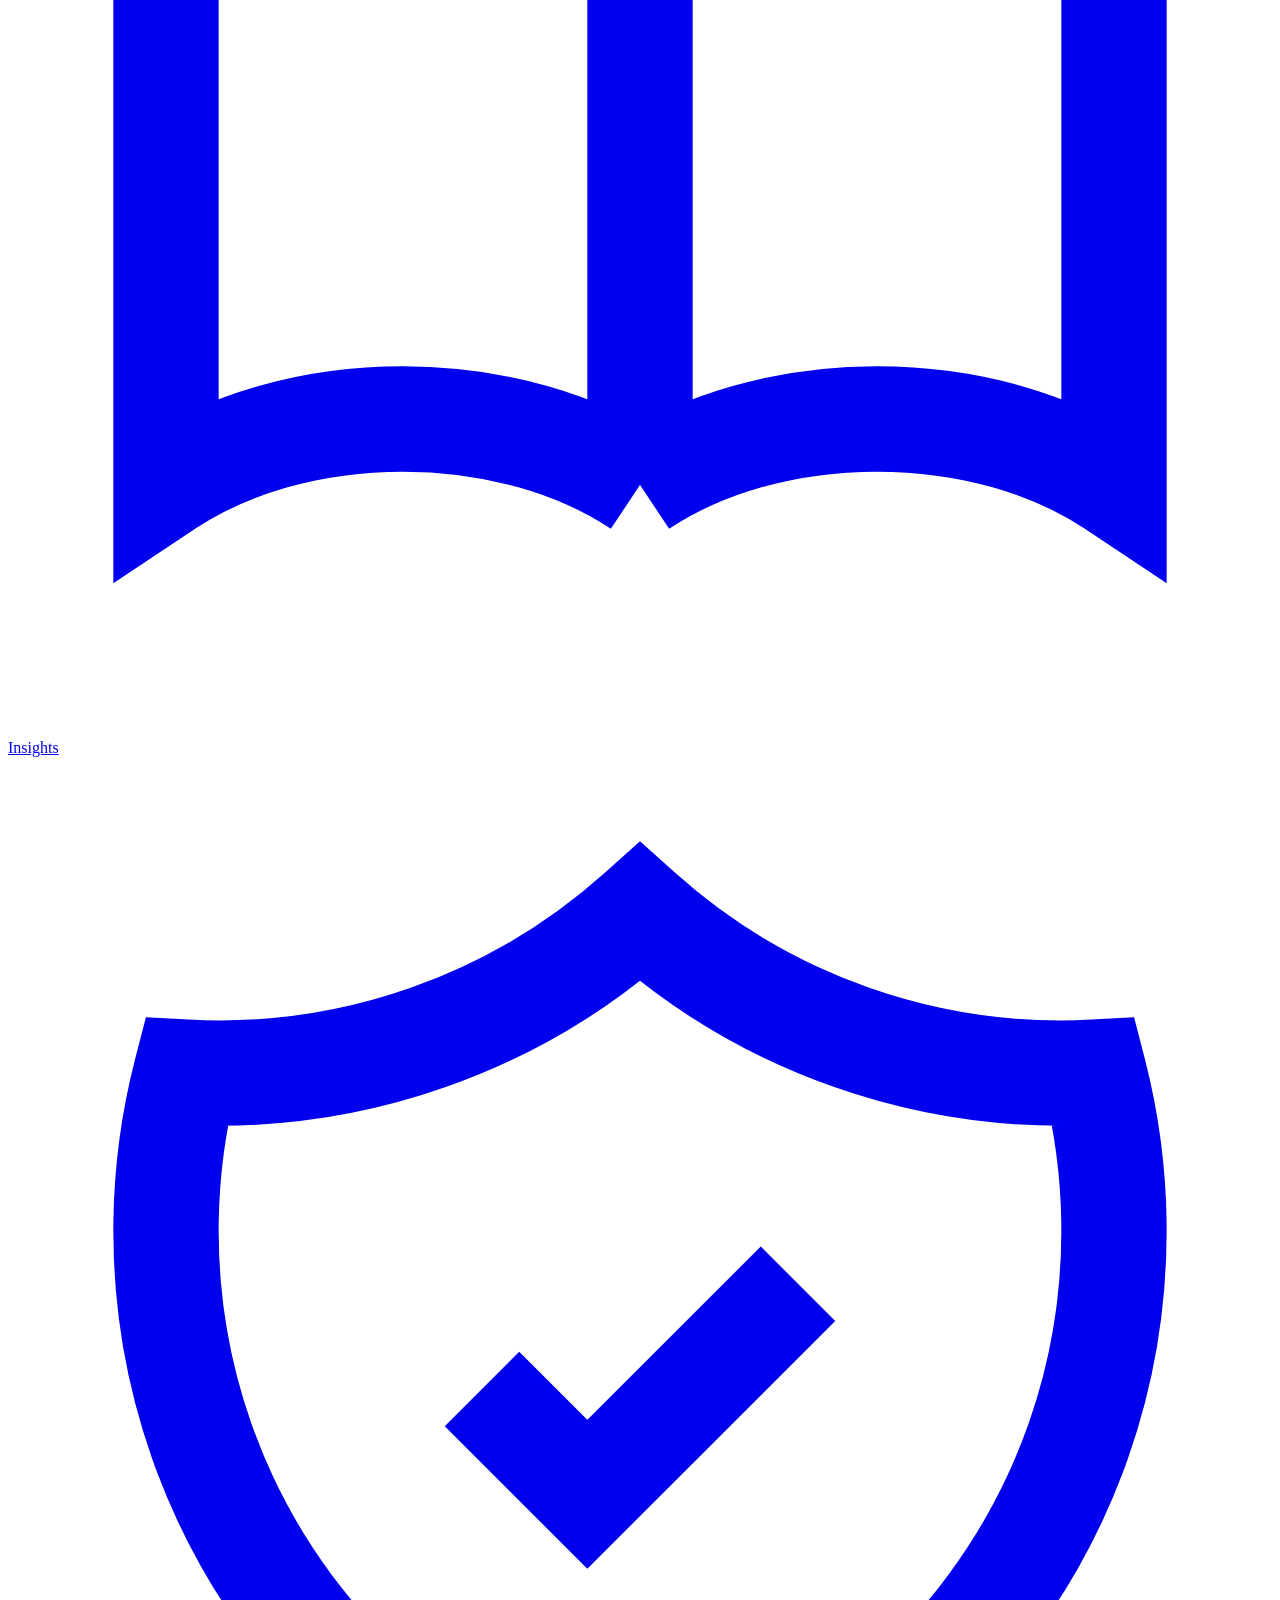
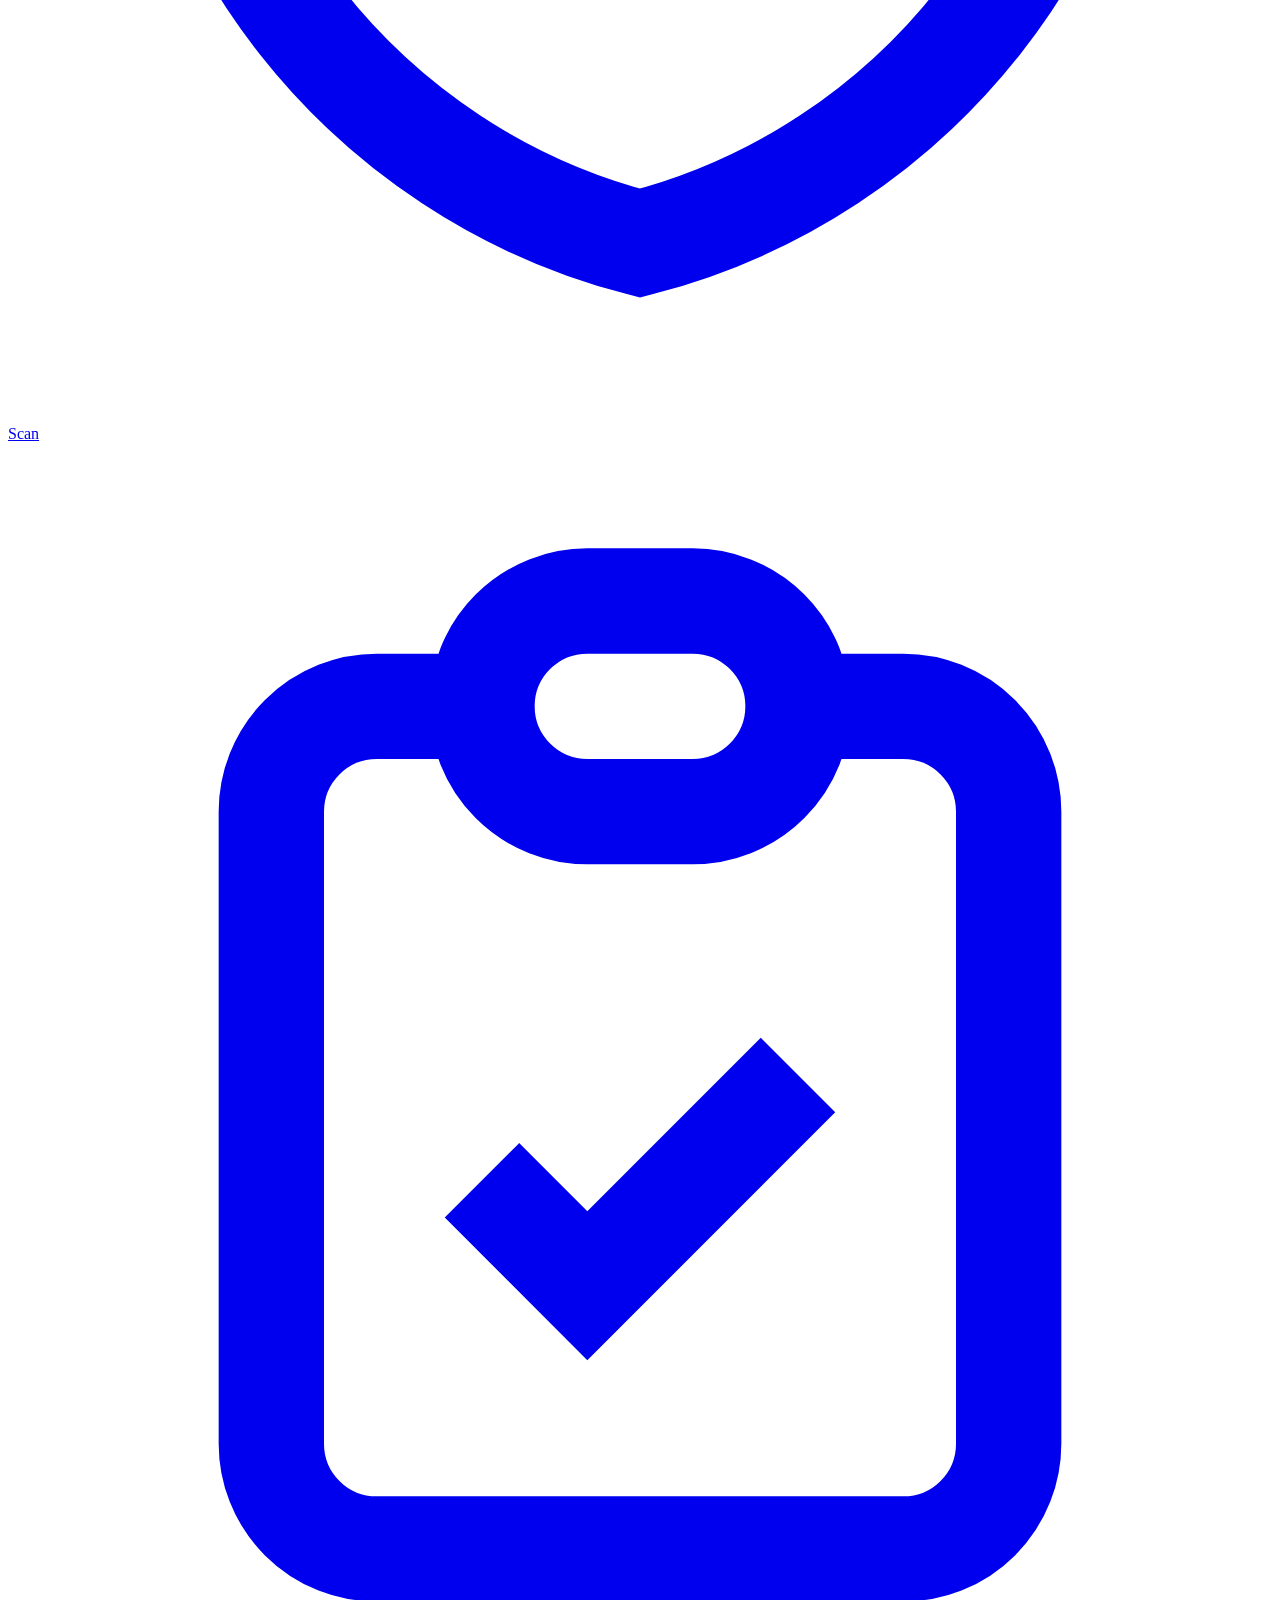
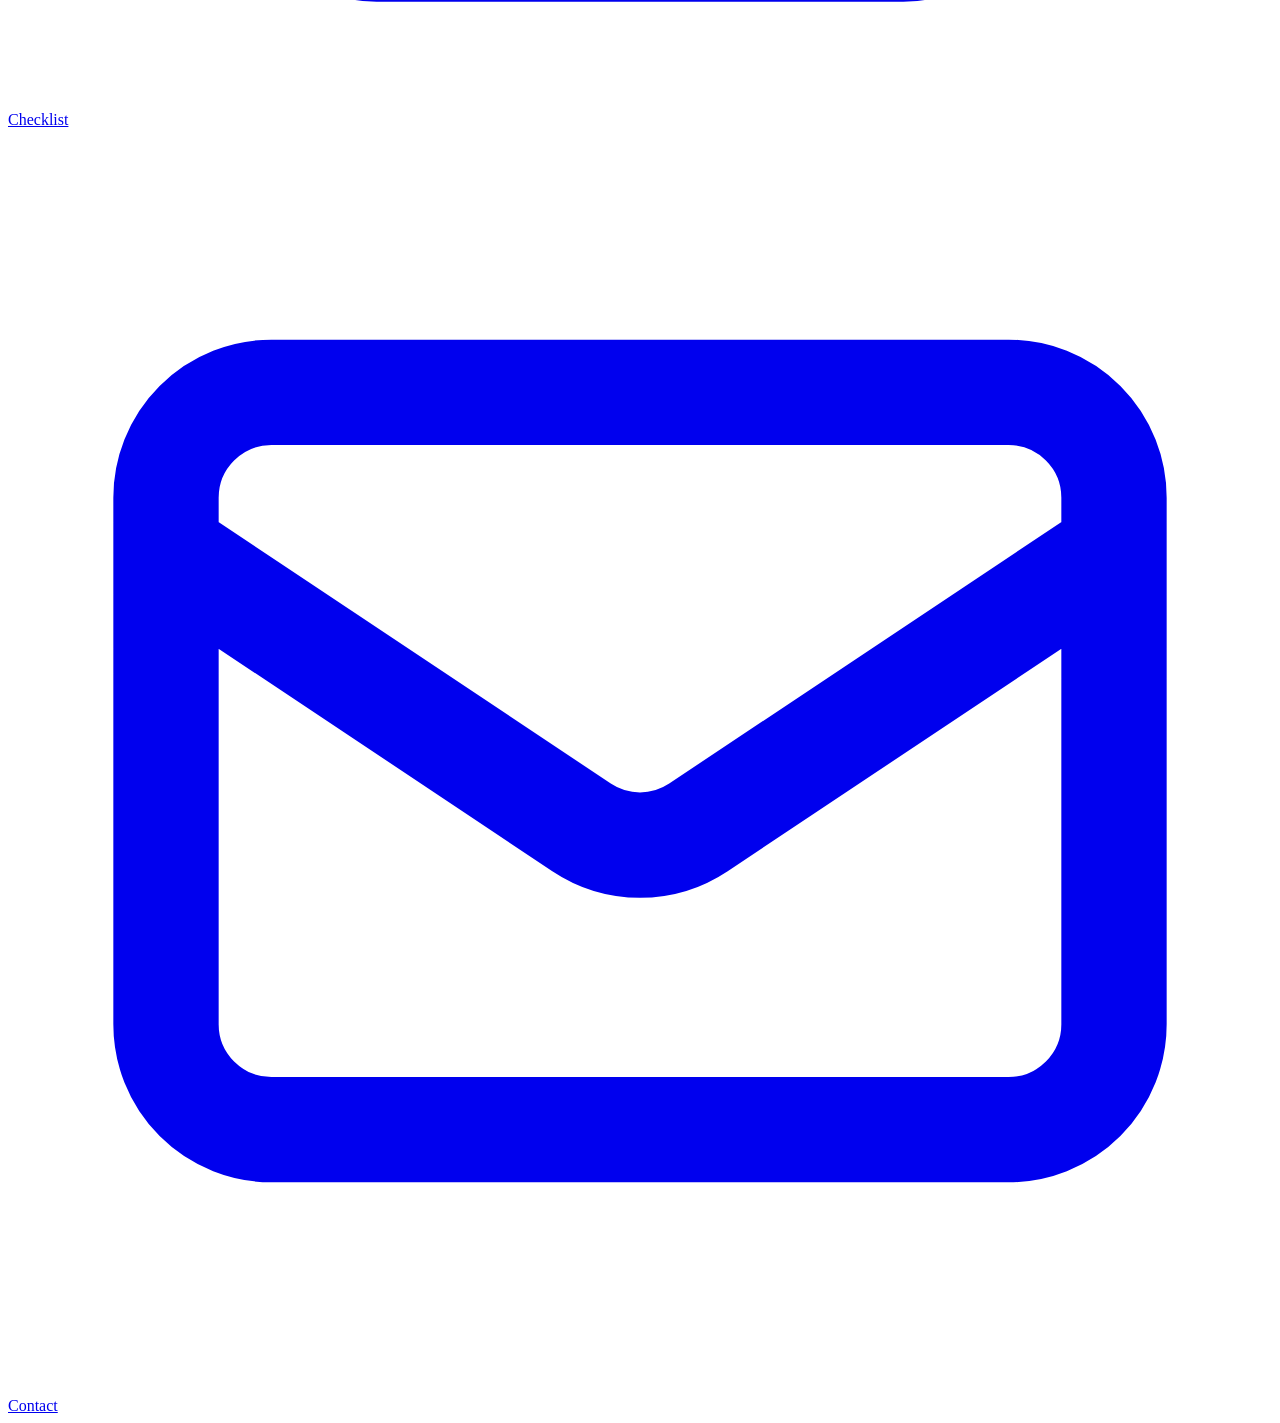
==== commit 64220bfe: "feat: bottom bar nav, updated contact details, consistent primary nav" ====
--- a/public/index.html
+++ b/public/index.html
@@ -1,19 +1,19 @@
-<!doctype html>
+﻿<!doctype html>
 <html lang="en">
 <head>
 <meta charset="utf-8">
 <meta name="viewport" content="width=device-width,initial-scale=1,viewport-fit=cover">
-<title>Gideon B. Abochie — Remote DevOps for AI-built apps · Ghana + worldwide</title>
+<title>Gideon B. Abochie â€” Remote DevOps for AI-built apps Â· Ghana + worldwide</title>
 <meta name="description" content="Remote DevOps &amp; platform engineer for AI-built apps: readiness audits, hardening sprints, Supabase/Neon Postgres, Cloudflare, payment and CI rescue. Fixed quotes, findings tables, verified-green evidence. Working worldwide from UTC+0.">
 <link rel="canonical" href="https://devops.gabochie.com/">
 <meta property="og:type" content="website">
 <meta property="og:site_name" content="Gabochie DevOps">
-<meta property="og:title" content="AI-built apps, hardened to production — with evidence">
+<meta property="og:title" content="AI-built apps, hardened to production â€” with evidence">
 <meta property="og:description" content="Readiness audits, hardening sprints, Supabase/Neon Postgres, payments + CI rescue. Fixed quotes, findings table, verified green. Ghana + worldwide.">
 <meta property="og:url" content="https://devops.gabochie.com/">
 <meta property="og:image" content="https://devops.gabochie.com/og-card.png">
 <meta name="twitter:card" content="summary_large_image">
-<meta name="twitter:title" content="AI-built apps, hardened to production — with evidence">
+<meta name="twitter:title" content="AI-built apps, hardened to production â€” with evidence">
 <meta name="twitter:description" content="Remote DevOps &amp; platform engineer. Audits, sprints, Supabase/Neon, payments + CI rescue. Verified green.">
 <meta name="twitter:image" content="https://devops.gabochie.com/og-card.png">
 <meta name="theme-color" content="#0B1220">
@@ -22,7 +22,7 @@
 <meta name="apple-mobile-web-app-status-bar-style" content="black-translucent">
 <meta name="apple-mobile-web-app-title" content="Gabochie DevOps">
 <script type="application/ld+json">
-{"@context":"https://schema.org","@type":"ProfessionalService","name":"Gabochie DevOps","founder":{"@type":"Person","name":"Gideon B. Abochie","jobTitle":"Platform & DevOps Engineer"},"url":"https://devops.gabochie.com/","description":"Remote production-hardening for AI-built apps: audits, hardening sprints, Supabase/Neon Postgres, Cloudflare, payments and CI rescue.","areaServed":[{"@type":"Country","name":"Ghana"},"Worldwide"],"availableLanguage":["English"],"priceRange":"$49–$2,500","knowsAbout":["Next.js","Supabase","Neon","PostgreSQL","Cloudflare","Docker","Python","CI/CD"],"email":"devops@gabochie.com","sameAs":["https://github.com/gabochie","https://www.linkedin.com/in/gabochie"],"offers":[{"@type":"Offer","name":"Readiness Audit","priceCurrency":"USD"},{"@type":"Offer","name":"Hardening Sprint","priceCurrency":"USD"},{"@type":"Offer","name":"Payments + CI Rescue","priceCurrency":"USD"},{"@type":"Offer","name":"24h Risk Scan","price":"49","priceCurrency":"USD"}]}
+{"@context":"https://schema.org","@type":"ProfessionalService","name":"Gabochie DevOps","founder":{"@type":"Person","name":"Gideon B. Abochie","jobTitle":"Platform & DevOps Engineer"},"url":"https://devops.gabochie.com/","description":"Remote production-hardening for AI-built apps: audits, hardening sprints, Supabase/Neon Postgres, Cloudflare, payments and CI rescue.","areaServed":[{"@type":"Country","name":"Ghana"},"Worldwide"],"availableLanguage":["English"],"priceRange":"$49â€“$2,500","knowsAbout":["Next.js","Supabase","Neon","PostgreSQL","Cloudflare","Docker","Python","CI/CD"],"email":"admin@gabochie.com","telephone":"+233243262019","sameAs":["https://github.com/gabochie","https://www.linkedin.com/in/gabochie"],"offers":[{"@type":"Offer","name":"Readiness Audit","priceCurrency":"USD"},{"@type":"Offer","name":"Hardening Sprint","priceCurrency":"USD"},{"@type":"Offer","name":"Payments + CI Rescue","priceCurrency":"USD"},{"@type":"Offer","name":"24h Risk Scan","price":"49","priceCurrency":"USD"}]}
 </script>
 <script src="/theme.js"></script>
 <link rel="manifest" href="/manifest.webmanifest">
@@ -34,8 +34,8 @@
 <a class="skip-link" href="#main">Skip to content</a>
 
 <header class="top"><div class="wrap">
-<a class="brand" href="/">Gideon B. Abochie<span class="sep">·</span><b>Gabochie DevOps</b></a>
-<button class="nav-toggle" aria-label="Menu" aria-expanded="false" aria-controls="primary-nav">☰</button>
+<a class="brand" href="/">Gideon B. Abochie<span class="sep">Â·</span><b>Gabochie DevOps</b></a>
+<button class="nav-toggle" aria-label="Menu" aria-expanded="false" aria-controls="primary-nav">â˜°</button>
 <nav id="primary-nav" class="main" aria-label="Primary">
 <a href="#business">For businesses</a>
 <a href="#team">Add to your team</a>
@@ -46,7 +46,7 @@
 </nav>
 <div class="tools">
 <button class="install-btn" type="button" data-install hidden>Install app</button>
-<button class="theme-toggle" type="button" data-theme-toggle aria-label="Switch to light theme" aria-pressed="false">☀</button>
+<button class="theme-toggle" type="button" data-theme-toggle aria-label="Switch to light theme" aria-pressed="false">â˜€</button>
 </div>
 </div></header>
 
@@ -56,14 +56,14 @@
 <div class="wrap">
 <div class="hero-grid">
 <div>
-<p class="kicker">Remote DevOps &amp; platform engineering · UTC+0 · working worldwide</p>
-<h1>I harden AI-built apps to production — with evidence.</h1>
-<p class="lead">Messy vibe-coded codebases → secure, tested, deployable operations. Every claim is backed by a
+<p class="kicker">Remote DevOps &amp; platform engineering Â· UTC+0 Â· working worldwide</p>
+<h1>I harden AI-built apps to production â€” with evidence.</h1>
+<p class="lead">Messy vibe-coded codebases â†’ secure, tested, deployable operations. Every claim is backed by a
 findings table, a 19-item readiness gate, and verification you can re-run yourself.</p>
 <div class="chips">
 <span class="chip">Remote worldwide</span>
-<span class="chip">UTC+0 · EU + US overlap</span>
-<span class="chip">Supabase · Neon · Cloudflare</span>
+<span class="chip">UTC+0 Â· EU + US overlap</span>
+<span class="chip">Supabase Â· Neon Â· Cloudflare</span>
 <span class="chip">Fixed quotes</span>
 </div>
 <div class="cta-row">
@@ -98,7 +98,7 @@
 <h3>Need your vibe-coded app hardened?</h3>
 <p class="made">For founders and small teams shipping something real.</p>
 <ul>
-<li>Read-only audit in 1–3 days</li>
+<li>Read-only audit in 1â€“3 days</li>
 <li>Fixed price, quoted upfront in writing</li>
 <li>Findings table + verified-green fixes, staging before prod</li>
 </ul>
@@ -108,8 +108,8 @@
 <h3>Need a remote engineer on your team?</h3>
 <p class="made">For teams who need capacity without a full-time hire.</p>
 <ul>
-<li>20–25h/week or weekly retainer blocks</li>
-<li>Next.js · Supabase / Neon Postgres · Cloudflare · Docker · Python</li>
+<li>20â€“25h/week or weekly retainer blocks</li>
+<li>Next.js Â· Supabase / Neon Postgres Â· Cloudflare Â· Docker Â· Python</li>
 <li>Same evidence-first method, same gates</li>
 </ul>
 <a class="btn ghost" href="#team">How I work</a>
@@ -120,7 +120,7 @@
 <div class="stat"><b>4</b><span>apps audited end-to-end, fixes verified green</span></div>
 <div class="stat"><b>0</b><span>live secrets in production across the fleet</span></div>
 <div class="stat"><b>6</b><span>apps watched weekly by an automated audit loop</span></div>
-<div class="stat"><b>0</b><span>unapproved production edits — ever</span></div>
+<div class="stat"><b>0</b><span>unapproved production edits â€” ever</span></div>
 </div>
 </div>
 </section>
@@ -128,40 +128,40 @@
 <section id="business">
 <div class="wrap">
 <h2>Services</h2>
-<p class="sub">Working stack: Next.js · Supabase or Neon Postgres · Cloudflare Workers/Pages + D1 · Docker · Python · Git.
-Currently leveling: LangGraph · CrewAI · MCP · Kubernetes — learned in the open, shipped under guardrails.</p>
+<p class="sub">Working stack: Next.js Â· Supabase or Neon Postgres Â· Cloudflare Workers/Pages + D1 Â· Docker Â· Python Â· Git.
+Currently leveling: LangGraph Â· CrewAI Â· MCP Â· Kubernetes â€” learned in the open, shipped under guardrails.</p>
 <div class="grid c3">
-<div class="card"><h3>Readiness Audit</h3><p class="mut">Read-only inspection: routes, auth, secrets, DB, tests, deploy. You get a severity-ranked findings table with file:line evidence — no edits. 1–3 days.</p></div>
-<div class="card featured"><h3>Hardening Sprint</h3><p class="mut">Riskiest-first fixes in small reversible diffs: authZ at the API layer, input validation, CI gates, rollback rehearsed. Staging before prod, always. 1–2 weeks.</p></div>
-<div class="card"><h3>Payments + CI Rescue</h3><p class="mut">Paystack, Wise, Payoneer and Ghana Mobile Money — pending states, webhook signatures, idempotent finalize. Plus red-then-green CI pipelines. If your checkout or pipeline is scary, start here. Days, not months.</p></div>
-</div>
-<p class="mut" style="margin-top:1rem"><b>Not ready to commit?</b> Start with the <a href="/scan/"><b>$49 24h Risk Scan</b></a> — read-only, findings table + a 5-minute video walkthrough, delivered within 24h of payment. Yours to keep.</p>
+<div class="card"><h3>Readiness Audit</h3><p class="mut">Read-only inspection: routes, auth, secrets, DB, tests, deploy. You get a severity-ranked findings table with file:line evidence â€” no edits. 1â€“3 days.</p></div>
+<div class="card featured"><h3>Hardening Sprint</h3><p class="mut">Riskiest-first fixes in small reversible diffs: authZ at the API layer, input validation, CI gates, rollback rehearsed. Staging before prod, always. 1â€“2 weeks.</p></div>
+<div class="card"><h3>Payments + CI Rescue</h3><p class="mut">Paystack, Wise, Payoneer and Ghana Mobile Money â€” pending states, webhook signatures, idempotent finalize. Plus red-then-green CI pipelines. If your checkout or pipeline is scary, start here. Days, not months.</p></div>
+</div>
+<p class="mut" style="margin-top:1rem"><b>Not ready to commit?</b> Start with the <a href="/scan/"><b>$49 24h Risk Scan</b></a> â€” read-only, findings table + a 5-minute video walkthrough, delivered within 24h of payment. Yours to keep.</p>
 </div>
 </section>
 
 <section id="work">
 <div class="wrap">
-<h2>Work — my own apps, hardened in public</h2>
+<h2>Work â€” my own apps, hardened in public</h2>
 <p class="sub">No borrowed screenshots. Each card is my own repo with the actual pull requests linked. This is the same pipeline I run for clients.</p>
 <div class="grid c2">
-<div class="card"><h3>studio-gabochie — secret history hunted down</h3><p class="mut">12 historical findings (Flutterwave + generic keys) → verified 0 live at HEAD → blessed baseline → CI green on branch, PR, and main.</p><p class="chips"><span class="chip">Cloudflare Pages</span><span class="chip">D1</span><span class="chip">CI</span></p><p><a href="https://github.com/gabochie/studio-gabochie/pull/152">PR #152</a></p></div>
-<div class="card"><h3>sporafind — CI dead since Oct 2, revived</h3><p class="mut">Invalid YAML (zero-job runs), unquoted docker flag, version-fragile test. Fixed all three layers → 77 passed, main green.</p><p class="chips"><span class="chip">Supabase</span><span class="chip">FastAPI</span><span class="chip">CI</span></p><p><a href="https://github.com/gabochie/sporafind/pull/3">PR #3</a></p></div>
-<div class="card"><h3>aiw — 3 historical leaks baselined</h3><p class="mut">Stripe + GCP keys in history, placeholders at HEAD → baseline → merged green.</p><p class="chips"><span class="chip">Python</span><span class="chip">FastAPI</span><span class="chip">Secret scan</span></p><p><a href="https://github.com/gabochie/aiw/pull/2">PR #2</a></p></div>
-<div class="card"><h3>KlagonOrg — scan + hygiene, main green</h3><p class="mut">Secret scan green, 5 tracked log files purged, full suite green on main.</p><p class="chips"><span class="chip">Next.js</span><span class="chip">Supabase</span><span class="chip">Hygiene</span></p><p><a href="https://github.com/gabochie/KlagonOrg/pull/28">PR #28</a> · <a href="https://github.com/gabochie/KlagonOrg/pull/29">PR #29</a></p></div>
+<div class="card"><h3>studio-gabochie â€” secret history hunted down</h3><p class="mut">12 historical findings (Flutterwave + generic keys) â†’ verified 0 live at HEAD â†’ blessed baseline â†’ CI green on branch, PR, and main.</p><p class="chips"><span class="chip">Cloudflare Pages</span><span class="chip">D1</span><span class="chip">CI</span></p><p><a href="https://github.com/gabochie/studio-gabochie/pull/152">PR #152</a></p></div>
+<div class="card"><h3>sporafind â€” CI dead since Oct 2, revived</h3><p class="mut">Invalid YAML (zero-job runs), unquoted docker flag, version-fragile test. Fixed all three layers â†’ 77 passed, main green.</p><p class="chips"><span class="chip">Supabase</span><span class="chip">FastAPI</span><span class="chip">CI</span></p><p><a href="https://github.com/gabochie/sporafind/pull/3">PR #3</a></p></div>
+<div class="card"><h3>aiw â€” 3 historical leaks baselined</h3><p class="mut">Stripe + GCP keys in history, placeholders at HEAD â†’ baseline â†’ merged green.</p><p class="chips"><span class="chip">Python</span><span class="chip">FastAPI</span><span class="chip">Secret scan</span></p><p><a href="https://github.com/gabochie/aiw/pull/2">PR #2</a></p></div>
+<div class="card"><h3>KlagonOrg â€” scan + hygiene, main green</h3><p class="mut">Secret scan green, 5 tracked log files purged, full suite green on main.</p><p class="chips"><span class="chip">Next.js</span><span class="chip">Supabase</span><span class="chip">Hygiene</span></p><p><a href="https://github.com/gabochie/KlagonOrg/pull/28">PR #28</a> Â· <a href="https://github.com/gabochie/KlagonOrg/pull/29">PR #29</a></p></div>
 </div>
 </div>
 </section>
 
 <section id="team" class="band">
 <div class="wrap">
-<p class="kicker">For teams · remote freelance</p>
+<p class="kicker">For teams Â· remote freelance</p>
 <h2>Add a remote engineer to your team</h2>
-<p class="sub" style="color:var(--paper-mut)">I plug into an existing codebase and harden it the same way I harden my own — small reversible diffs, gates re-run, nothing merged without review.</p>
+<p class="sub" style="color:var(--paper-mut)">I plug into an existing codebase and harden it the same way I harden my own â€” small reversible diffs, gates re-run, nothing merged without review.</p>
 <ul class="facts">
-<li><b>Availability</b> — currently taking 1–2 remote freelance projects</li>
-<li><b>Engagement</b> — fixed project · weekly retainer</li>
-<li><b>Timezone</b> — UTC+0 · full EU overlap, US-East mornings</li>
-<li><b>Payment</b> — invoice first · USD by Wise or Payoneer · GHS by Mobile Money or bank transfer</li>
+<li><b>Availability</b> â€” currently taking 1â€“2 remote freelance projects</li>
+<li><b>Engagement</b> â€” fixed project Â· weekly retainer</li>
+<li><b>Timezone</b> â€” UTC+0 Â· full EU overlap, US-East mornings</li>
+<li><b>Payment</b> â€” invoice first Â· USD by Wise or Payoneer Â· GHS by Mobile Money or bank transfer</li>
 </ul>
 <p class="mut">10 years designing buildings taught me to design software the same way: load paths, safety margins, inspections. That discipline is what you're buying.</p>
 <div class="cta-row">
@@ -175,7 +175,7 @@
 <section id="assess">
 <div class="wrap">
 <h2>Free 60-second readiness check</h2>
-<p class="sub">Answer three questions. Get a preliminary read on your biggest production risk — by email, from a human, within 2 business days.</p>
+<p class="sub">Answer three questions. Get a preliminary read on your biggest production risk â€” by email, from a human, within 2 business days.</p>
 <div class="card">
 <div id="quiz">
 <div class="qstep" data-step="1">
@@ -189,7 +189,7 @@
 <div class="qstep" data-step="3" hidden>
 <p><label for="lead-url">Your app's URL (optional)</label><br><input id="lead-url" type="url" inputmode="url" placeholder="https://your-app.com" maxlength="200" style="width:100%;max-width:28rem;padding:.6rem;border-radius:.5rem;border:1px solid var(--line2);background:var(--panel);color:var(--ink)"></p>
 <p><label for="lead-email">Where should I send your preliminary read?</label><br><input id="lead-email" type="email" required placeholder="you@company.com" maxlength="254" style="width:100%;max-width:28rem;padding:.6rem;border-radius:.5rem;border:1px solid var(--line2);background:var(--panel);color:var(--ink)"></p>
-<p class="mut" style="font-size:.85rem"><input id="lead-consent" type="checkbox"> <label for="lead-consent">I agree to be emailed my assessment and one follow-up. No list, no spam — delete on request.</label></p>
+<p class="mut" style="font-size:.85rem"><input id="lead-consent" type="checkbox"> <label for="lead-consent">I agree to be emailed my assessment and one follow-up. No list, no spam â€” delete on request.</label></p>
 <p style="position:absolute;left:-9999px" aria-hidden="true"><input id="lead-website" type="text" tabindex="-1" autocomplete="off"></p>
 <p><button class="btn" id="lead-submit">Get my preliminary read</button> <button class="btn ghost" id="lead-back" type="button">Back</button></p>
 <p id="lead-msg" class="mut" role="status"></p>
@@ -206,11 +206,11 @@
 <section id="proof">
 <div class="wrap">
 <h2>Live proof</h2>
-<p class="sub">Pulled from my working repos on every data refresh — the same evidence habit I bring to client work. Prefer your own scoring? Grab the <a href="/checklist/">19-item checklist</a>.</p>
+<p class="sub">Pulled from my working repos on every data refresh â€” the same evidence habit I bring to client work. Prefer your own scoring? Grab the <a href="/checklist/">19-item checklist</a>.</p>
 <div id="proof-strip" class="grid c3">
 <div class="card"><h3>Repos in my fleet</h3><p class="mut">tracked from GitHub</p></div>
 <div class="card"><h3>Data refreshed</h3><p class="mut">on every collect run</p></div>
-<div class="card"><h3>Method</h3><p class="mut">Audit → approve → verify, every time</p></div>
+<div class="card"><h3>Method</h3><p class="mut">Audit â†’ approve â†’ verify, every time</p></div>
 </div>
 </div>
 </section>
@@ -233,11 +233,11 @@
 <div class="card"><h3>Will you rewrite my app?</h3><p class="mut">No. Preserve-what-works is the rule: smallest reversible diffs, public interfaces unchanged unless evidence demands it.</p></div>
 <div class="card"><h3>How do you charge?</h3><p class="mut">Fixed price for a scoped project, or a weekly retainer for ongoing work. Quoted upfront and confirmed in writing before anything starts.</p></div>
 <div class="card"><h3>Are you open to full-time?</h3><p class="mut">Remote freelance for now, with room to grow into a longer engagement. If you need someone embedded part-time and reliable, start there.</p></div>
-<div class="card"><h3>What do you need from me?</h3><p class="mut">Repo access, a staging environment (or permission to create one), and 30 minutes for scoping. I never need your production secrets — names only.</p></div>
-<div class="card"><h3>Which stacks?</h3><p class="mut">Next.js, Node APIs, Python, PHP/Laravel, WordPress, Cloudflare edge, static sites — with Supabase or Neon Postgres, D1, and Docker in the mix. If it's vibe-coded and on the web, I can audit it.</p></div>
+<div class="card"><h3>What do you need from me?</h3><p class="mut">Repo access, a staging environment (or permission to create one), and 30 minutes for scoping. I never need your production secrets â€” names only.</p></div>
+<div class="card"><h3>Which stacks?</h3><p class="mut">Next.js, Node APIs, Python, PHP/Laravel, WordPress, Cloudflare edge, static sites â€” with Supabase or Neon Postgres, D1, and Docker in the mix. If it's vibe-coded and on the web, I can audit it.</p></div>
 <div class="card"><h3>How do I pay?</h3><p class="mut">Invoice first, then you approve and pay. USD settles by Wise or Payoneer; GHS by Mobile Money or bank transfer (Paystack card checkout rolling out). Fixed scope, receipt on completion.</p></div>
-<div class="card"><h3>How do I know it worked?</h3><p class="mut">The same gates re-run after every fix, on staging first. Green is demonstrated, not declared — and remaining risks are listed, not hidden.</p></div>
-<div class="card"><h3>Do you work outside Ghana?</h3><p class="mut">Yes — most of my work is remote for teams in Europe and North America. UTC+0 gives a full EU overlap and US-East mornings.</p></div>
+<div class="card"><h3>How do I know it worked?</h3><p class="mut">The same gates re-run after every fix, on staging first. Green is demonstrated, not declared â€” and remaining risks are listed, not hidden.</p></div>
+<div class="card"><h3>Do you work outside Ghana?</h3><p class="mut">Yes â€” most of my work is remote for teams in Europe and North America. UTC+0 gives a full EU overlap and US-East mornings.</p></div>
 </div>
 </div>
 </section>
@@ -247,7 +247,7 @@
 <h2>Start with the free check</h2>
 <div class="card">
 <p class="mut">Three questions, two minutes, zero commitment. Or grab the <a href="/checklist/">19-item checklist</a> and score yourself first. Either way, the first reply includes scope, fixed fee, timeline, and payment options (Wise, Payoneer, Paystack, Mobile Money).</p>
-<p>Email: <a href="mailto:devops@gabochie.com">devops@gabochie.com</a> · GitHub: <a href="https://github.com/gabochie">gabochie</a> · LinkedIn: <a href="https://www.linkedin.com/in/gabochie">in/gabochie</a></p>
+<p>Email: <a href="mailto:admin@gabochie.com">admin@gabochie.com</a> · Call: <a href="tel:+233243262019">+233 24 326 2019</a> · WhatsApp: <a href="https://wa.me/233243262019">+233 24 326 2019</a> Â· GitHub: <a href="https://github.com/gabochie">gabochie</a> Â· LinkedIn: <a href="https://www.linkedin.com/in/gabochie">in/gabochie</a></p>
 </div>
 </div>
 </section>
@@ -258,7 +258,7 @@
 <div class="cols">
 <div>
 <a class="brand" href="/">Gabochie <b>DevOps</b></a>
-<p>AI-built apps to production-ready, with evidence. Remote worldwide · UTC+0.</p>
+<p>AI-built apps to production-ready, with evidence. Remote worldwide Â· UTC+0.</p>
 </div>
 <div><h4>Services</h4><nav aria-label="Services">
 <a href="/scan/">$49 Risk scan</a><a href="#business">Readiness audit</a><a href="#business">Hardening sprint</a><a href="#business">Payments + CI rescue</a>
@@ -270,10 +270,17 @@
 <a href="/legal/privacy.html">Privacy</a><a href="/legal/terms.html">Terms</a><a href="#faq">FAQ</a><a href="#contact">Contact</a>
 </nav></div>
 </div>
-<div class="fine"><span>© 2026 Gabochie DevOps · Hardening-first, evidence always</span><span>No trackers, no cookies — theme choice stays in your browser.</span></div>
+<div class="fine"><span>Â© 2026 Gabochie DevOps Â· Hardening-first, evidence always</span><span>No trackers, no cookies â€” theme choice stays in your browser.</span></div>
 </div></footer>
 
 <script src="/lead.js" defer></script>
 <script src="/site.js" defer></script>
+<nav id="bottom-bar" class="bottom-bar" aria-label="Mobile navigation">
+  <a href="/"><svg viewBox="0 0 24 24" fill="none" stroke="currentColor" stroke-width="2"><path d="M3 12l2-2m0 0l7-7 7 7M5 10v10a1 1 0 001 1h3m10-11l2 2m-2-2v10a1 1 0 01-1 1h-3m-6 0a1 1 0 001-1v-4a1 1 0 011-1h2a1 1 0 011 1v4a1 1 0 001 1m-6 0h6"/></svg>Home</a>
+  <a href="/insights/"><svg viewBox="0 0 24 24" fill="none" stroke="currentColor" stroke-width="2"><path d="M12 6.253v13m0-13C10.832 5.477 9.246 5 7.5 5S4.168 5.477 3 6.253v13C4.168 18.477 5.754 18 7.5 18s3.332.477 4.5 1.253m0-13C13.168 5.477 14.754 5 16.5 5c1.747 0 3.332.477 4.5 1.253v13C19.832 18.477 18.246 18 16.5 18c-1.746 0-3.332.477-4.5 1.253"/></svg>Insights</a>
+  <a href="/scan/"><svg viewBox="0 0 24 24" fill="none" stroke="currentColor" stroke-width="2"><path d="M9 12l2 2 4-4m5.618-4.016A11.955 11.955 0 0112 2.944a11.955 11.955 0 01-8.618 3.04A12.02 12.02 0 003 9c0 5.591 3.824 10.29 9 11.622 5.176-1.332 9-6.03 9-11.622 0-1.042-.133-2.052-.382-3.016z"/></svg>Scan</a>
+  <a href="/checklist/"><svg viewBox="0 0 24 24" fill="none" stroke="currentColor" stroke-width="2"><path d="M9 5H7a2 2 0 00-2 2v12a2 2 0 002 2h10a2 2 0 002-2V7a2 2 0 00-2-2h-2M9 5a2 2 0 002 2h2a2 2 0 002-2M9 5a2 2 0 012-2h2a2 2 0 012 2m-6 9l2 2 4-4"/></svg>Checklist</a>
+  <a href="#contact"><svg viewBox="0 0 24 24" fill="none" stroke="currentColor" stroke-width="2"><path d="M3 8l7.89 5.26a2 2 0 002.22 0L21 8M5 19h14a2 2 0 002-2V7a2 2 0 00-2-2H5a2 2 0 00-2 2v10a2 2 0 002 2z"/></svg>Contact</a>
+</nav>
 </body>
 </html>
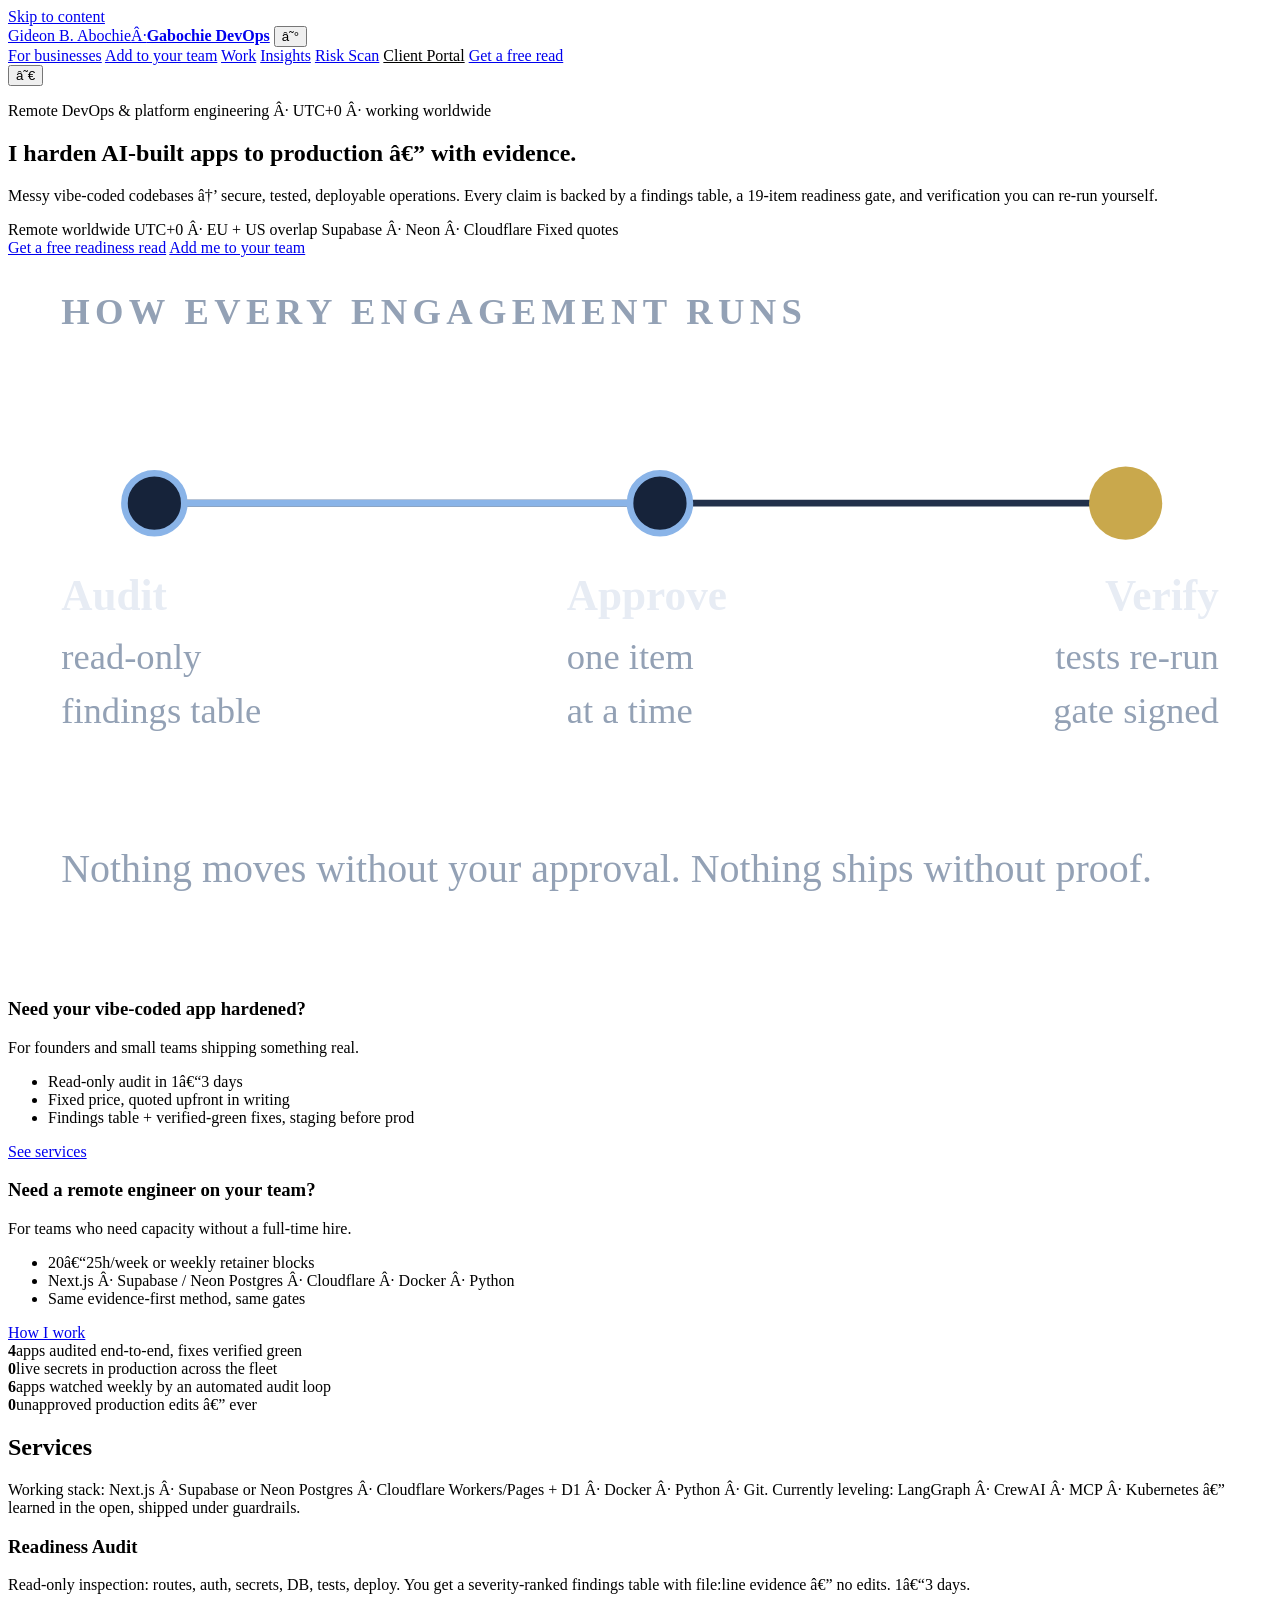
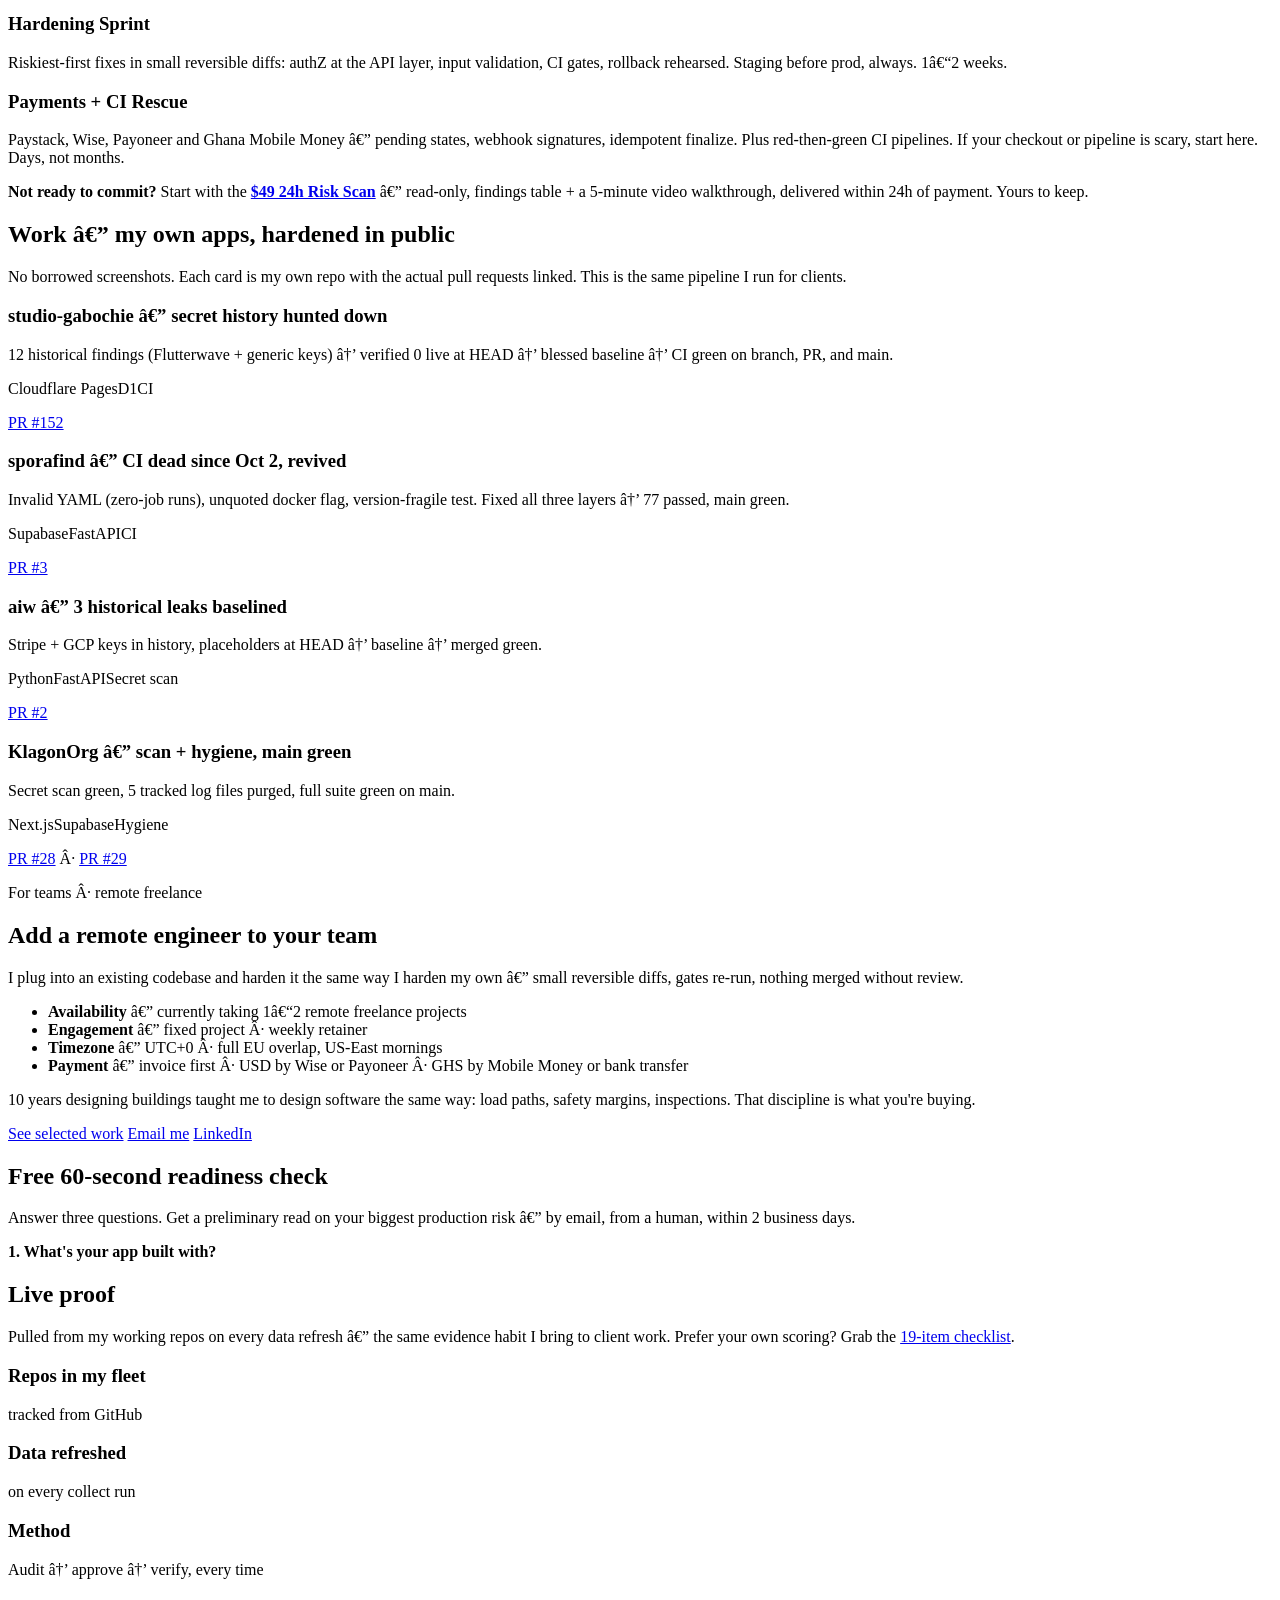
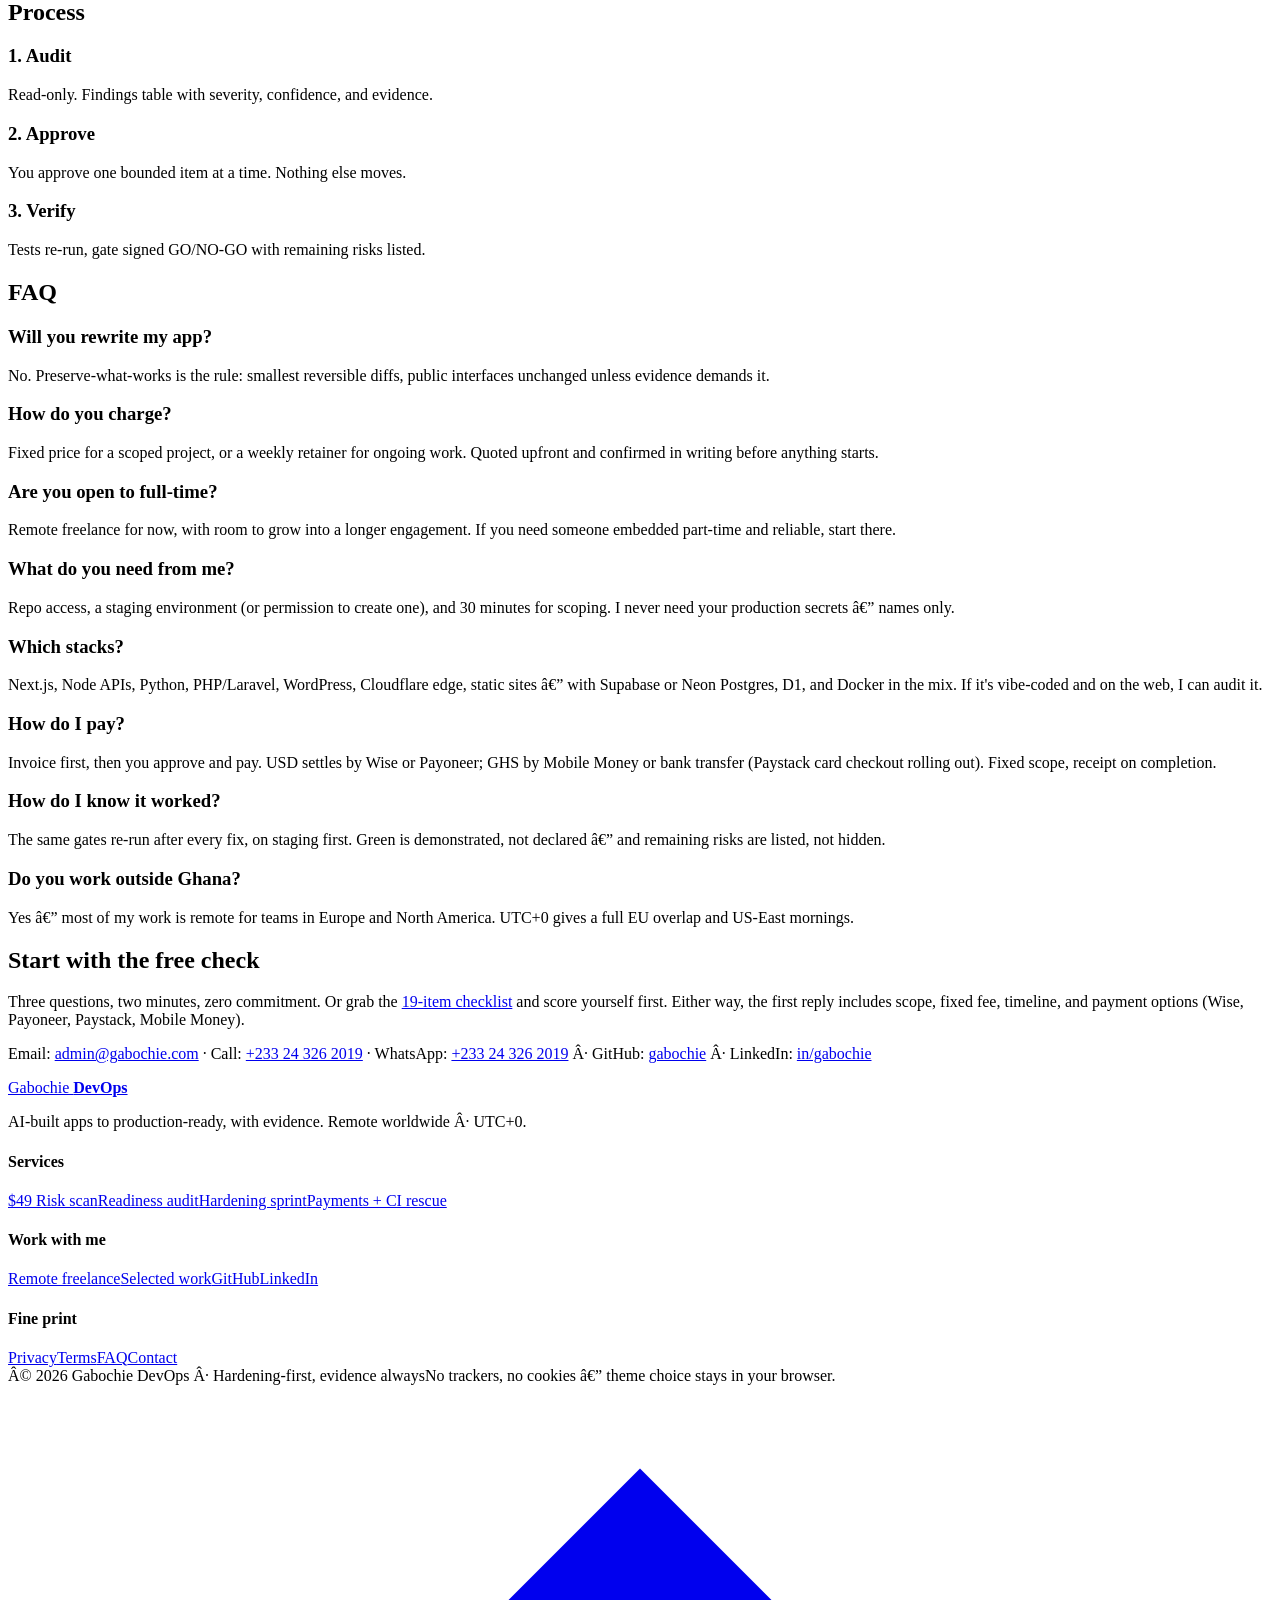
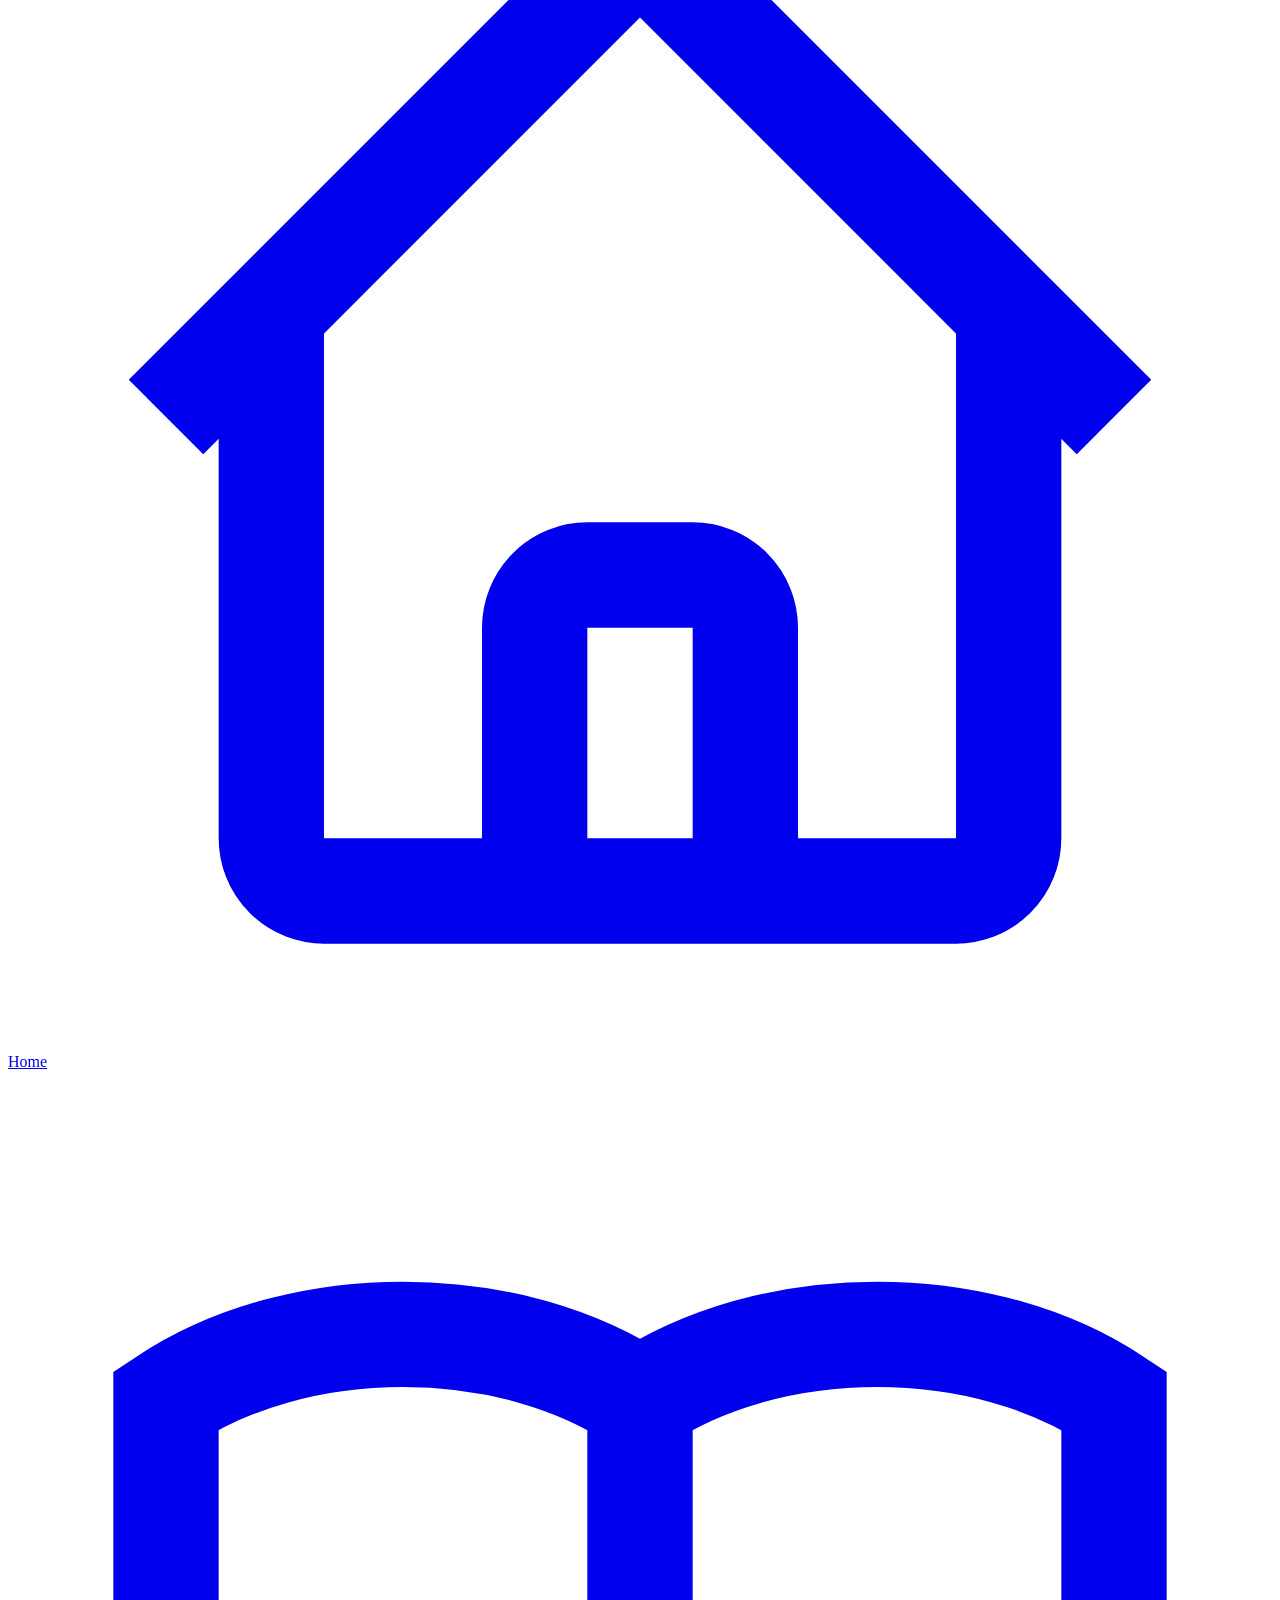
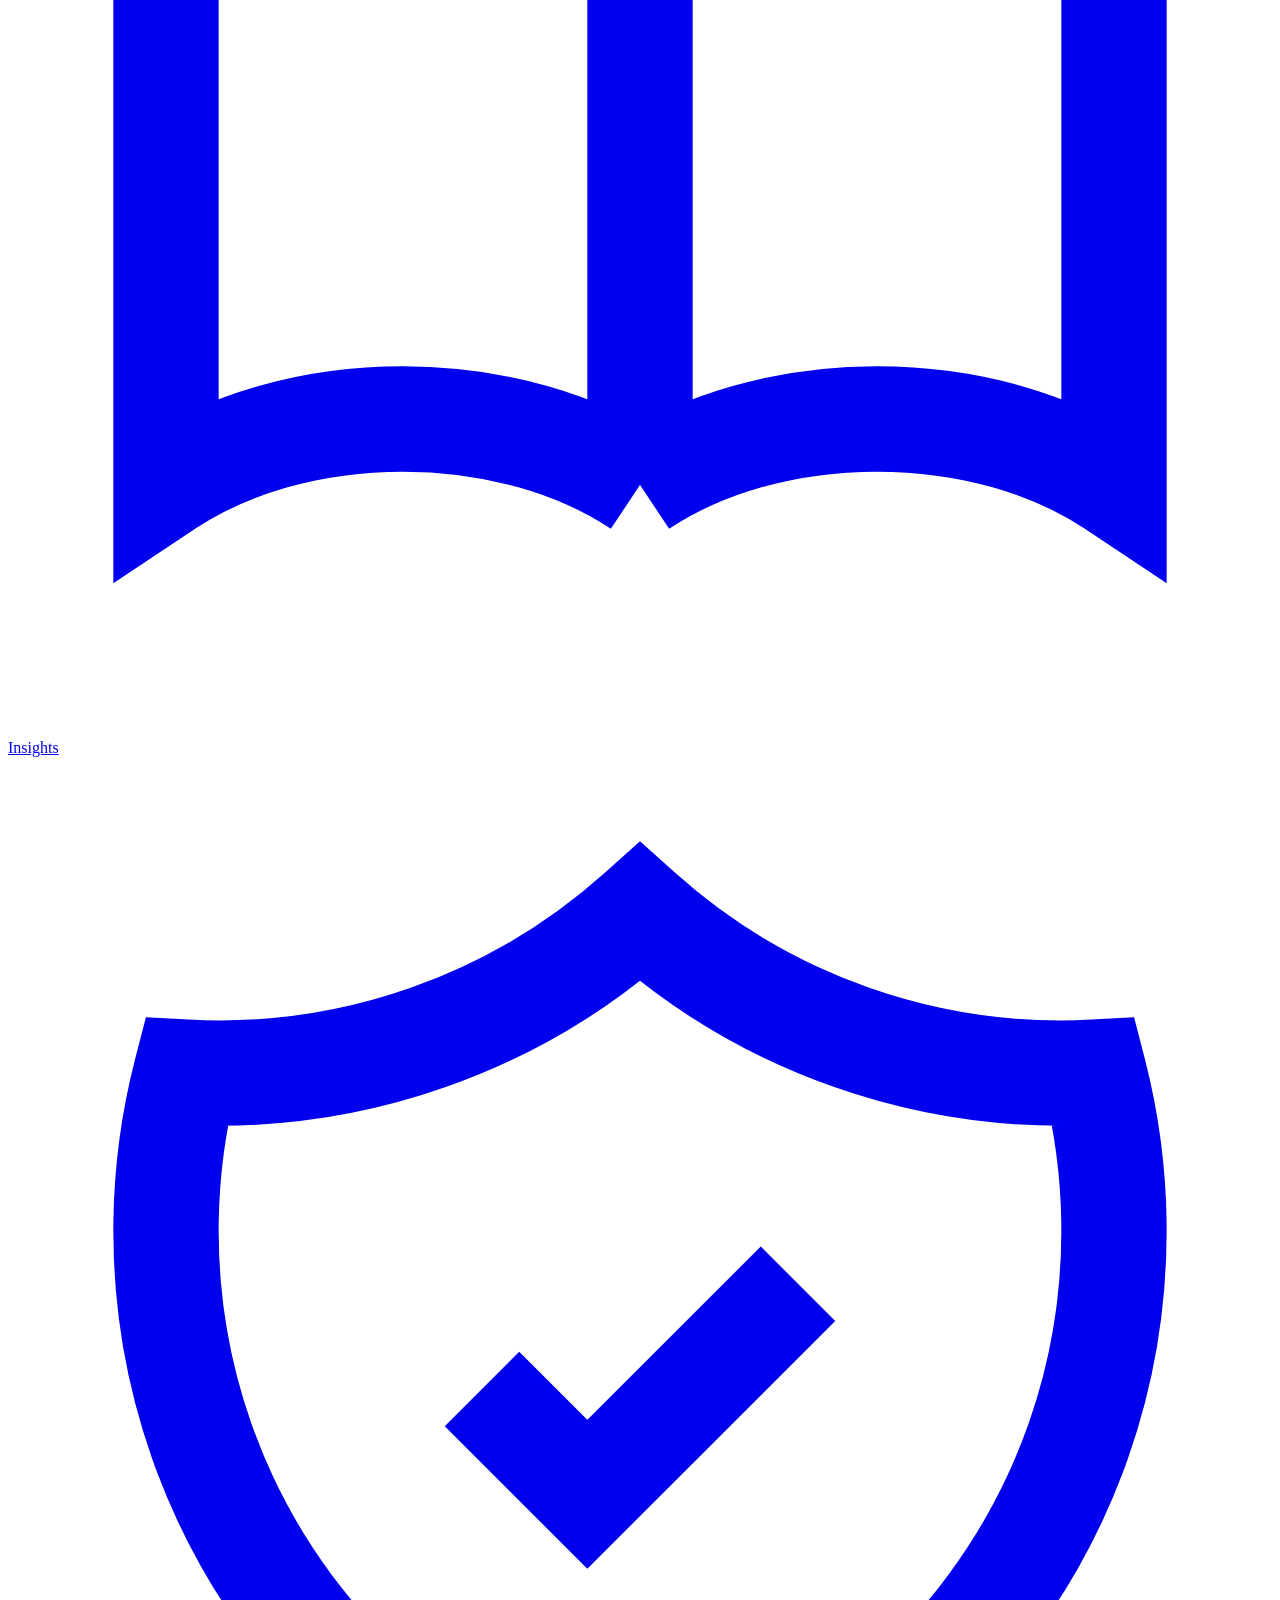
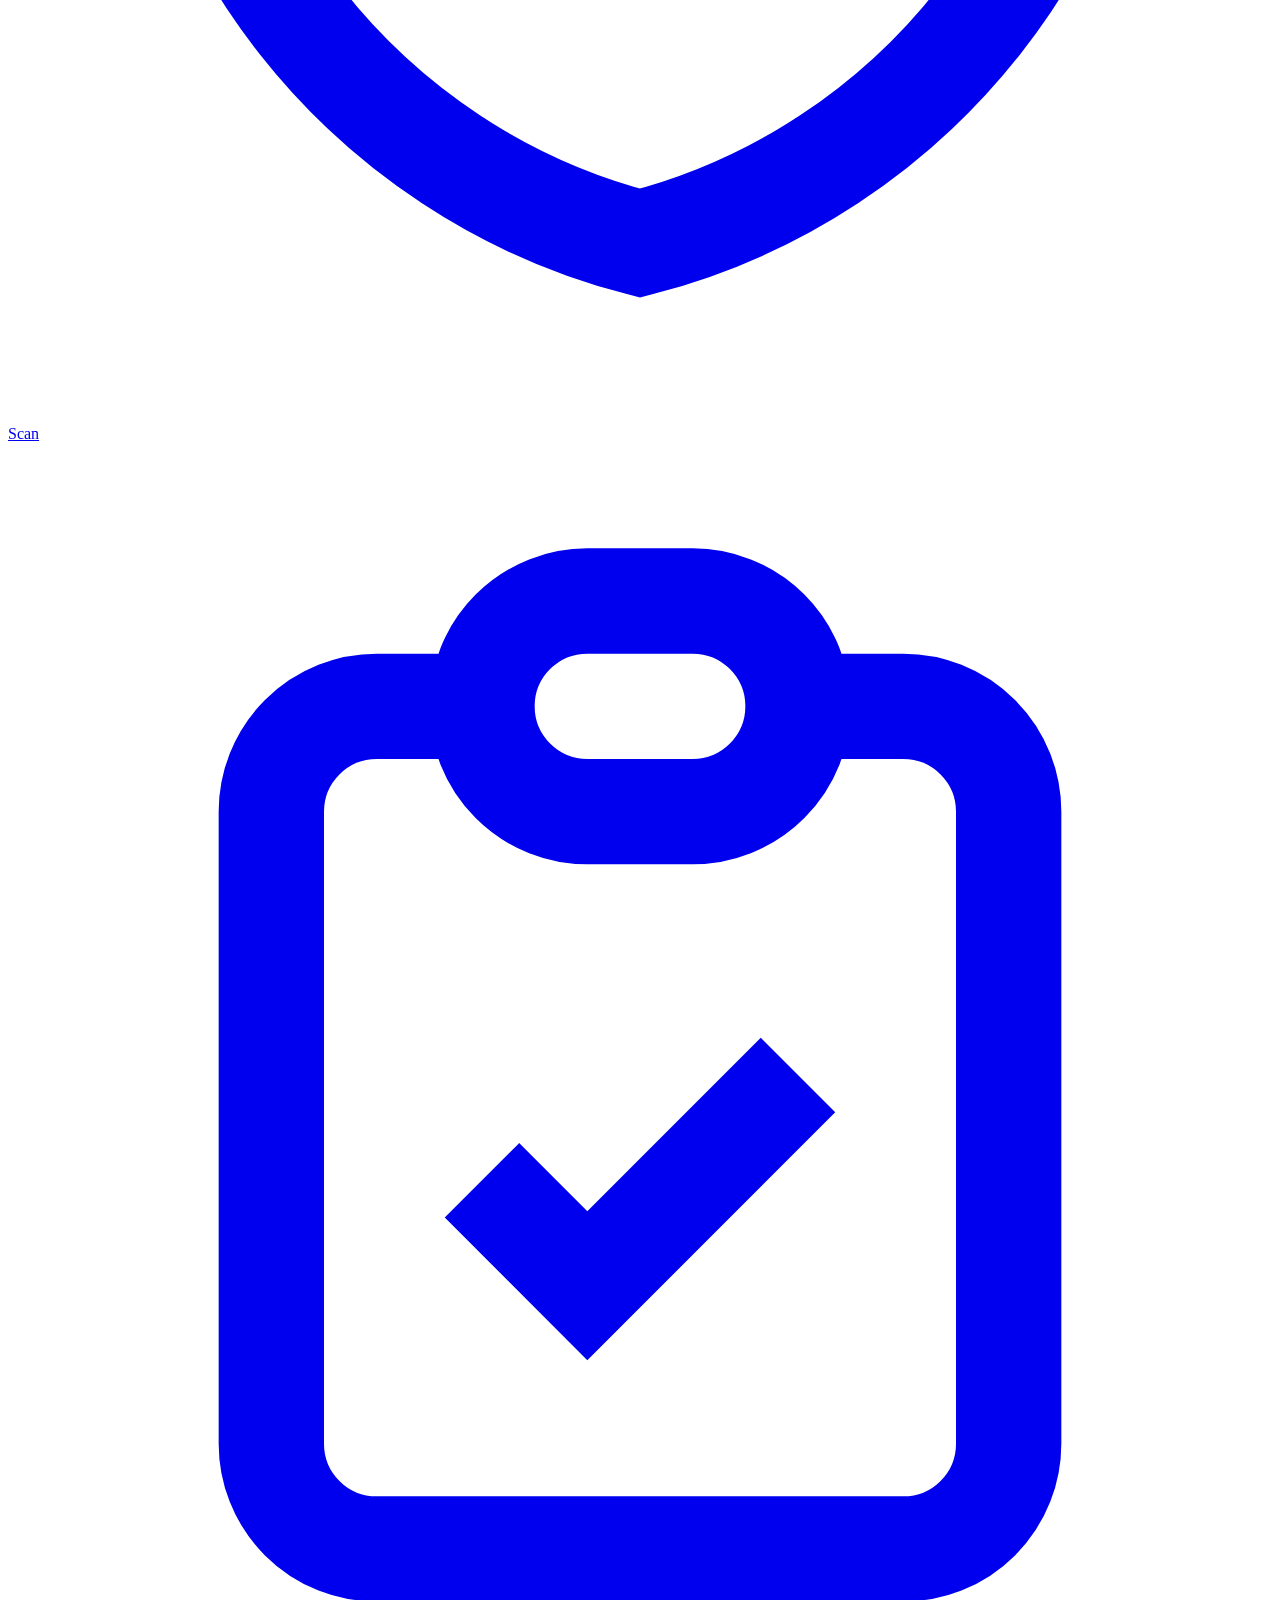
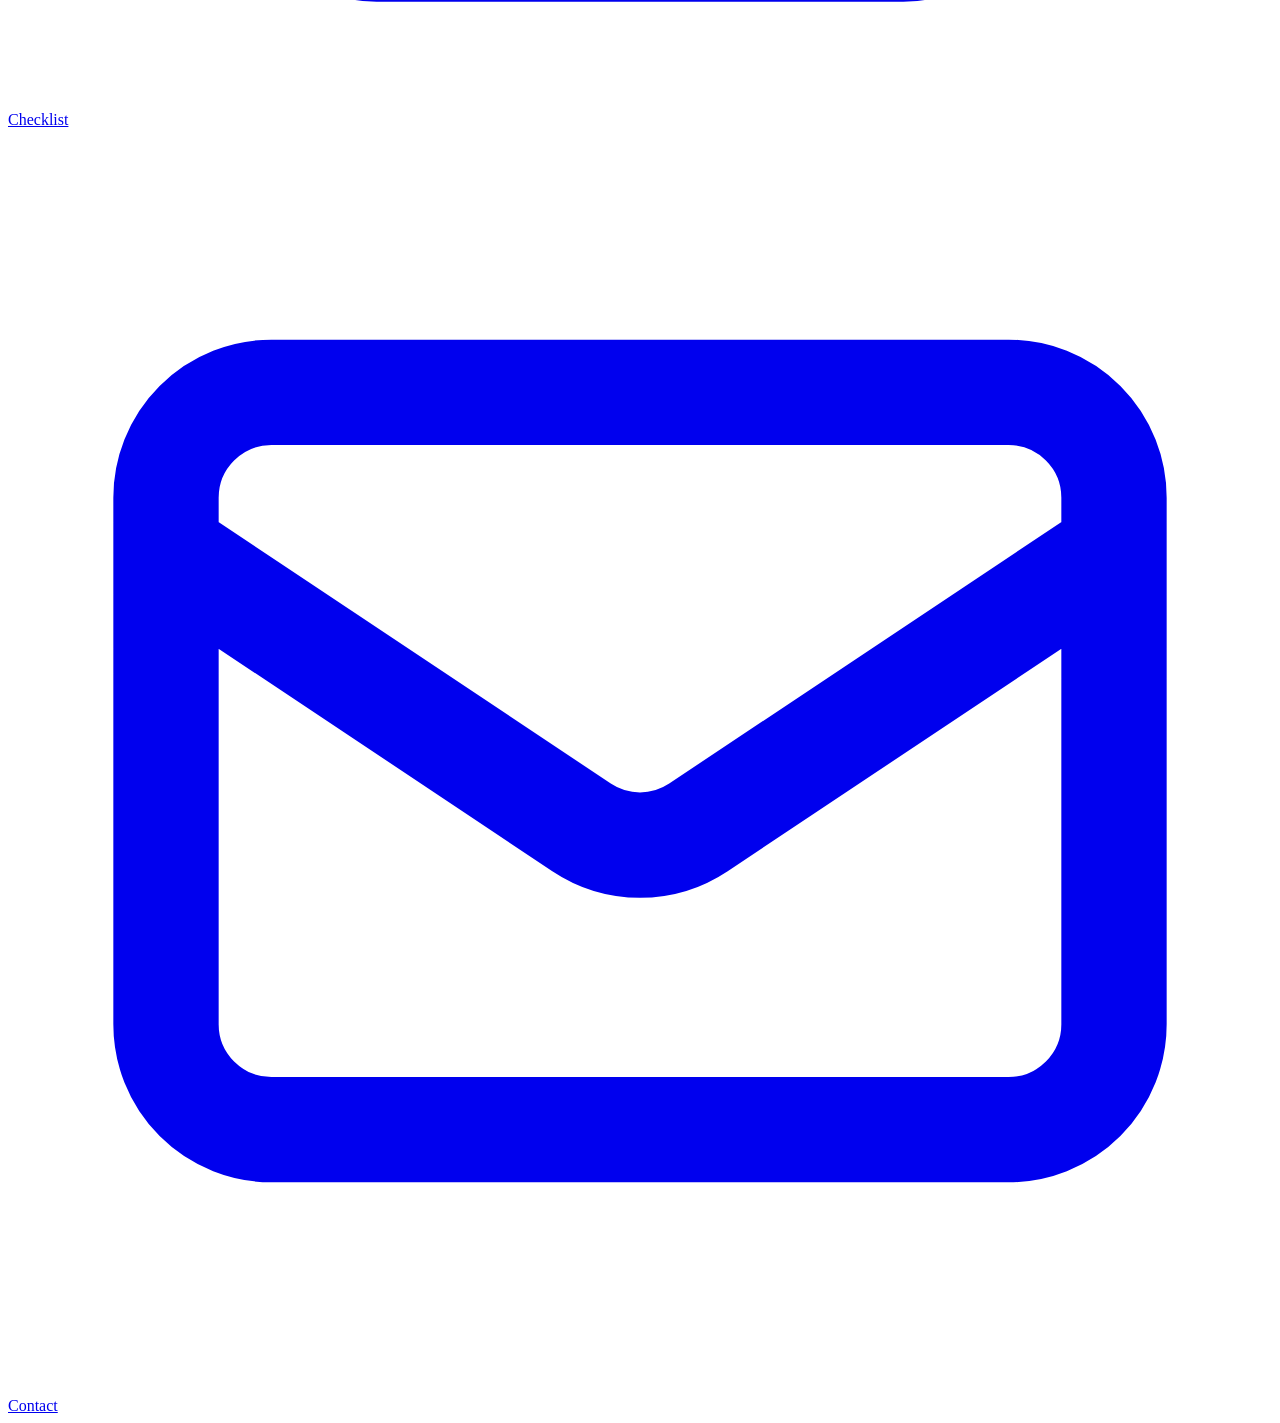
==== commit abfc7604: "feat: client portal - real client record, admin email, phone/WhatsApp contact, portal nav link" ====
--- a/public/index.html
+++ b/public/index.html
@@ -42,6 +42,7 @@
 <a href="#work">Work</a>
 <a href="/insights/">Insights</a>
 <a href="/scan/">Risk Scan</a>
+<a href="/app/c/" class="nav-cta" style="background:var(--acc);color:var(--on-acc)">Client Portal</a>
 <a class="nav-cta" href="#assess">Get a free read</a>
 </nav>
 <div class="tools">
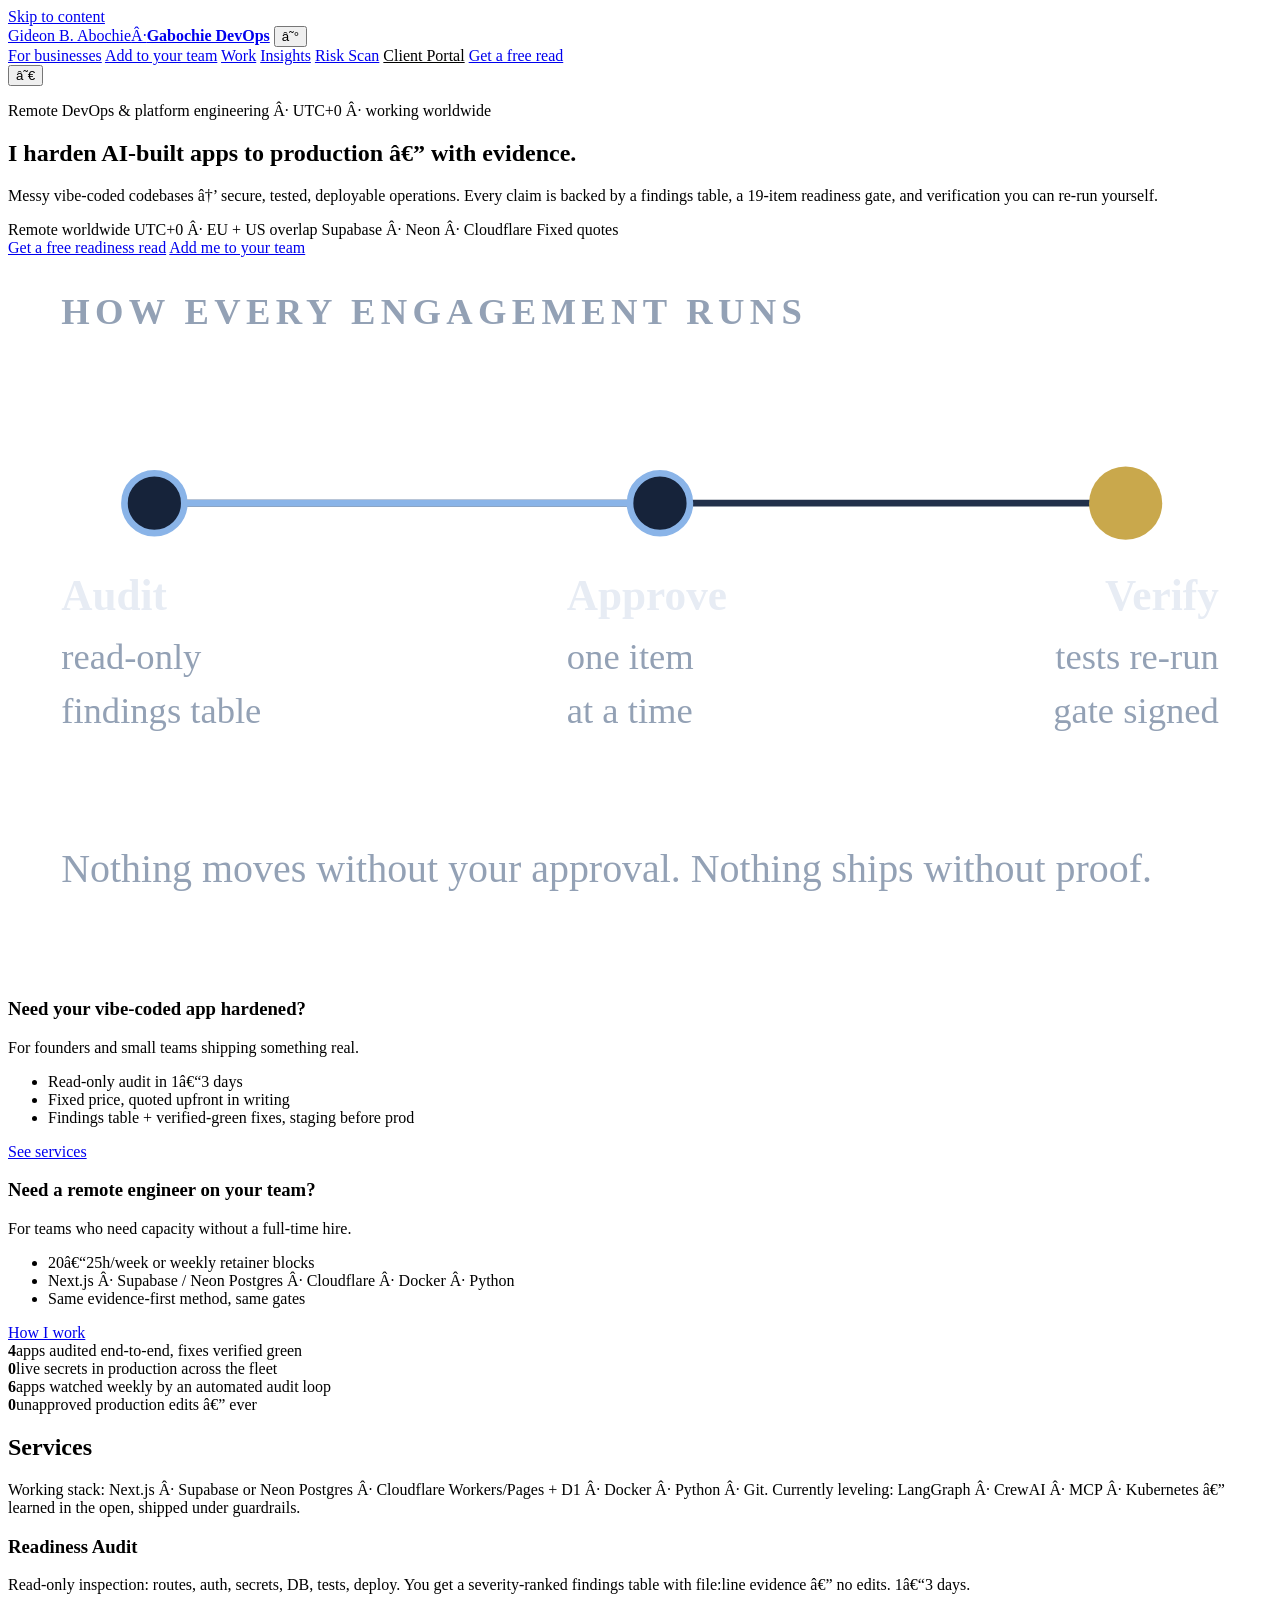
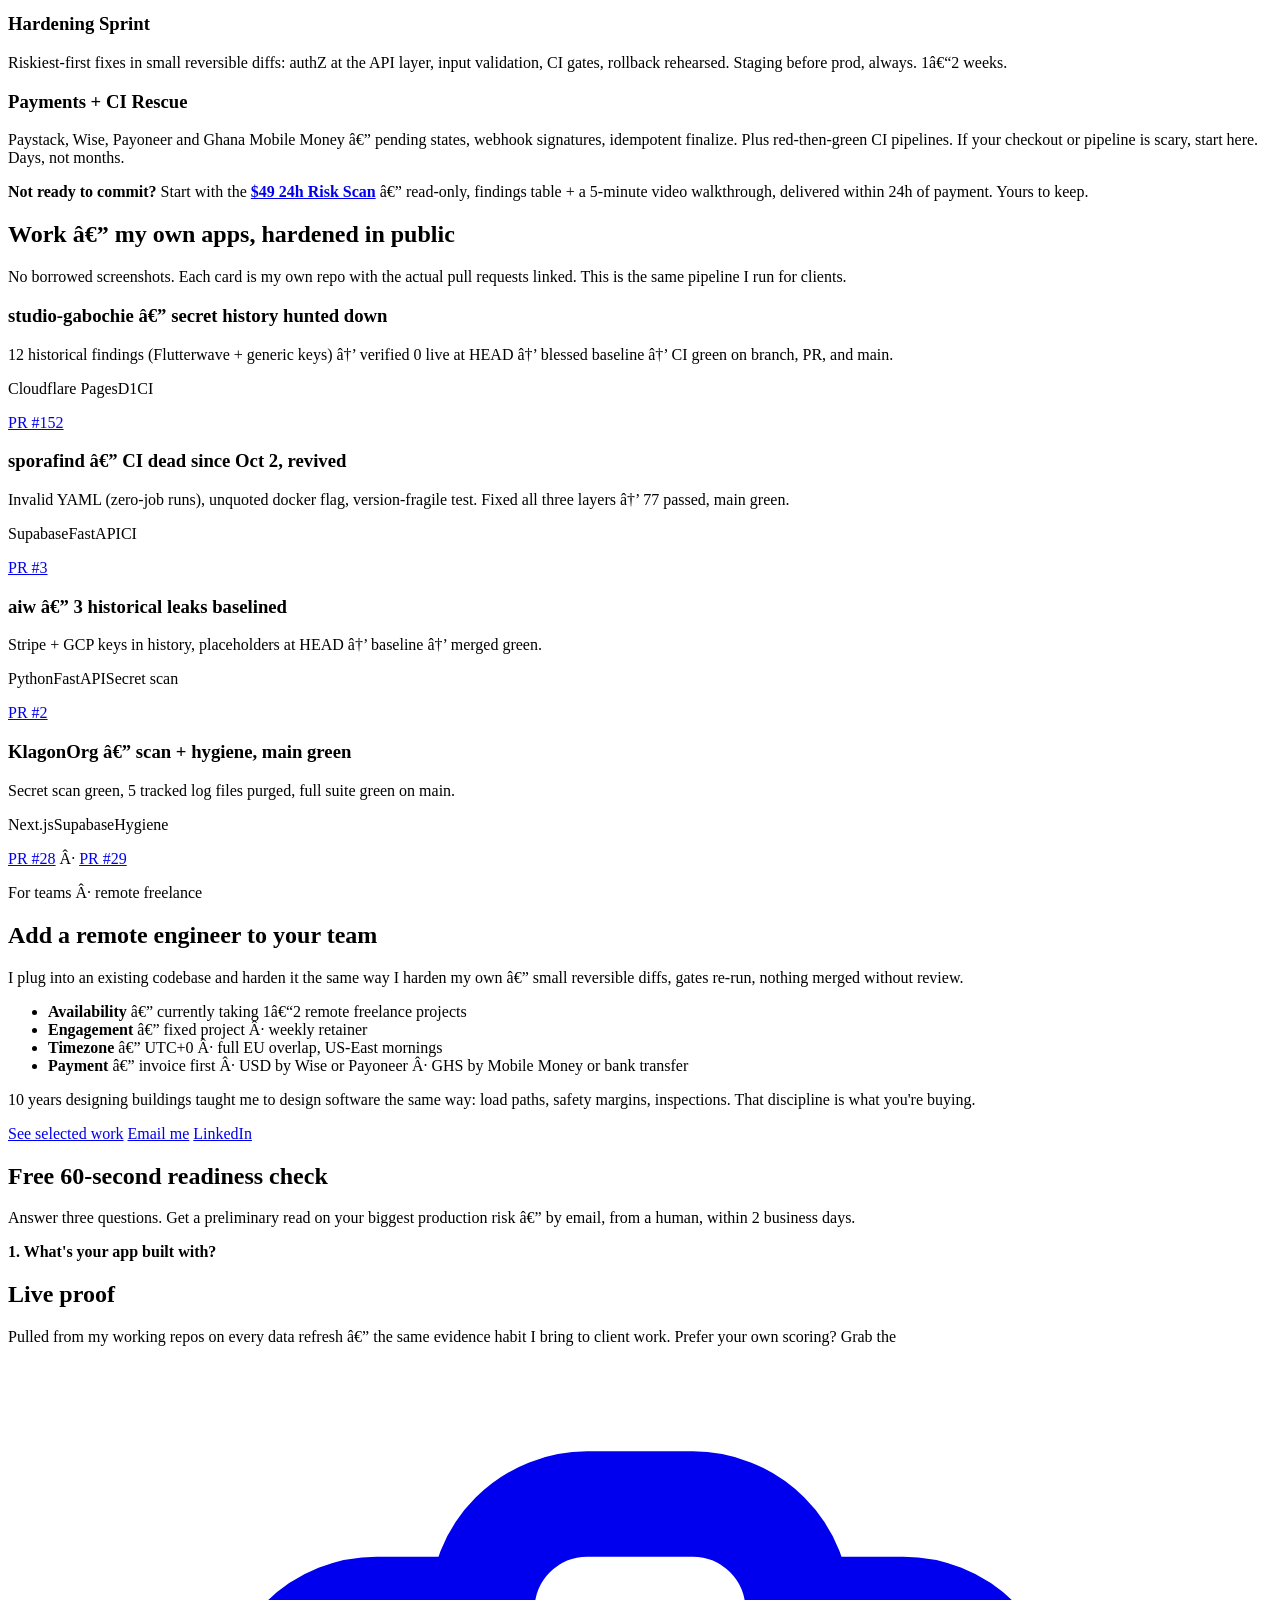
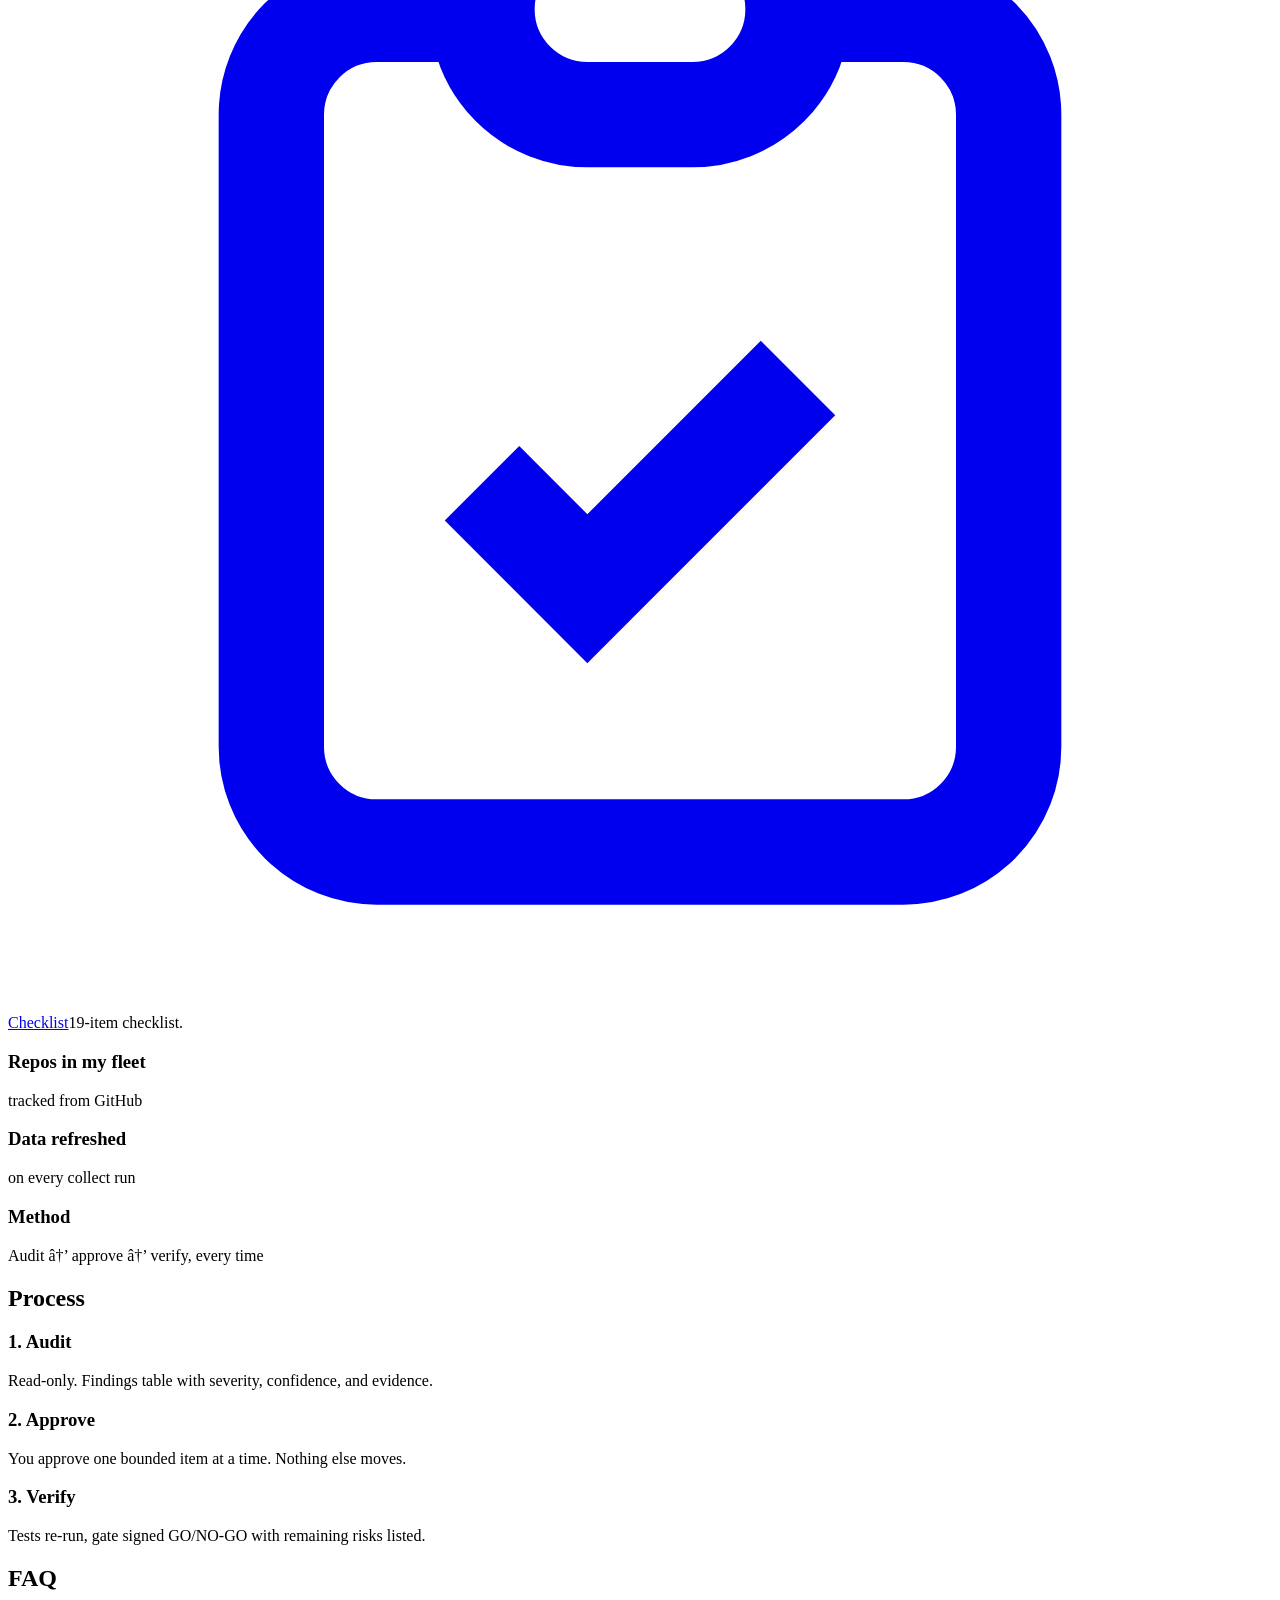
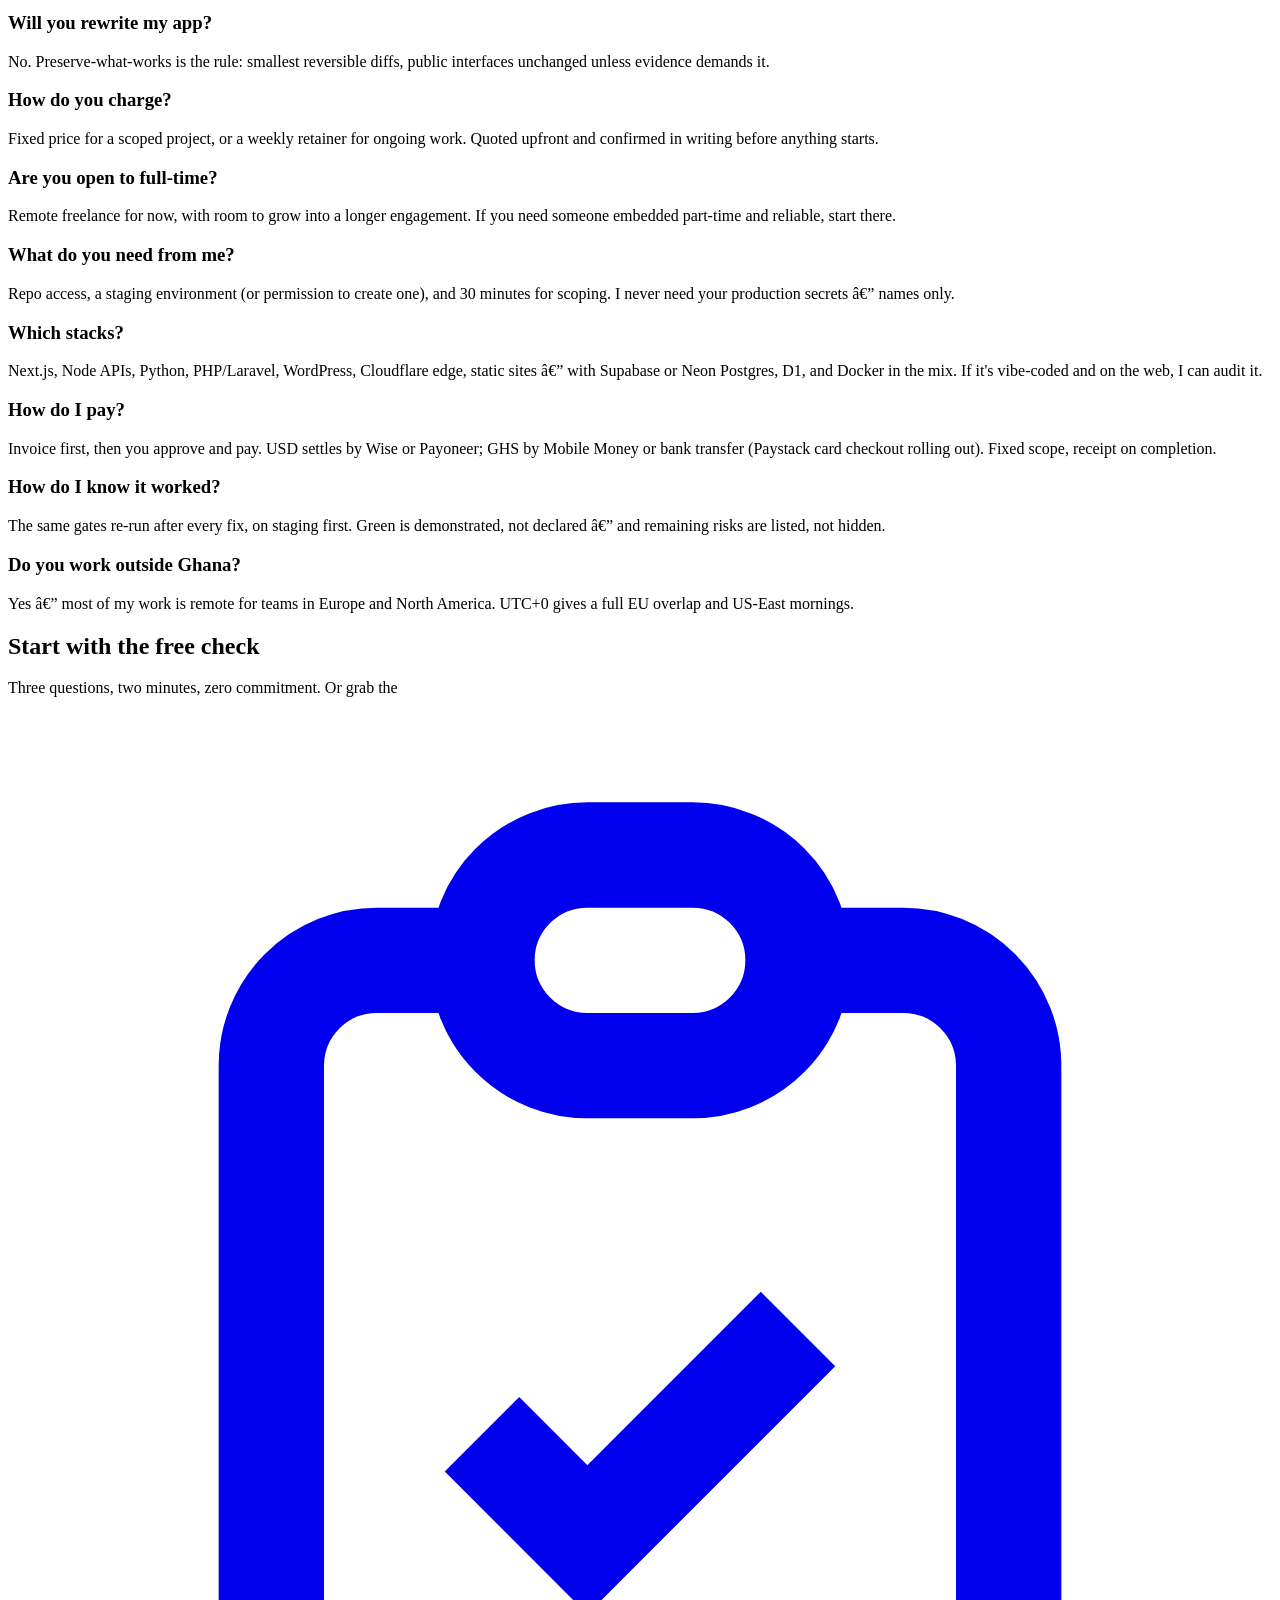
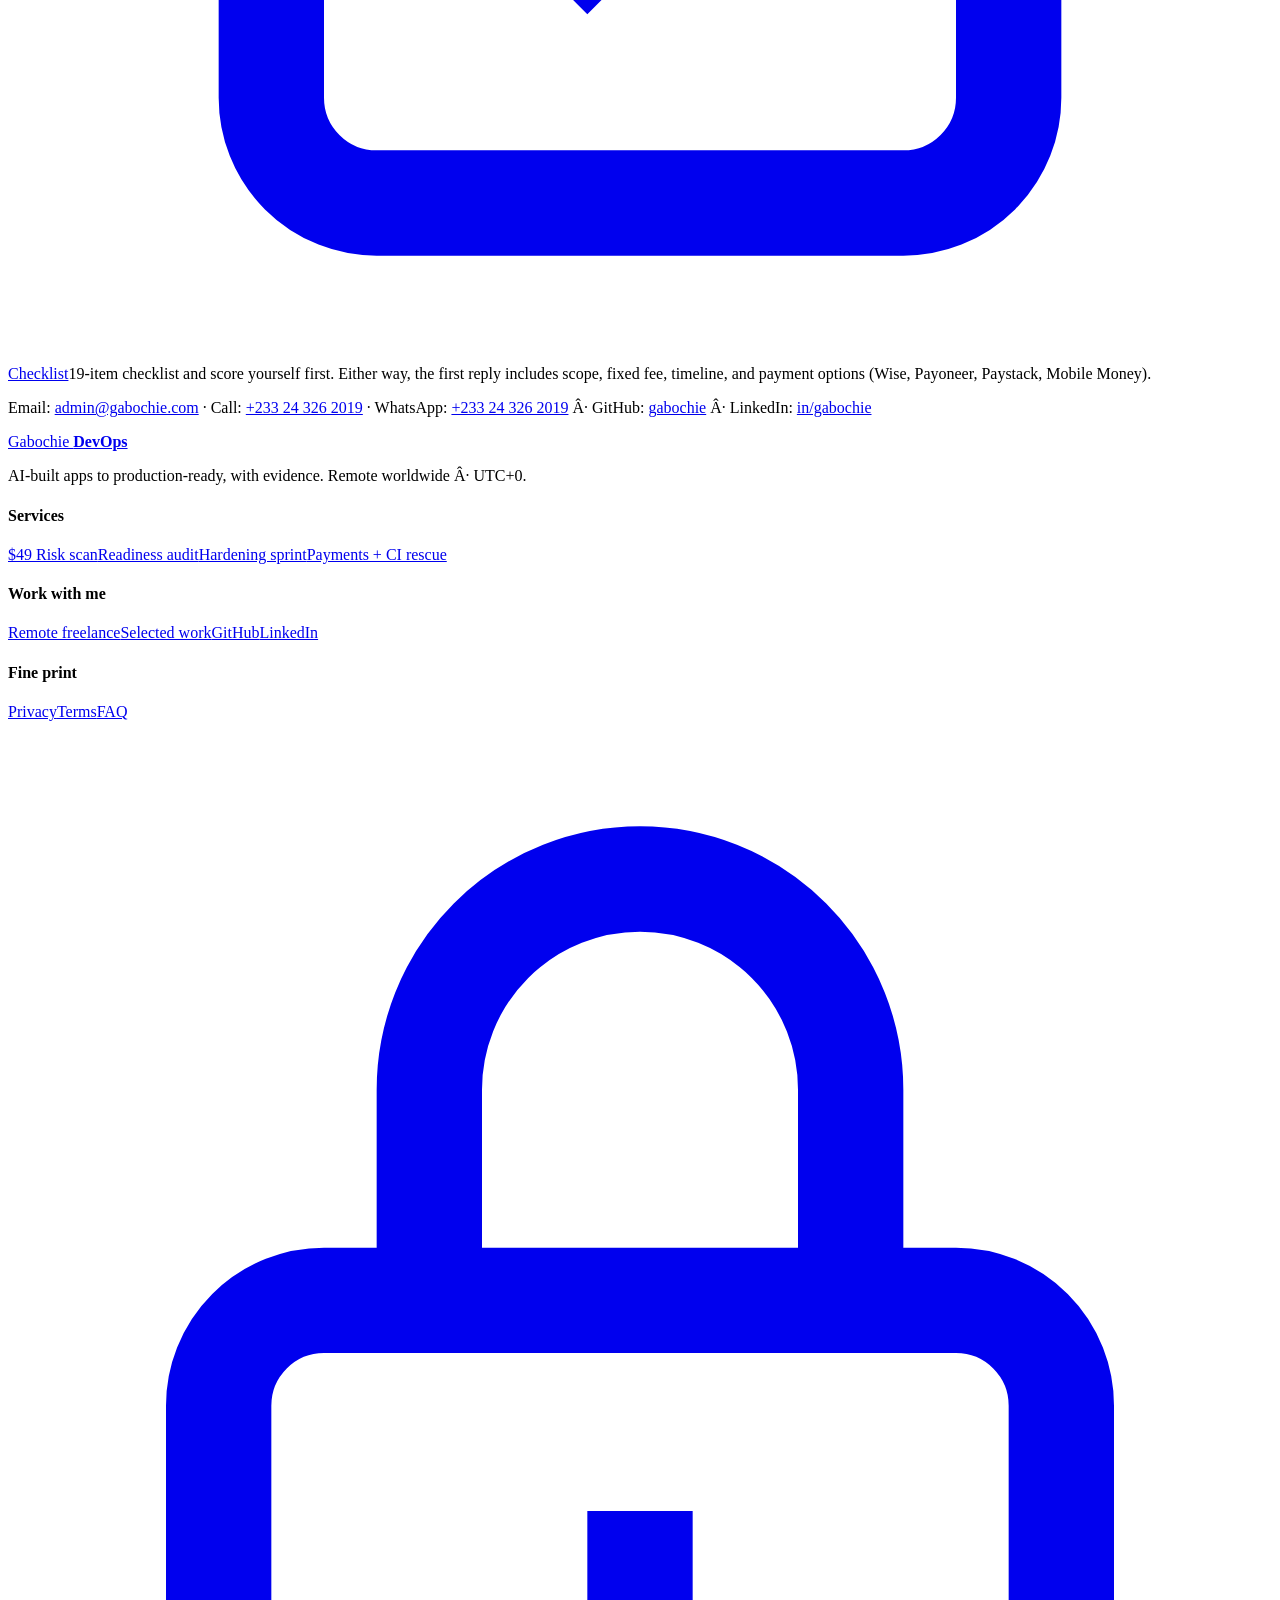
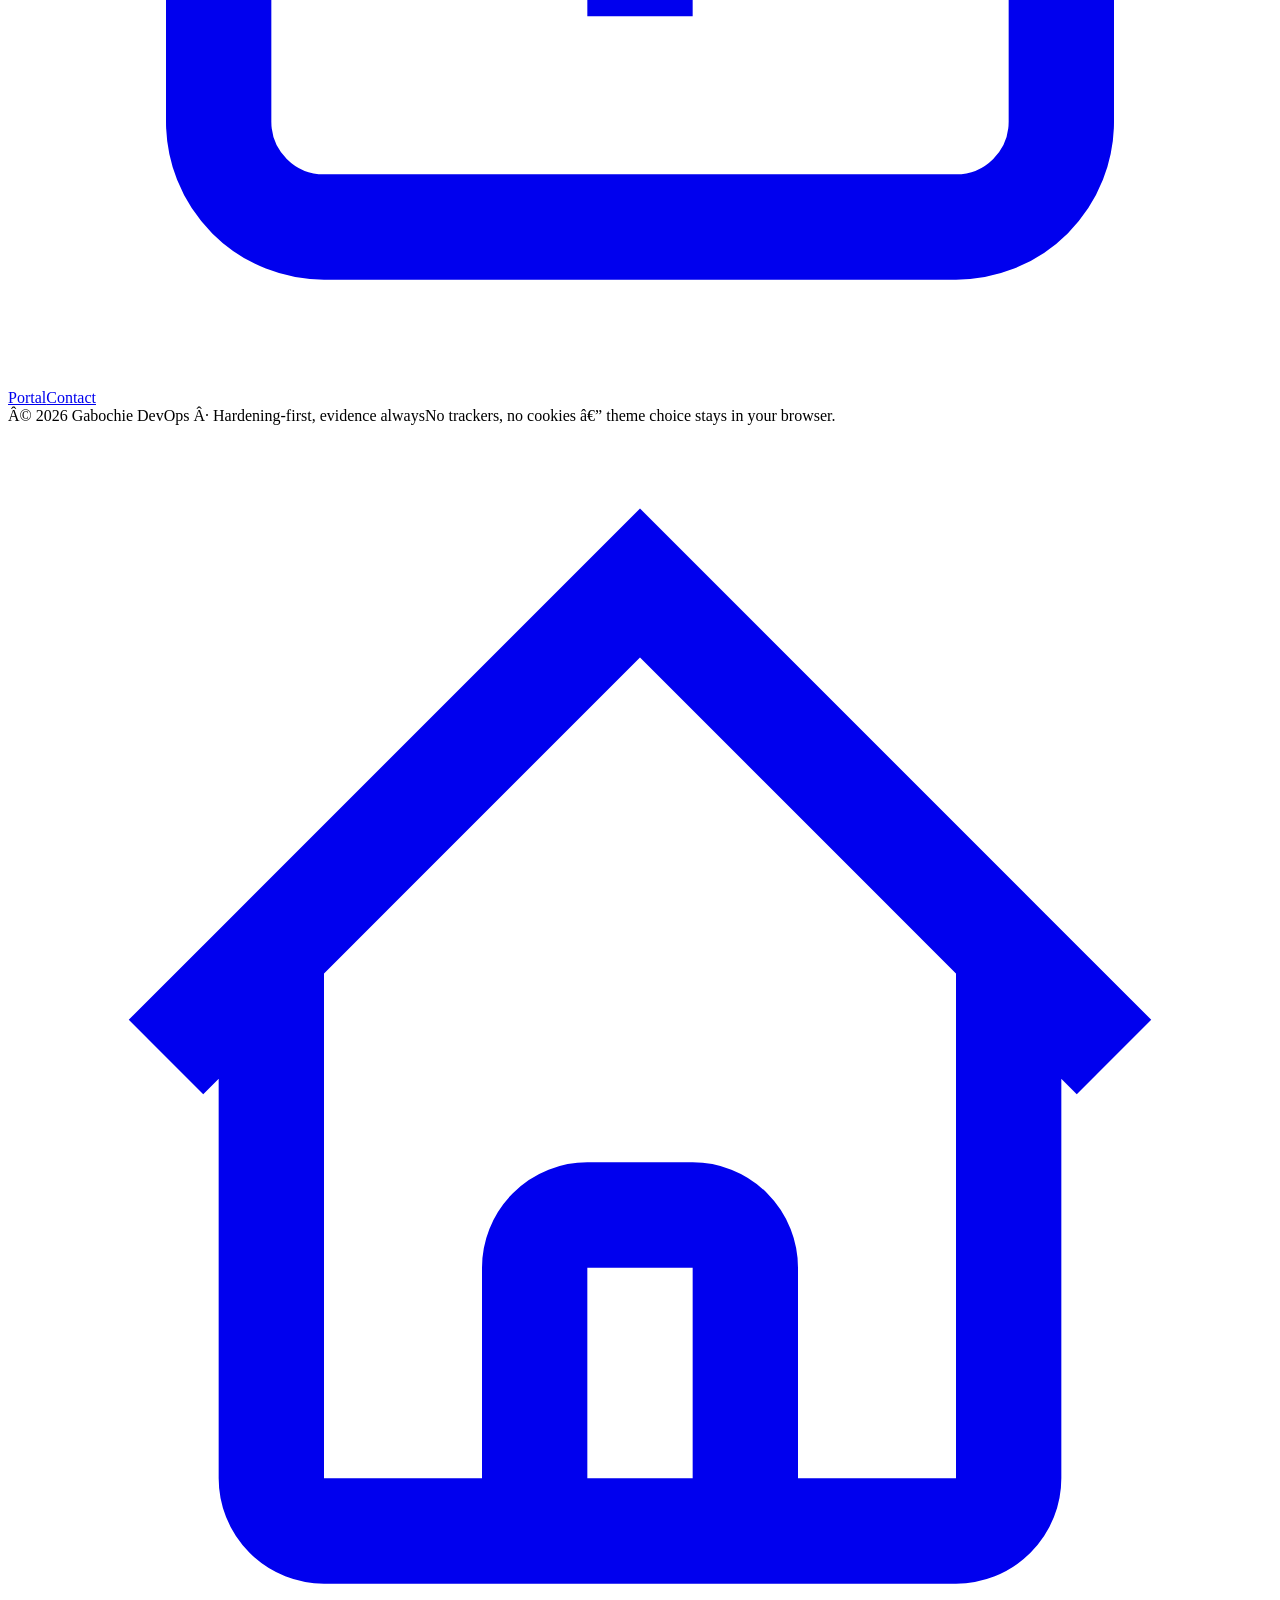
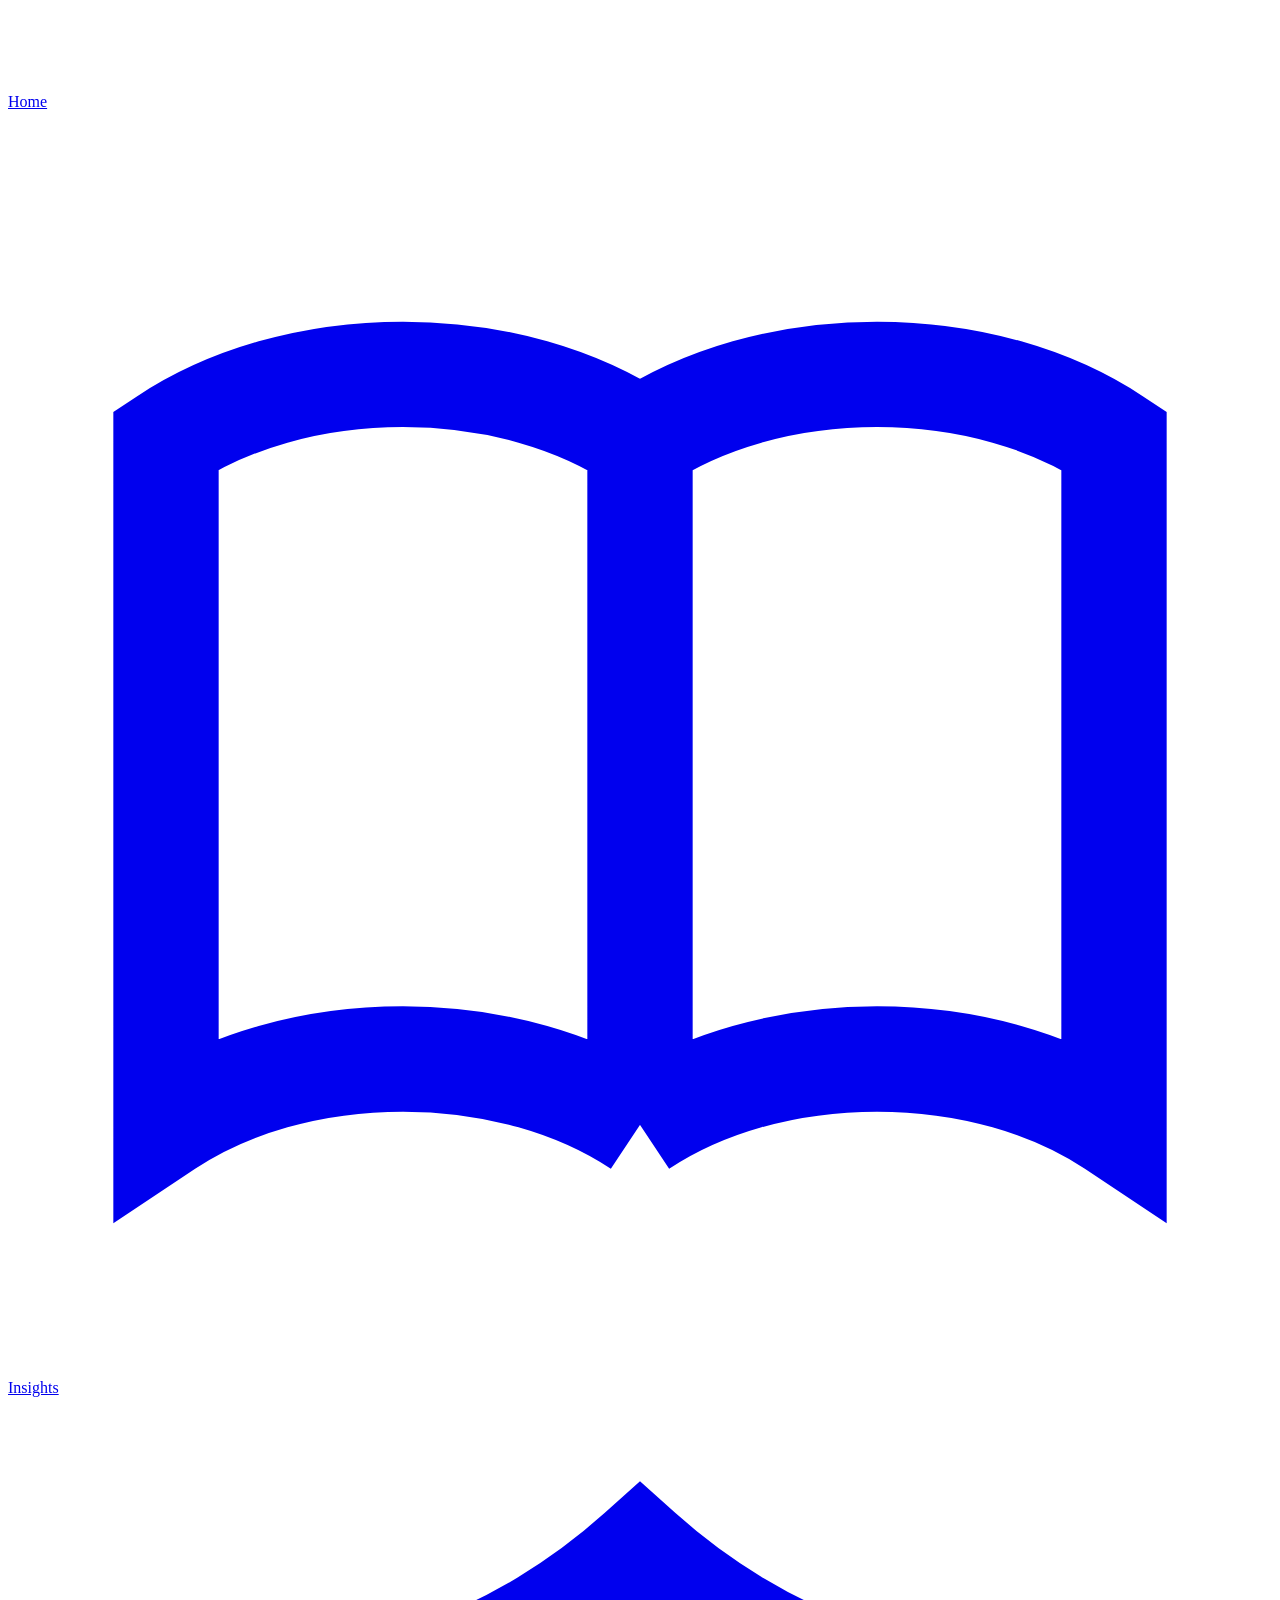
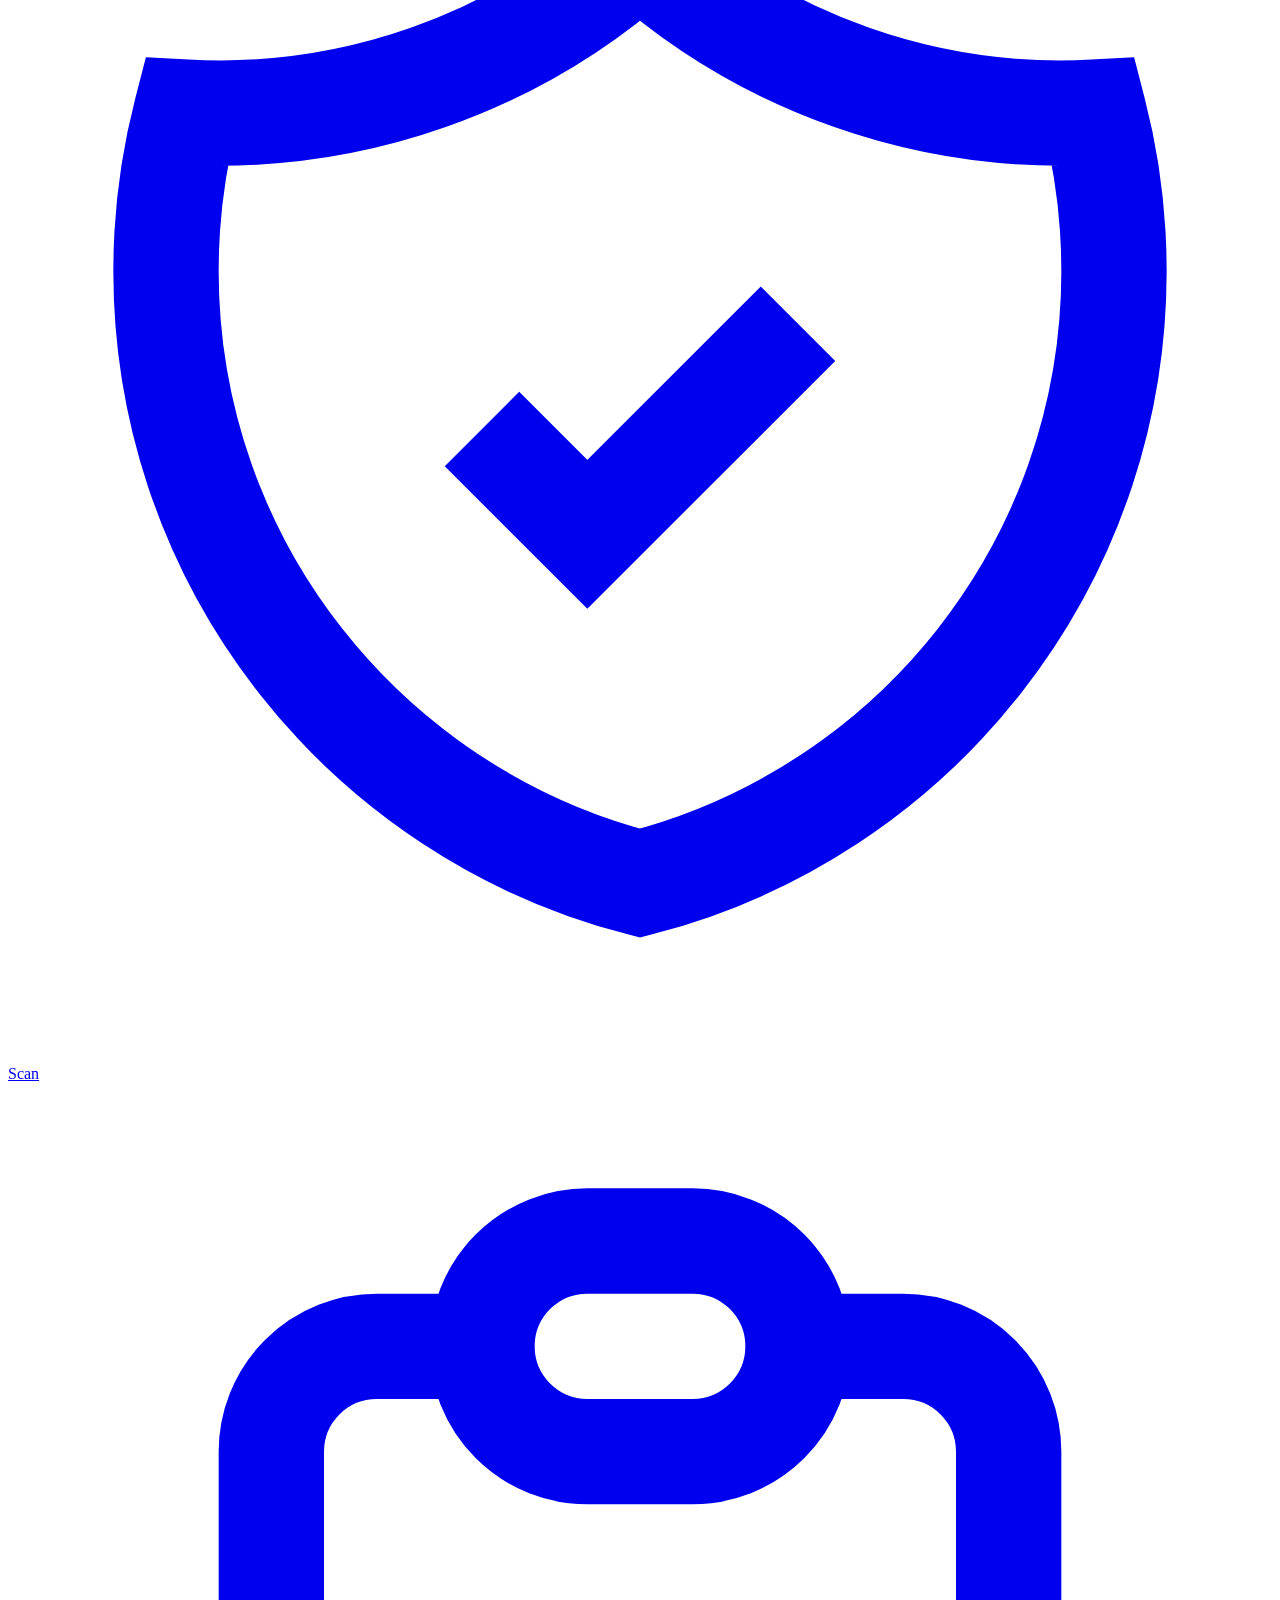
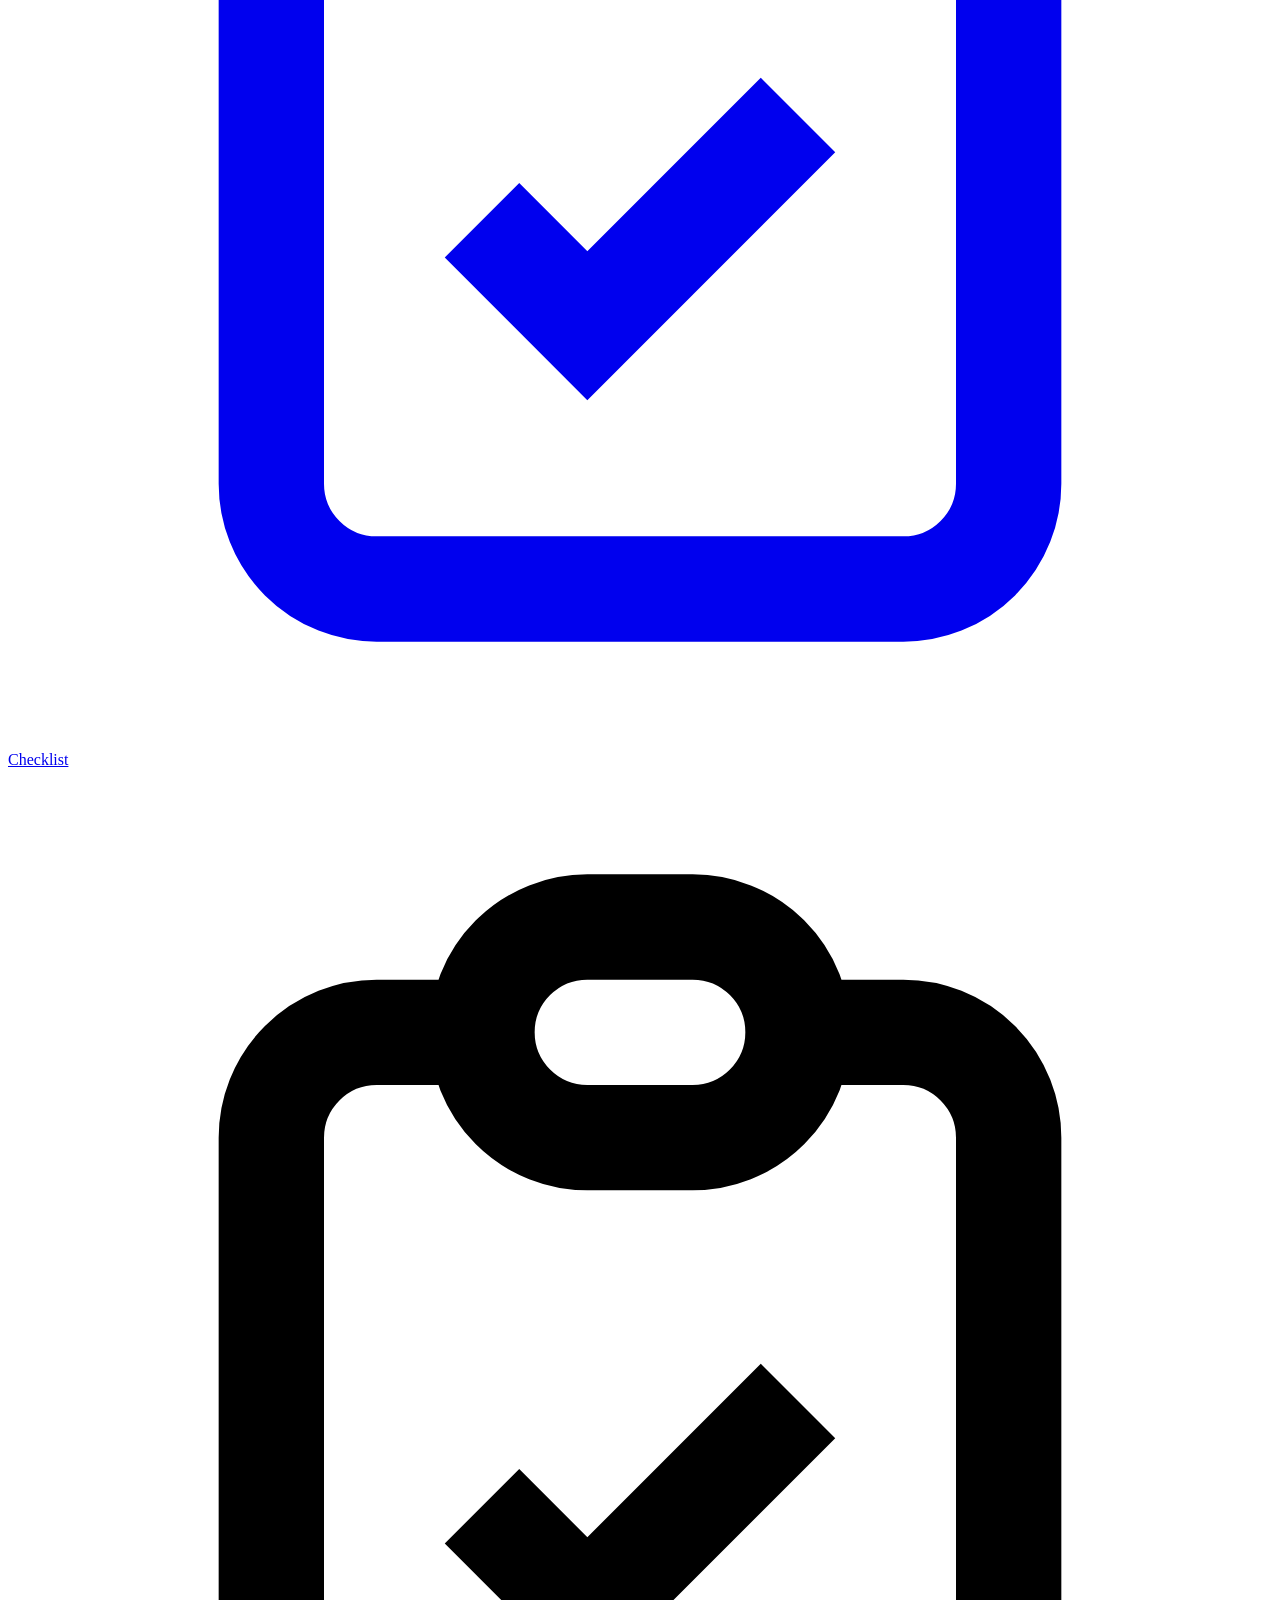
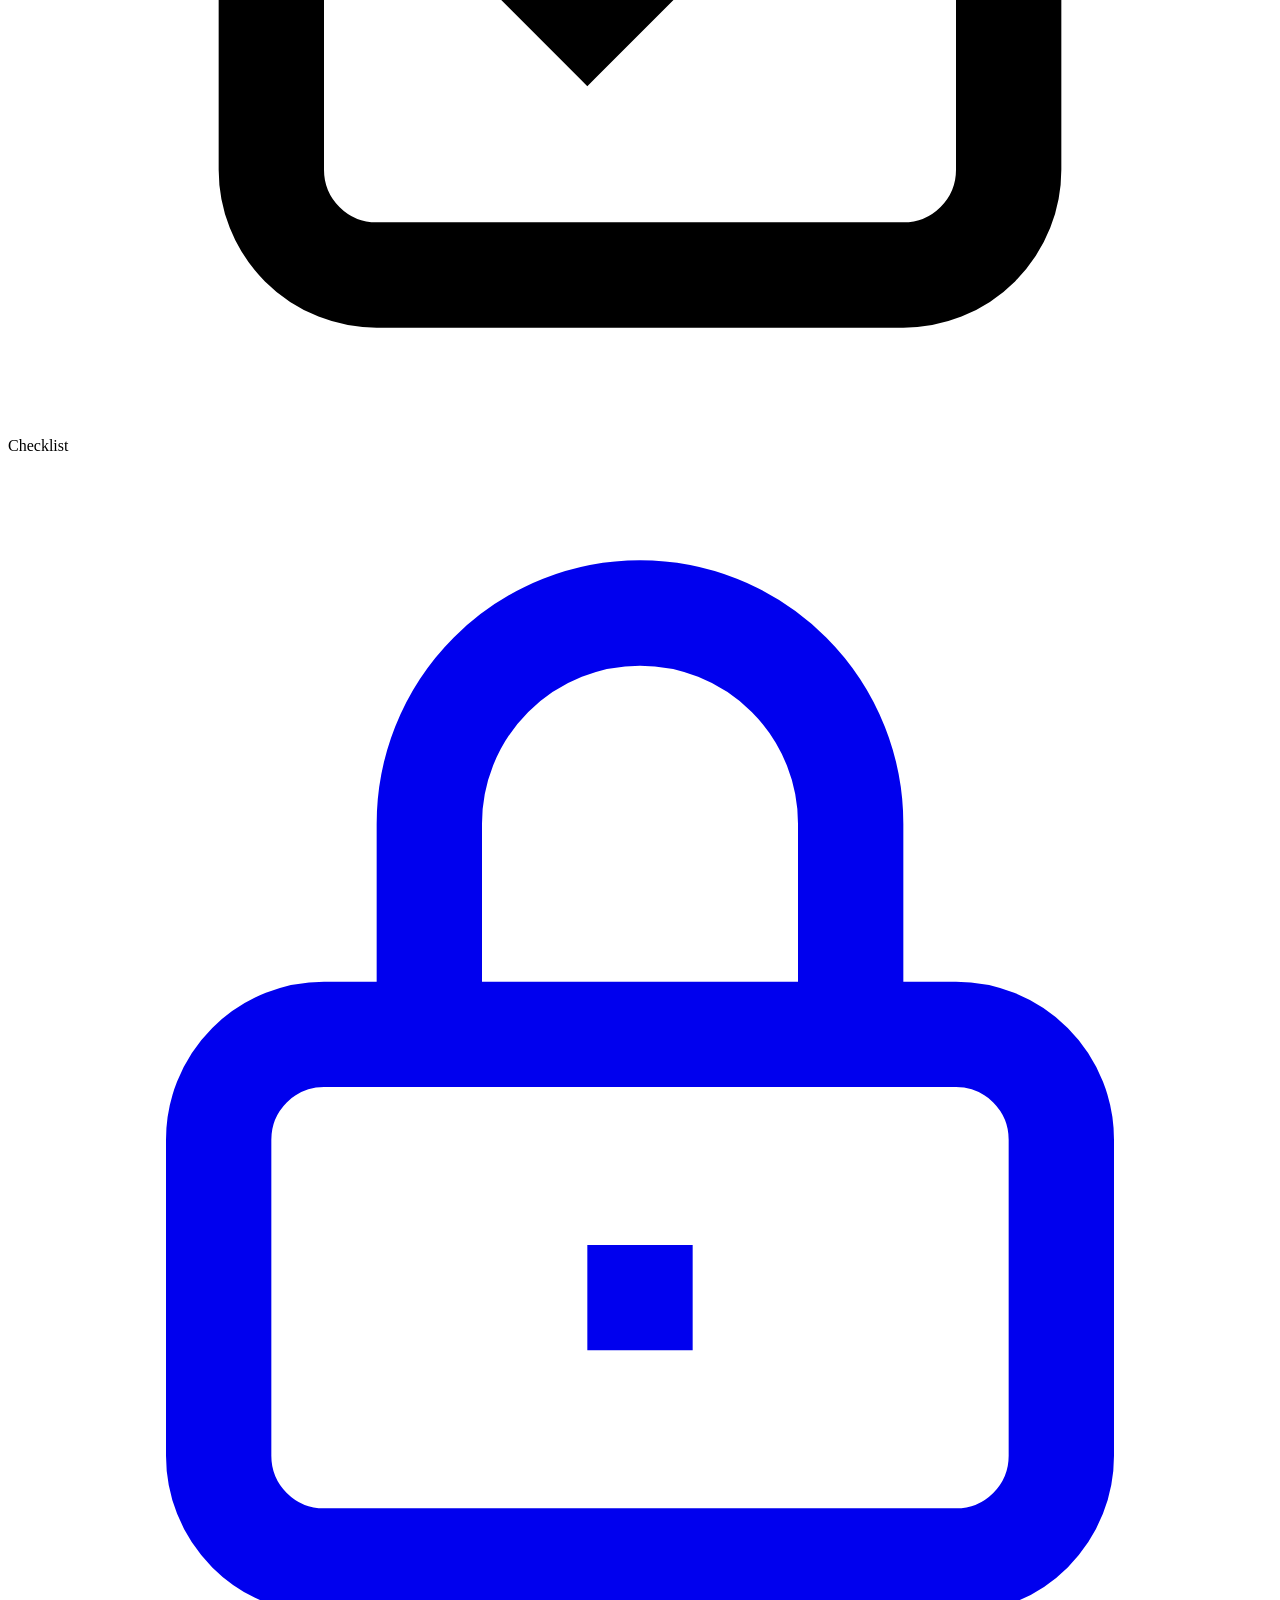
==== commit a448ec4c: "fix: clean duplicate Checklist icon in bottom bar nav" ====
--- a/public/index.html
+++ b/public/index.html
@@ -207,7 +207,7 @@
 <section id="proof">
 <div class="wrap">
 <h2>Live proof</h2>
-<p class="sub">Pulled from my working repos on every data refresh â€” the same evidence habit I bring to client work. Prefer your own scoring? Grab the <a href="/checklist/">19-item checklist</a>.</p>
+<p class="sub">Pulled from my working repos on every data refresh â€” the same evidence habit I bring to client work. Prefer your own scoring? Grab the <a href="/checklist/"><svg viewBox="0 0 24 24" fill="none" stroke="currentColor" stroke-width="2"><path d="M9 5H7a2 2 0 00-2 2v12a2 2 0 002 2h10a2 2 0 002-2V7a2 2 0 00-2-2h-2M9 5a2 2 0 002 2h2a2 2 0 002-2M9 5a2 2 0 012-2h2a2 2 0 012 2m-6 9l2 2 4-4"/></svg>Checklist</a>19-item checklist</a>.</p>
 <div id="proof-strip" class="grid c3">
 <div class="card"><h3>Repos in my fleet</h3><p class="mut">tracked from GitHub</p></div>
 <div class="card"><h3>Data refreshed</h3><p class="mut">on every collect run</p></div>
@@ -247,7 +247,7 @@
 <div class="wrap">
 <h2>Start with the free check</h2>
 <div class="card">
-<p class="mut">Three questions, two minutes, zero commitment. Or grab the <a href="/checklist/">19-item checklist</a> and score yourself first. Either way, the first reply includes scope, fixed fee, timeline, and payment options (Wise, Payoneer, Paystack, Mobile Money).</p>
+<p class="mut">Three questions, two minutes, zero commitment. Or grab the <a href="/checklist/"><svg viewBox="0 0 24 24" fill="none" stroke="currentColor" stroke-width="2"><path d="M9 5H7a2 2 0 00-2 2v12a2 2 0 002 2h10a2 2 0 002-2V7a2 2 0 00-2-2h-2M9 5a2 2 0 002 2h2a2 2 0 002-2M9 5a2 2 0 012-2h2a2 2 0 012 2m-6 9l2 2 4-4"/></svg>Checklist</a>19-item checklist</a> and score yourself first. Either way, the first reply includes scope, fixed fee, timeline, and payment options (Wise, Payoneer, Paystack, Mobile Money).</p>
 <p>Email: <a href="mailto:admin@gabochie.com">admin@gabochie.com</a> · Call: <a href="tel:+233243262019">+233 24 326 2019</a> · WhatsApp: <a href="https://wa.me/233243262019">+233 24 326 2019</a> Â· GitHub: <a href="https://github.com/gabochie">gabochie</a> Â· LinkedIn: <a href="https://www.linkedin.com/in/gabochie">in/gabochie</a></p>
 </div>
 </div>
@@ -268,7 +268,7 @@
 <a href="#team">Remote freelance</a><a href="#work">Selected work</a><a href="https://github.com/gabochie">GitHub</a><a href="https://www.linkedin.com/in/gabochie">LinkedIn</a>
 </nav></div>
 <div><h4>Fine print</h4><nav aria-label="Fine print">
-<a href="/legal/privacy.html">Privacy</a><a href="/legal/terms.html">Terms</a><a href="#faq">FAQ</a><a href="#contact">Contact</a>
+<a href="/legal/privacy.html">Privacy</a><a href="/legal/terms.html">Terms</a><a href="#faq">FAQ</a><a href="/app/c/"><svg viewBox="0 0 24 24" fill="none" stroke="currentColor" stroke-width="2"><path d="M12 15v2m-6 4h12a2 2 0 002-2v-6a2 2 0 00-2-2H6a2 2 0 00-2 2v6a2 2 0 002 2zm10-10V7a4 4 0 00-8 0v4h8z"/></svg>Portal</a><a href="#contact">Contact</a>
 </nav></div>
 </div>
 <div class="fine"><span>Â© 2026 Gabochie DevOps Â· Hardening-first, evidence always</span><span>No trackers, no cookies â€” theme choice stays in your browser.</span></div>
@@ -280,8 +280,8 @@
   <a href="/"><svg viewBox="0 0 24 24" fill="none" stroke="currentColor" stroke-width="2"><path d="M3 12l2-2m0 0l7-7 7 7M5 10v10a1 1 0 001 1h3m10-11l2 2m-2-2v10a1 1 0 01-1 1h-3m-6 0a1 1 0 001-1v-4a1 1 0 011-1h2a1 1 0 011 1v4a1 1 0 001 1m-6 0h6"/></svg>Home</a>
   <a href="/insights/"><svg viewBox="0 0 24 24" fill="none" stroke="currentColor" stroke-width="2"><path d="M12 6.253v13m0-13C10.832 5.477 9.246 5 7.5 5S4.168 5.477 3 6.253v13C4.168 18.477 5.754 18 7.5 18s3.332.477 4.5 1.253m0-13C13.168 5.477 14.754 5 16.5 5c1.747 0 3.332.477 4.5 1.253v13C19.832 18.477 18.246 18 16.5 18c-1.746 0-3.332.477-4.5 1.253"/></svg>Insights</a>
   <a href="/scan/"><svg viewBox="0 0 24 24" fill="none" stroke="currentColor" stroke-width="2"><path d="M9 12l2 2 4-4m5.618-4.016A11.955 11.955 0 0112 2.944a11.955 11.955 0 01-8.618 3.04A12.02 12.02 0 003 9c0 5.591 3.824 10.29 9 11.622 5.176-1.332 9-6.03 9-11.622 0-1.042-.133-2.052-.382-3.016z"/></svg>Scan</a>
-  <a href="/checklist/"><svg viewBox="0 0 24 24" fill="none" stroke="currentColor" stroke-width="2"><path d="M9 5H7a2 2 0 00-2 2v12a2 2 0 002 2h10a2 2 0 002-2V7a2 2 0 00-2-2h-2M9 5a2 2 0 002 2h2a2 2 0 002-2M9 5a2 2 0 012-2h2a2 2 0 012 2m-6 9l2 2 4-4"/></svg>Checklist</a>
-  <a href="#contact"><svg viewBox="0 0 24 24" fill="none" stroke="currentColor" stroke-width="2"><path d="M3 8l7.89 5.26a2 2 0 002.22 0L21 8M5 19h14a2 2 0 002-2V7a2 2 0 00-2-2H5a2 2 0 00-2 2v10a2 2 0 002 2z"/></svg>Contact</a>
+  <a href="/checklist/"><svg viewBox="0 0 24 24" fill="none" stroke="currentColor" stroke-width="2"><path d="M9 5H7a2 2 0 00-2 2v12a2 2 0 002 2h10a2 2 0 002-2V7a2 2 0 00-2-2h-2M9 5a2 2 0 002 2h2a2 2 0 002-2M9 5a2 2 0 012-2h2a2 2 0 012 2m-6 9l2 2 4-4"/></svg>Checklist</a><svg viewBox="0 0 24 24" fill="none" stroke="currentColor" stroke-width="2"><path d="M9 5H7a2 2 0 00-2 2v12a2 2 0 002 2h10a2 2 0 002-2V7a2 2 0 00-2-2h-2M9 5a2 2 0 002 2h2a2 2 0 002-2M9 5a2 2 0 012-2h2a2 2 0 012 2m-6 9l2 2 4-4"/></svg>Checklist</a>
+  <a href="/app/c/"><svg viewBox="0 0 24 24" fill="none" stroke="currentColor" stroke-width="2"><path d="M12 15v2m-6 4h12a2 2 0 002-2v-6a2 2 0 00-2-2H6a2 2 0 00-2 2v6a2 2 0 002 2zm10-10V7a4 4 0 00-8 0v4h8z"/></svg>Portal</a><a href="#contact"><svg viewBox="0 0 24 24" fill="none" stroke="currentColor" stroke-width="2"><path d="M3 8l7.89 5.26a2 2 0 002.22 0L21 8M5 19h14a2 2 0 002-2V7a2 2 0 00-2-2H5a2 2 0 00-2 2v10a2 2 0 002 2z"/></svg>Contact</a>
 </nav>
 </body>
 </html>
